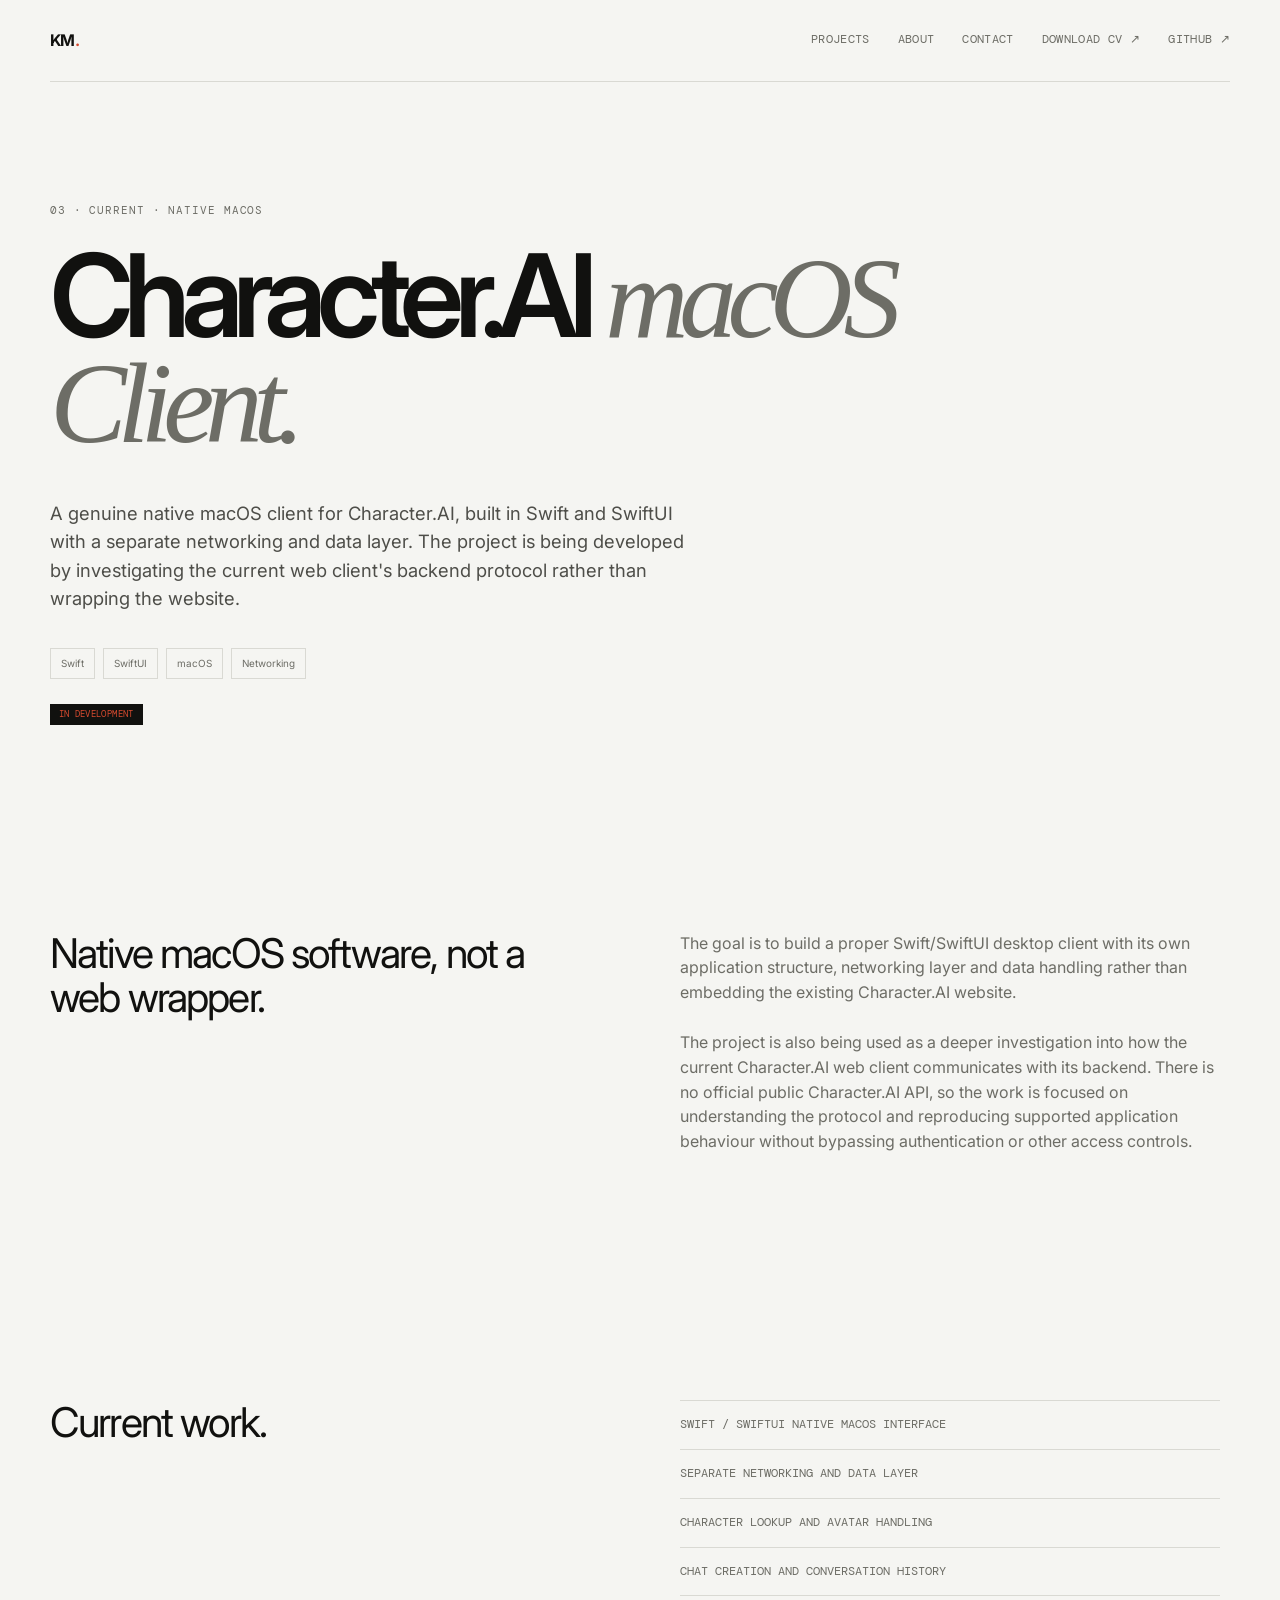
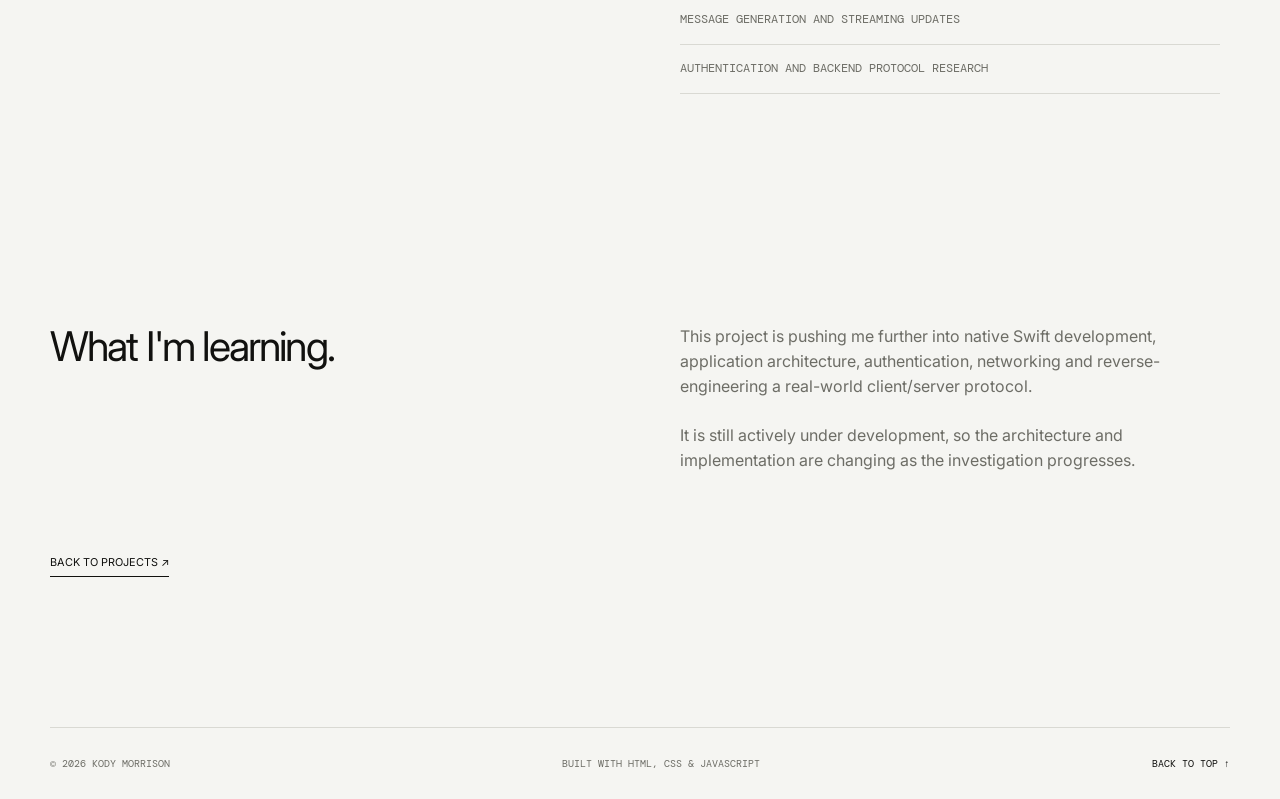
==== projects/character-ai-macos-client.html @ a2e0d62d "Add Character.AI macOS client case study" ====
<!doctype html>
<html lang="en">
<head>
  <meta charset="UTF-8">
  <meta name="viewport" content="width=device-width, initial-scale=1.0">
  <meta name="description" content="Character.AI macOS client built natively with Swift and SwiftUI.">
  <meta name="theme-color" content="#f5f5f2">
  <meta name="robots" content="index, follow">
  <title>Character.AI macOS Client | Kody Morrison</title>
  <link rel="icon" href="../favicon.svg" type="image/svg+xml">
  <link rel="preconnect" href="https://fonts.googleapis.com">
  <link rel="preconnect" href="https://fonts.gstatic.com" crossorigin>
  <link href="https://fonts.googleapis.com/css2?family=DM+Mono:wght@400;500;600&family=Inter:wght@400;500;600;700&display=swap" rel="stylesheet">
  <link rel="stylesheet" href="../styles.css">
  <script src="../script.js" defer></script>
</head>
<body>
  <header class="site-header">
    <a class="wordmark" href="../index.html#top" aria-label="Kody Morrison home">KM<span>.</span></a>
    <nav aria-label="Primary navigation">
      <a href="../index.html#projects">Projects</a>
      <a href="../index.html#about">About</a>
      <a href="../index.html#contact">Contact</a>
      <a href="../CV.pdf" download>Download CV ↗</a>
      <a href="https://github.com/KodyMorrison3" target="_blank" rel="noopener noreferrer">GitHub ↗</a>
    </nav>
  </header>

  <main class="case-study">
    <section class="case-hero">
      <p class="eyebrow reveal reveal-delay-1">03 · Current · Native macOS</p>
      <h1 class="reveal reveal-delay-1">Character.AI <em>macOS Client.</em></h1>
      <p class="case-intro reveal reveal-delay-3">A genuine native macOS client for Character.AI, built in Swift and SwiftUI with a separate networking and data layer. The project is being developed by investigating the current web client's backend protocol rather than wrapping the website.</p>
      <div class="case-meta reveal reveal-delay-3"><span>Swift</span><span>SwiftUI</span><span>macOS</span><span>Networking</span></div>
      <span class="case-status case-status-active reveal reveal-delay-3">In development</span>
    </section>

    <section class="case-section">
      <div class="case-grid">
        <p class="case-lead reveal">Native macOS software, not a web wrapper.</p>
        <div class="reveal reveal-delay-1">
          <p>The goal is to build a proper Swift/SwiftUI desktop client with its own application structure, networking layer and data handling rather than embedding the existing Character.AI website.</p>
          <p>The project is also being used as a deeper investigation into how the current Character.AI web client communicates with its backend. There is no official public Character.AI API, so the work is focused on understanding the protocol and reproducing supported application behaviour without bypassing authentication or other access controls.</p>
        </div>
      </div>
    </section>

    <section class="case-section">
      <div class="case-grid">
        <p class="case-lead reveal">Current work.</p>
        <div class="reveal reveal-delay-1">
          <ul class="case-list">
            <li>Swift / SwiftUI native macOS interface</li>
            <li>Separate networking and data layer</li>
            <li>Character lookup and avatar handling</li>
            <li>Chat creation and conversation history</li>
            <li>Message generation and streaming updates</li>
            <li>Authentication and backend protocol research</li>
          </ul>
        </div>
      </div>
    </section>

    <section class="case-section case-end">
      <div class="case-grid">
        <p class="case-lead reveal">What I'm learning.</p>
        <div class="reveal reveal-delay-1">
          <p>This project is pushing me further into native Swift development, application architecture, authentication, networking and reverse-engineering a real-world client/server protocol.</p>
          <p>It is still actively under development, so the architecture and implementation are changing as the investigation progresses.</p>
        </div>
      </div>
      <div class="case-actions reveal">
        <a href="../index.html#projects">Back to projects <span aria-hidden="true">↗</span></a>
      </div>
    </section>
  </main>

  <footer><span>© 2026 Kody Morrison</span><span>Built with HTML, CSS &amp; JavaScript</span><a href="../index.html#top">Back to top ↑</a></footer>
</body>
</html>
---- styles.css ----
:root {
  --bg: #f5f5f2;
  --surface: #fff;
  --text: #11110f;
  --muted: #6d6d66;
  --line: #d9d9d3;
  --accent: #d64a2f;
  --max: 1180px;
  --ease: cubic-bezier(.22, 1, .36, 1);
}

* { box-sizing: border-box; }
html { scroll-behavior: smooth; }
body { margin: 0; overflow-x: hidden; background: var(--bg); color: var(--text); font-family: Inter, system-ui, sans-serif; line-height: 1.55; }
a { color: inherit; text-decoration: none; }
a:focus-visible { outline: 2px solid var(--accent); outline-offset: 5px; }
img { max-width: 100%; }
.site-header { position: relative; z-index: 10; width: min(var(--max), calc(100% - 48px)); margin: 0 auto; padding: 28px 0; display: flex; justify-content: space-between; align-items: center; border-bottom: 1px solid var(--line); }
.wordmark { font-size: 1rem; font-weight: 700; letter-spacing: -.04em; transition: opacity .3s ease; }.wordmark:hover { opacity: .55; }.wordmark span,.text-link span,.project-type,.project-links span,.section-number,.contact-links span { color: var(--accent); }
nav { display: flex; gap: 28px; font-family: "DM Mono", monospace; font-size: .72rem; text-transform: uppercase; letter-spacing: .03em; } nav a { position: relative; color: var(--muted); transition: color .3s ease; } nav a::after { content: ""; position: absolute; right: 0; bottom: -7px; left: 0; height: 1px; background: var(--accent); transform: scaleX(0); transform-origin: right; transition: transform .4s var(--ease); } nav a:hover { color: var(--text); } nav a:hover::after { transform: scaleX(1); transform-origin: left; }
main { width: min(var(--max), calc(100% - 48px)); margin: 0 auto; }.hero { min-height: 86vh; padding: 110px 0 90px; display: flex; flex-direction: column; justify-content: space-between; }.eyebrow,.section-number,.project-meta,.tags,.stack-list,.text-link,.project-links,.contact-links { font-family: "DM Mono", monospace; }.eyebrow { margin: 0 0 26px; color: var(--muted); font-size: .7rem; text-transform: uppercase; letter-spacing: .08em; }.hero-title { max-width: 1000px; margin: 0 0 80px; font-size: clamp(4rem, 10vw, 9.5rem); line-height: .86; letter-spacing: -.085em; font-weight: 600; }.hero-title em,.contact h2 em { color: var(--muted); font-family: Georgia, serif; font-weight: 400; }.line-reveal { display: block; overflow: hidden; }.line-reveal > span,.line-reveal > em { display: inline-block; transform: translateY(60%); animation: title-in .65s .25s var(--ease) forwards; }.line-reveal:nth-child(2) > em { animation-delay: .35s; }.hero-bottom { display: grid; grid-template-columns: minmax(280px, 480px) auto; gap: 40px; align-items: end; }.intro { max-width: 470px; margin: 0; color: #4e4e49; font-size: 1.05rem; }.text-link { justify-self: end; border-bottom: 1px solid var(--text); padding-bottom: 6px; font-size: .75rem; text-transform: uppercase; transition: opacity .3s ease; }.text-link:hover { opacity: .55; }.text-link span { display: inline-block; margin-left: 10px; transition: transform .3s var(--ease); }.text-link:hover span { transform: translateY(2px); }
.projects,.about,.stack { padding: 115px 0; }.section-heading { display: grid; grid-template-columns: 60px 1fr 1fr; gap: 25px; align-items: baseline; margin-bottom: 70px; }.section-number { font-size: .68rem; }.section-heading h2 { margin: 0; font-size: clamp(2rem, 4vw, 3.4rem); line-height: 1; letter-spacing: -.055em; }.section-heading > p { max-width: 310px; margin: 0; color: var(--muted); }
.stack .section-heading { grid-template-columns: 1fr; gap: 12px; text-align: center; }
.stack .section-heading .section-number { display: inline-block; }
.project { position: relative; padding: 48px 0 58px; display: grid; grid-template-columns: 180px 1fr; gap: 40px; border-top: 1px solid var(--line); transition: padding-left .65s var(--ease); }.project::before { content: ""; position: absolute; top: -1px; left: 0; width: 0; height: 1px; background: var(--accent); transition: width .65s var(--ease); }.project:hover { padding-left: 14px; }.project:hover::before { width: 100%; }.project:last-child { border-bottom: 1px solid var(--line); }.project-meta { display: flex; flex-direction: column; gap: 8px; color: var(--muted); font-size: .62rem; text-transform: uppercase; letter-spacing: .04em; transition: transform .65s var(--ease); }.project:hover .project-meta { transform: translateX(3px); }.project-meta span:first-child { color: var(--text); }.project-content { display: grid; grid-template-columns: 1.3fr 1fr; gap: 25px 70px; }.project-heading { grid-column: 1 / -1; }.project h3 { margin: 0 0 7px; font-size: clamp(2rem, 4vw, 3.5rem); line-height: .98; letter-spacing: -.065em; font-weight: 600; transition: transform .65s var(--ease); }.project:hover h3 { transform: translateX(4px); }.project-type { margin: 0; font-size: .72rem; text-transform: uppercase; }.project-description { max-width: 500px; margin: 0; color: #55554f; }.tags { display: flex; flex-wrap: wrap; gap: 7px; align-content: start; }.tags span { padding: 6px 9px; border: 1px solid var(--line); color: var(--muted); font-size: .62rem; transition: color .45s ease, background-color .45s ease, border-color .45s ease, transform .55s var(--ease); cursor: default; }.tags span:hover { color: var(--bg); background-color: var(--text); border-color: var(--text); transform: translateY(-2px); }.project-links { align-self: end; }.project-links a { display: inline-flex; gap: 9px; border-bottom: 1px solid var(--text); padding-bottom: 4px; font-size: .68rem; text-transform: uppercase; transition: opacity .35s ease; }.project-links a:hover { opacity: .55; }.project-links span { display: inline-block; transition: transform .5s var(--ease); }.project-links a:hover span { transform: translate(3px, -3px); }
.about-grid { display: grid; grid-template-columns: 1fr 1fr; gap: 80px; }.about-lead { max-width: 520px; margin: 0; font-size: clamp(1.8rem, 3.2vw, 3rem); line-height: 1.08; letter-spacing: -.045em; }.about-copy { max-width: 500px; color: var(--muted); }.about-copy p + p { margin-top: 25px; }.stack-list { display: flex; flex-wrap: wrap; gap: 10px 14px; justify-content: center; padding-top: 0; border-top: none; }.stack-list span { position: relative; margin: 0; padding: 10px 14px; color: #55554f; font-size: .72rem; transition: color .3s ease, transform .3s ease; cursor: default; border: 1px solid var(--line); background: rgba(255,255,255,0.2); }.stack-list span::after { content: none; }.stack-list span:hover { color: var(--text); transform: translateY(-2px); }
.contact { padding: 160px 0 130px; text-align: center; }.contact h2 { margin: 0 auto 55px; font-size: clamp(3.8rem, 9vw, 8.5rem); line-height: .86; letter-spacing: -.085em; font-weight: 600; }.contact-links { display: flex; justify-content: center; gap: 35px; font-size: .72rem; text-transform: uppercase; }.contact-links a { display: inline-flex; gap: 9px; border-bottom: 1px solid var(--text); padding-bottom: 5px; transition: opacity .3s ease; }.contact-links a:hover { opacity: .55; }.contact-links span { display: inline-block; transition: transform .25s var(--ease); }.contact-links a:hover span { transform: translate(1px, -1px); }footer { width: min(var(--max), calc(100% - 48px)); margin: 0 auto; padding: 28px 0; display: flex; justify-content: space-between; border-top: 1px solid var(--line); color: var(--muted); font-family: "DM Mono", monospace; font-size: .62rem; text-transform: uppercase; }footer a { color: var(--text); transition: opacity .35s ease; }footer a:hover { opacity: .55; }
.reveal { opacity: 0; transform: translateY(12px); transition: opacity .45s var(--ease), transform .45s var(--ease); }.reveal.is-visible { opacity: 1; transform: translateY(0); }.reveal-delay-1 { animation: fade-up .45s .12s var(--ease) forwards; }.reveal-delay-3 { animation: fade-up .45s .28s var(--ease) forwards; }@keyframes title-in { to { transform: translateY(0); } }@keyframes fade-up { to { opacity: 1; transform: translateY(0); } }
.current-project { display:flex; align-items:center; gap:16px; margin-bottom:28px; padding:18px 0; font-size:.68rem; text-transform:uppercase; }.current-dot{width:7px;height:7px;border-radius:50%;background:var(--accent);flex:none}.current-project div{display:flex;align-items:baseline;gap:18px;flex:1}.current-label{color:var(--accent)}.current-project strong{font-family:Inter,sans-serif;font-size:.9rem;font-weight:600;text-transform:none}.current-arrow{font-size:.9rem}.project-preview{grid-column:2;grid-row:2/4;overflow:hidden;background:var(--surface)}.project-preview img{display:block;width:100%;height:100%;min-height:220px;max-height:360px;object-fit:cover;object-position:center;border:1px solid var(--line);transition:transform .45s var(--ease)}.project:hover .project-preview img{transform:scale(1.01)}.screenshot-placeholder{min-height:360px;border:1px dashed #bdbdb5;background:var(--surface);display:flex;flex-direction:column;align-items:center;justify-content:center;text-align:center;color:var(--muted);font-family:"DM Mono",monospace;font-size:.7rem;letter-spacing:.05em}.screenshot-placeholder.small{min-height:220px}.screenshot-placeholder small{margin-top:8px;font-size:.58rem;color:#999991}.project-links{display:flex;gap:24px}
.case-study{width:min(var(--max),calc(100% - 48px));margin:0 auto}.case-hero{padding:120px 0 90px}.case-hero h1{max-width:1000px;margin:0 0 45px;font-size:clamp(4rem,9vw,8.5rem);line-height:.88;letter-spacing:-.08em;font-weight:600}.case-hero h1 em{color:var(--muted);font-family:Georgia,serif;font-weight:400}.case-intro{max-width:650px;margin:0 0 35px;font-size:1.15rem;color:#4e4e49}.case-meta{display:flex;flex-wrap:wrap;gap:8px}.case-meta span{padding:7px 10px;border:1px solid var(--line);color:var(--muted);font-size:.62rem}.case-screenshot{padding:0 0 110px}.case-screenshot .case-image{display:block;width:100%;height:auto;max-height:680px;object-fit:cover;border:1px solid var(--line);background:var(--surface)}.case-section{padding:115px 0}.case-grid{display:grid;grid-template-columns:1fr 1fr;gap:80px}.case-lead{max-width:520px;margin:0;font-size:clamp(1.8rem,3.2vw,3rem);line-height:1.08;letter-spacing:-.045em}.case-grid>div{max-width:540px;color:var(--muted)}.case-grid p{margin-top:0}.case-grid p+p{margin-top:25px}.case-list{margin:0;padding:0;list-style:none;border-top:1px solid var(--line)}.case-list li{padding:15px 0;border-bottom:1px solid var(--line);font-family:"DM Mono",monospace;font-size:.72rem;text-transform:uppercase}.case-actions{display:flex;gap:30px;margin-top:65px}.case-actions a{border-bottom:1px solid var(--text);padding-bottom:5px;font-size:.68rem;text-transform:uppercase}.case-end{padding-bottom:150px}
.case-status,.project-status{display:inline-flex;align-items:center;width:max-content;border:1px solid var(--line);padding:5px 8px;color:var(--accent);font-family:"DM Mono",monospace;font-size:.58rem;line-height:1;text-transform:uppercase;letter-spacing:.04em}.case-status{margin-top:25px}.case-status-active{background:var(--text);border-color:var(--text)}
@media (prefers-reduced-motion:reduce){html{scroll-behavior:auto}*,*::before,*::after{animation-duration:.01ms!important;animation-iteration-count:1!important;transition-duration:.01ms!important}.reveal{opacity:1;transform:none}}
@media (hover:none){.project:hover{padding-left:0}.project:hover::before{width:0}.project:hover h3,.project:hover .project-meta{transform:none}.project:hover .project-preview img{transform:none}.tags span:hover,.stack-list span:hover{transform:none}.tags span:hover{color:var(--muted);background:transparent;border-color:var(--line)} }
@media (max-width:760px){.site-header,main,footer,.case-study{width:min(100% - 32px,var(--max))}.site-header{align-items:flex-start}.site-header nav{gap:10px;flex-wrap:wrap;justify-content:flex-end;max-width:78%;font-size:.62rem}.hero{min-height:84vh;padding:75px 0 60px}.hero-title{margin-bottom:55px;font-size:clamp(3.5rem,17vw,6.3rem)}.hero-bottom,.about-grid,.case-grid{grid-template-columns:1fr;gap:30px}.text-link{justify-self:start}.projects,.about,.stack,.case-section{padding:75px 0}.section-heading{grid-template-columns:42px 1fr;gap:12px;margin-bottom:45px}.section-heading>p{grid-column:2}.current-project{align-items:flex-start}.current-project div{display:block}.current-project strong{display:block;margin-top:4px}.project{grid-template-columns:1fr;gap:20px;padding:35px 0 45px}.project-content{grid-template-columns:1fr;gap:22px}.project-heading{grid-column:auto}.project h3{font-size:2.45rem}.project-preview{grid-column:auto;grid-row:auto}.project-preview img{width:100%;height:auto;min-height:0;max-height:none;object-fit:contain}.project-status{margin-top:2px}.project-links{align-self:start}.contact{padding:100px 0 80px}.contact h2{font-size:clamp(3.5rem,15vw,6rem)}.contact-links{flex-wrap:wrap;gap:22px}.contact-links a,.case-actions a{min-height:36px;align-items:center}.footer{flex-wrap:wrap}.case-hero{padding:75px 0 60px}.case-hero h1{font-size:clamp(3.5rem,15vw,6rem);margin-bottom:35px}.case-screenshot{padding-bottom:75px}.case-screenshot .case-image{max-height:none}.case-actions{flex-wrap:wrap;margin-top:45px}.case-end{padding-bottom:95px}footer{flex-wrap:wrap;gap:14px}}
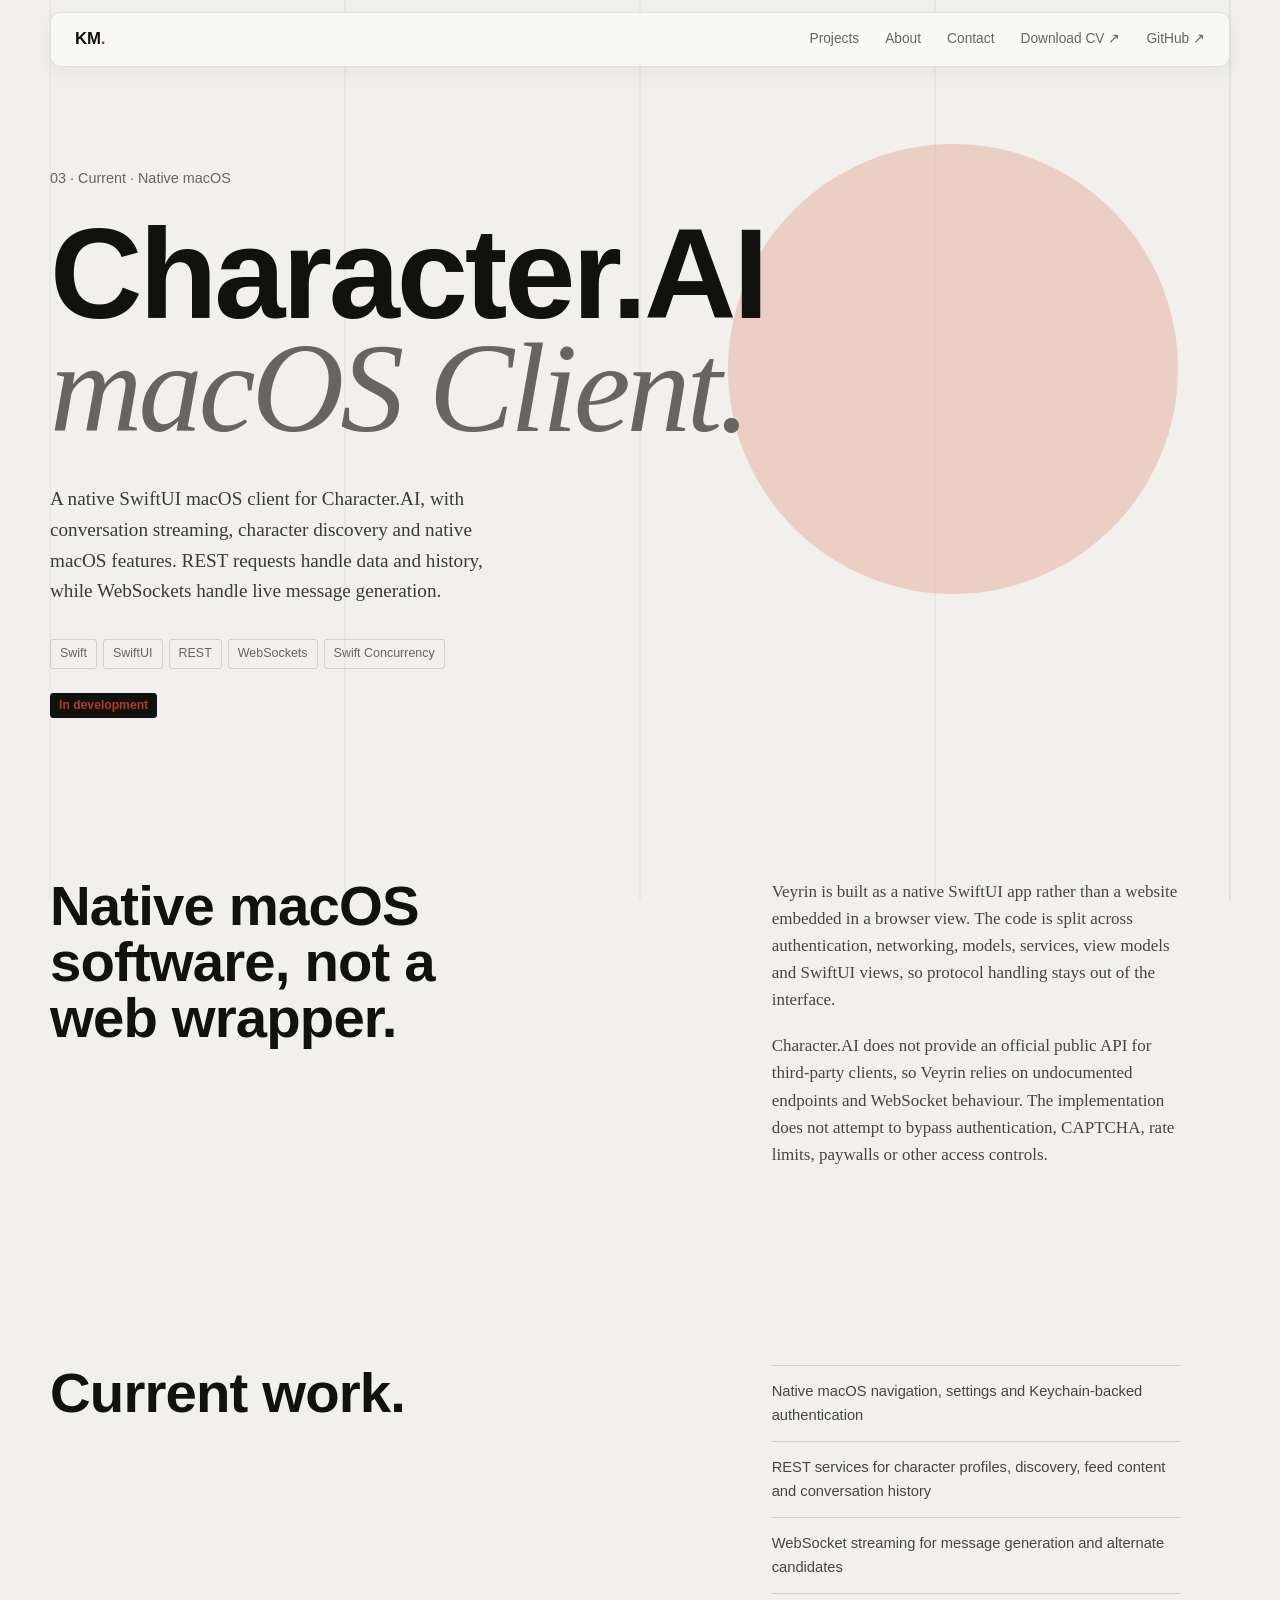
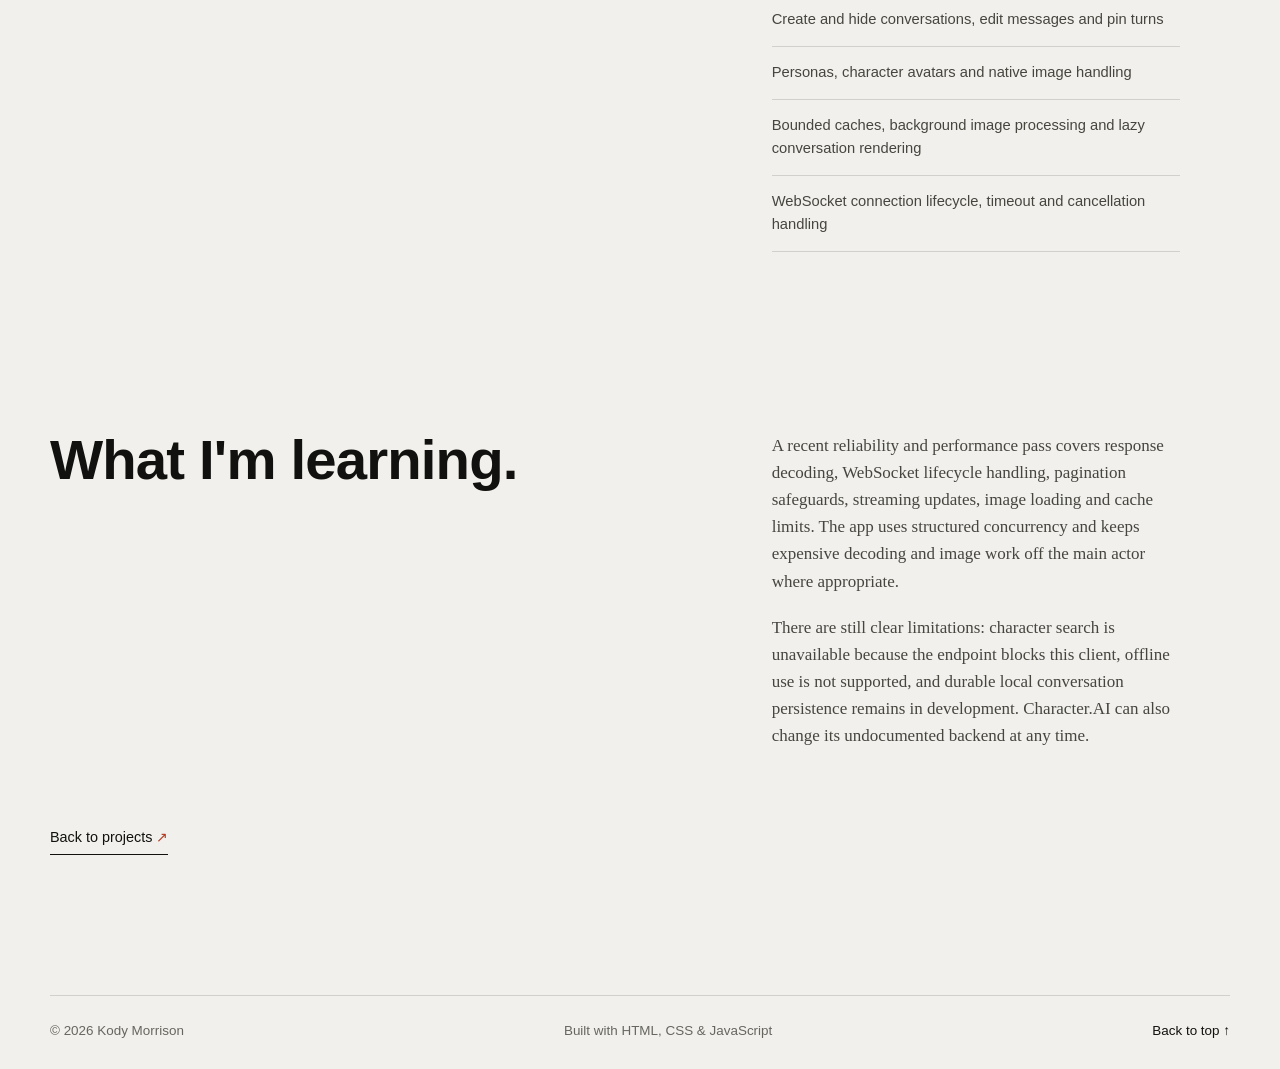
==== commit aafcea1b: "Refresh Character.AI client case study" ====
--- a/projects/character-ai-macos-client.html
+++ b/projects/character-ai-macos-client.html
@@ -30,8 +30,8 @@
     <section class="case-hero">
       <p class="eyebrow reveal reveal-delay-1">03 · Current · Native macOS</p>
       <h1 class="reveal reveal-delay-1">Character.AI <em>macOS Client.</em></h1>
-      <p class="case-intro reveal reveal-delay-3">A genuine native macOS client for Character.AI, built in Swift and SwiftUI with a separate networking and data layer. The project is being developed by investigating the current web client's backend protocol rather than wrapping the website.</p>
-      <div class="case-meta reveal reveal-delay-3"><span>Swift</span><span>SwiftUI</span><span>macOS</span><span>Networking</span></div>
+      <p class="case-intro reveal reveal-delay-3">A native SwiftUI macOS client for Character.AI, with conversation streaming, character discovery and native macOS features. REST requests handle data and history, while WebSockets handle live message generation.</p>
+      <div class="case-meta reveal reveal-delay-3"><span>Swift</span><span>SwiftUI</span><span>REST</span><span>WebSockets</span><span>Swift Concurrency</span></div>
       <span class="case-status case-status-active reveal reveal-delay-3">In development</span>
     </section>
 
@@ -39,8 +39,8 @@
       <div class="case-grid">
         <p class="case-lead reveal">Native macOS software, not a web wrapper.</p>
         <div class="reveal reveal-delay-1">
-          <p>The goal is to build a proper Swift/SwiftUI desktop client with its own application structure, networking layer and data handling rather than embedding the existing Character.AI website.</p>
-          <p>The project is also being used as a deeper investigation into how the current Character.AI web client communicates with its backend. There is no official public Character.AI API, so the work is focused on understanding the protocol and reproducing supported application behaviour without bypassing authentication or other access controls.</p>
+          <p>Veyrin is built as a native SwiftUI app rather than a website embedded in a browser view. The code is split across authentication, networking, models, services, view models and SwiftUI views, so protocol handling stays out of the interface.</p>
+          <p>Character.AI does not provide an official public API for third-party clients, so Veyrin relies on undocumented endpoints and WebSocket behaviour. The implementation does not attempt to bypass authentication, CAPTCHA, rate limits, paywalls or other access controls.</p>
         </div>
       </div>
     </section>
@@ -50,12 +50,13 @@
         <p class="case-lead reveal">Current work.</p>
         <div class="reveal reveal-delay-1">
           <ul class="case-list">
-            <li>Swift / SwiftUI native macOS interface</li>
-            <li>Separate networking and data layer</li>
-            <li>Character lookup and avatar handling</li>
-            <li>Chat creation and conversation history</li>
-            <li>Message generation and streaming updates</li>
-            <li>Authentication and backend protocol research</li>
+            <li>Native macOS navigation, settings and Keychain-backed authentication</li>
+            <li>REST services for character profiles, discovery, feed content and conversation history</li>
+            <li>WebSocket streaming for message generation and alternate candidates</li>
+            <li>Create and hide conversations, edit messages and pin turns</li>
+            <li>Personas, character avatars and native image handling</li>
+            <li>Bounded caches, background image processing and lazy conversation rendering</li>
+            <li>WebSocket connection lifecycle, timeout and cancellation handling</li>
           </ul>
         </div>
       </div>
@@ -65,8 +66,8 @@
       <div class="case-grid">
         <p class="case-lead reveal">What I'm learning.</p>
         <div class="reveal reveal-delay-1">
-          <p>This project is pushing me further into native Swift development, application architecture, authentication, networking and reverse-engineering a real-world client/server protocol.</p>
-          <p>It is still actively under development, so the architecture and implementation are changing as the investigation progresses.</p>
+          <p>A recent reliability and performance pass covers response decoding, WebSocket lifecycle handling, pagination safeguards, streaming updates, image loading and cache limits. The app uses structured concurrency and keeps expensive decoding and image work off the main actor where appropriate.</p>
+          <p>There are still clear limitations: character search is unavailable because the endpoint blocks this client, offline use is not supported, and durable local conversation persistence remains in development. Character.AI can also change its undocumented backend at any time.</p>
         </div>
       </div>
       <div class="case-actions reveal">
--- a/styles.css
+++ b/styles.css
@@ -1,34 +1,347 @@
+/* ==========================================================================
+   Kody Morrison — portfolio
+   Direction: restrained glass as a material, used in two places only
+   (the header and the project cards). Everything else is flat type on a
+   ruled page.
+
+   Type:    Archivo (condensed, bold) for headings and interface text,
+            Source Serif 4 for reading text.
+   Backdrop: a fixed ruled grid plus one flat tinted disc. The grid is what
+            makes the glass legible: lines stay crisp outside a panel and
+            dissolve inside it.
+   ========================================================================== */
+
 :root {
-  --bg: #f5f5f2;
+  --bg: #f1f0ec;
   --surface: #fff;
   --text: #11110f;
-  --muted: #6d6d66;
-  --line: #d9d9d3;
-  --accent: #d64a2f;
+  --muted: #66665f;
+  --line: rgba(17, 17, 15, .14);
+  --grid: rgba(17, 17, 15, .07);
+  --accent: #d64a2f;       /* fills, dot, underlines */
+  --accent-ink: #b53a22;   /* accent for small text (AA on the page background) */
+  --accent-tint: rgba(214, 74, 47, .2);
   --max: 1180px;
   --ease: cubic-bezier(.22, 1, .36, 1);
+
+  --display: "Archivo", "Helvetica Neue", Arial, sans-serif;
+  --body: "Source Serif 4", Georgia, "Times New Roman", serif;
+
+  /* glass: low contrast, thin edge, barely-there shadow */
+  --glass-bg: rgba(255, 255, 255, .55);
+  --glass-edge: rgba(17, 17, 15, .1);
+  --glass-blur: blur(14px) saturate(120%);
+  --glass-shadow: inset 0 1px 0 rgba(255, 255, 255, .5), 0 6px 20px rgba(17, 17, 15, .05);
+
+  --r-panel: 14px;
+  --r-media: 8px;
+  --r-chip: 3px;
 }
 
 * { box-sizing: border-box; }
-html { scroll-behavior: smooth; }
-body { margin: 0; overflow-x: hidden; background: var(--bg); color: var(--text); font-family: Inter, system-ui, sans-serif; line-height: 1.55; }
+html { scroll-behavior: smooth; scroll-padding-top: 90px; }
+body {
+  margin: 0;
+  overflow-x: hidden;
+  background: var(--bg);
+  color: var(--text);
+  font-family: var(--body);
+  font-size: 1.0625rem;
+  line-height: 1.6;
+}
 a { color: inherit; text-decoration: none; }
 a:focus-visible { outline: 2px solid var(--accent); outline-offset: 5px; }
 img { max-width: 100%; }
-.site-header { position: relative; z-index: 10; width: min(var(--max), calc(100% - 48px)); margin: 0 auto; padding: 28px 0; display: flex; justify-content: space-between; align-items: center; border-bottom: 1px solid var(--line); }
-.wordmark { font-size: 1rem; font-weight: 700; letter-spacing: -.04em; transition: opacity .3s ease; }.wordmark:hover { opacity: .55; }.wordmark span,.text-link span,.project-type,.project-links span,.section-number,.contact-links span { color: var(--accent); }
-nav { display: flex; gap: 28px; font-family: "DM Mono", monospace; font-size: .72rem; text-transform: uppercase; letter-spacing: .03em; } nav a { position: relative; color: var(--muted); transition: color .3s ease; } nav a::after { content: ""; position: absolute; right: 0; bottom: -7px; left: 0; height: 1px; background: var(--accent); transform: scaleX(0); transform-origin: right; transition: transform .4s var(--ease); } nav a:hover { color: var(--text); } nav a:hover::after { transform: scaleX(1); transform-origin: left; }
-main { width: min(var(--max), calc(100% - 48px)); margin: 0 auto; }.hero { min-height: 86vh; padding: 110px 0 90px; display: flex; flex-direction: column; justify-content: space-between; }.eyebrow,.section-number,.project-meta,.tags,.stack-list,.text-link,.project-links,.contact-links { font-family: "DM Mono", monospace; }.eyebrow { margin: 0 0 26px; color: var(--muted); font-size: .7rem; text-transform: uppercase; letter-spacing: .08em; }.hero-title { max-width: 1000px; margin: 0 0 80px; font-size: clamp(4rem, 10vw, 9.5rem); line-height: .86; letter-spacing: -.085em; font-weight: 600; }.hero-title em,.contact h2 em { color: var(--muted); font-family: Georgia, serif; font-weight: 400; }.line-reveal { display: block; overflow: hidden; }.line-reveal > span,.line-reveal > em { display: inline-block; transform: translateY(60%); animation: title-in .65s .25s var(--ease) forwards; }.line-reveal:nth-child(2) > em { animation-delay: .35s; }.hero-bottom { display: grid; grid-template-columns: minmax(280px, 480px) auto; gap: 40px; align-items: end; }.intro { max-width: 470px; margin: 0; color: #4e4e49; font-size: 1.05rem; }.text-link { justify-self: end; border-bottom: 1px solid var(--text); padding-bottom: 6px; font-size: .75rem; text-transform: uppercase; transition: opacity .3s ease; }.text-link:hover { opacity: .55; }.text-link span { display: inline-block; margin-left: 10px; transition: transform .3s var(--ease); }.text-link:hover span { transform: translateY(2px); }
-.projects,.about,.stack { padding: 115px 0; }.section-heading { display: grid; grid-template-columns: 60px 1fr 1fr; gap: 25px; align-items: baseline; margin-bottom: 70px; }.section-number { font-size: .68rem; }.section-heading h2 { margin: 0; font-size: clamp(2rem, 4vw, 3.4rem); line-height: 1; letter-spacing: -.055em; }.section-heading > p { max-width: 310px; margin: 0; color: var(--muted); }
-.stack .section-heading { grid-template-columns: 1fr; gap: 12px; text-align: center; }
-.stack .section-heading .section-number { display: inline-block; }
-.project { position: relative; padding: 48px 0 58px; display: grid; grid-template-columns: 180px 1fr; gap: 40px; border-top: 1px solid var(--line); transition: padding-left .65s var(--ease); }.project::before { content: ""; position: absolute; top: -1px; left: 0; width: 0; height: 1px; background: var(--accent); transition: width .65s var(--ease); }.project:hover { padding-left: 14px; }.project:hover::before { width: 100%; }.project:last-child { border-bottom: 1px solid var(--line); }.project-meta { display: flex; flex-direction: column; gap: 8px; color: var(--muted); font-size: .62rem; text-transform: uppercase; letter-spacing: .04em; transition: transform .65s var(--ease); }.project:hover .project-meta { transform: translateX(3px); }.project-meta span:first-child { color: var(--text); }.project-content { display: grid; grid-template-columns: 1.3fr 1fr; gap: 25px 70px; }.project-heading { grid-column: 1 / -1; }.project h3 { margin: 0 0 7px; font-size: clamp(2rem, 4vw, 3.5rem); line-height: .98; letter-spacing: -.065em; font-weight: 600; transition: transform .65s var(--ease); }.project:hover h3 { transform: translateX(4px); }.project-type { margin: 0; font-size: .72rem; text-transform: uppercase; }.project-description { max-width: 500px; margin: 0; color: #55554f; }.tags { display: flex; flex-wrap: wrap; gap: 7px; align-content: start; }.tags span { padding: 6px 9px; border: 1px solid var(--line); color: var(--muted); font-size: .62rem; transition: color .45s ease, background-color .45s ease, border-color .45s ease, transform .55s var(--ease); cursor: default; }.tags span:hover { color: var(--bg); background-color: var(--text); border-color: var(--text); transform: translateY(-2px); }.project-links { align-self: end; }.project-links a { display: inline-flex; gap: 9px; border-bottom: 1px solid var(--text); padding-bottom: 4px; font-size: .68rem; text-transform: uppercase; transition: opacity .35s ease; }.project-links a:hover { opacity: .55; }.project-links span { display: inline-block; transition: transform .5s var(--ease); }.project-links a:hover span { transform: translate(3px, -3px); }
-.about-grid { display: grid; grid-template-columns: 1fr 1fr; gap: 80px; }.about-lead { max-width: 520px; margin: 0; font-size: clamp(1.8rem, 3.2vw, 3rem); line-height: 1.08; letter-spacing: -.045em; }.about-copy { max-width: 500px; color: var(--muted); }.about-copy p + p { margin-top: 25px; }.stack-list { display: flex; flex-wrap: wrap; gap: 10px 14px; justify-content: center; padding-top: 0; border-top: none; }.stack-list span { position: relative; margin: 0; padding: 10px 14px; color: #55554f; font-size: .72rem; transition: color .3s ease, transform .3s ease; cursor: default; border: 1px solid var(--line); background: rgba(255,255,255,0.2); }.stack-list span::after { content: none; }.stack-list span:hover { color: var(--text); transform: translateY(-2px); }
-.contact { padding: 160px 0 130px; text-align: center; }.contact h2 { margin: 0 auto 55px; font-size: clamp(3.8rem, 9vw, 8.5rem); line-height: .86; letter-spacing: -.085em; font-weight: 600; }.contact-links { display: flex; justify-content: center; gap: 35px; font-size: .72rem; text-transform: uppercase; }.contact-links a { display: inline-flex; gap: 9px; border-bottom: 1px solid var(--text); padding-bottom: 5px; transition: opacity .3s ease; }.contact-links a:hover { opacity: .55; }.contact-links span { display: inline-block; transition: transform .25s var(--ease); }.contact-links a:hover span { transform: translate(1px, -1px); }footer { width: min(var(--max), calc(100% - 48px)); margin: 0 auto; padding: 28px 0; display: flex; justify-content: space-between; border-top: 1px solid var(--line); color: var(--muted); font-family: "DM Mono", monospace; font-size: .62rem; text-transform: uppercase; }footer a { color: var(--text); transition: opacity .35s ease; }footer a:hover { opacity: .55; }
-.reveal { opacity: 0; transform: translateY(12px); transition: opacity .45s var(--ease), transform .45s var(--ease); }.reveal.is-visible { opacity: 1; transform: translateY(0); }.reveal-delay-1 { animation: fade-up .45s .12s var(--ease) forwards; }.reveal-delay-3 { animation: fade-up .45s .28s var(--ease) forwards; }@keyframes title-in { to { transform: translateY(0); } }@keyframes fade-up { to { opacity: 1; transform: translateY(0); } }
-.current-project { display:flex; align-items:center; gap:16px; margin-bottom:28px; padding:18px 0; font-size:.68rem; text-transform:uppercase; }.current-dot{width:7px;height:7px;border-radius:50%;background:var(--accent);flex:none}.current-project div{display:flex;align-items:baseline;gap:18px;flex:1}.current-label{color:var(--accent)}.current-project strong{font-family:Inter,sans-serif;font-size:.9rem;font-weight:600;text-transform:none}.current-arrow{font-size:.9rem}.project-preview{grid-column:2;grid-row:2/4;overflow:hidden;background:var(--surface)}.project-preview img{display:block;width:100%;height:100%;min-height:220px;max-height:360px;object-fit:cover;object-position:center;border:1px solid var(--line);transition:transform .45s var(--ease)}.project:hover .project-preview img{transform:scale(1.01)}.screenshot-placeholder{min-height:360px;border:1px dashed #bdbdb5;background:var(--surface);display:flex;flex-direction:column;align-items:center;justify-content:center;text-align:center;color:var(--muted);font-family:"DM Mono",monospace;font-size:.7rem;letter-spacing:.05em}.screenshot-placeholder.small{min-height:220px}.screenshot-placeholder small{margin-top:8px;font-size:.58rem;color:#999991}.project-links{display:flex;gap:24px}
-.case-study{width:min(var(--max),calc(100% - 48px));margin:0 auto}.case-hero{padding:120px 0 90px}.case-hero h1{max-width:1000px;margin:0 0 45px;font-size:clamp(4rem,9vw,8.5rem);line-height:.88;letter-spacing:-.08em;font-weight:600}.case-hero h1 em{color:var(--muted);font-family:Georgia,serif;font-weight:400}.case-intro{max-width:650px;margin:0 0 35px;font-size:1.15rem;color:#4e4e49}.case-meta{display:flex;flex-wrap:wrap;gap:8px}.case-meta span{padding:7px 10px;border:1px solid var(--line);color:var(--muted);font-size:.62rem}.case-screenshot{padding:0 0 110px}.case-screenshot .case-image{display:block;width:100%;height:auto;max-height:680px;object-fit:cover;border:1px solid var(--line);background:var(--surface)}.case-section{padding:115px 0}.case-grid{display:grid;grid-template-columns:1fr 1fr;gap:80px}.case-lead{max-width:520px;margin:0;font-size:clamp(1.8rem,3.2vw,3rem);line-height:1.08;letter-spacing:-.045em}.case-grid>div{max-width:540px;color:var(--muted)}.case-grid p{margin-top:0}.case-grid p+p{margin-top:25px}.case-list{margin:0;padding:0;list-style:none;border-top:1px solid var(--line)}.case-list li{padding:15px 0;border-bottom:1px solid var(--line);font-family:"DM Mono",monospace;font-size:.72rem;text-transform:uppercase}.case-actions{display:flex;gap:30px;margin-top:65px}.case-actions a{border-bottom:1px solid var(--text);padding-bottom:5px;font-size:.68rem;text-transform:uppercase}.case-end{padding-bottom:150px}
-.case-status,.project-status{display:inline-flex;align-items:center;width:max-content;border:1px solid var(--line);padding:5px 8px;color:var(--accent);font-family:"DM Mono",monospace;font-size:.58rem;line-height:1;text-transform:uppercase;letter-spacing:.04em}.case-status{margin-top:25px}.case-status-active{background:var(--text);border-color:var(--text)}
-@media (prefers-reduced-motion:reduce){html{scroll-behavior:auto}*,*::before,*::after{animation-duration:.01ms!important;animation-iteration-count:1!important;transition-duration:.01ms!important}.reveal{opacity:1;transform:none}}
-@media (hover:none){.project:hover{padding-left:0}.project:hover::before{width:0}.project:hover h3,.project:hover .project-meta{transform:none}.project:hover .project-preview img{transform:none}.tags span:hover,.stack-list span:hover{transform:none}.tags span:hover{color:var(--muted);background:transparent;border-color:var(--line)} }
-@media (max-width:760px){.site-header,main,footer,.case-study{width:min(100% - 32px,var(--max))}.site-header{align-items:flex-start}.site-header nav{gap:10px;flex-wrap:wrap;justify-content:flex-end;max-width:78%;font-size:.62rem}.hero{min-height:84vh;padding:75px 0 60px}.hero-title{margin-bottom:55px;font-size:clamp(3.5rem,17vw,6.3rem)}.hero-bottom,.about-grid,.case-grid{grid-template-columns:1fr;gap:30px}.text-link{justify-self:start}.projects,.about,.stack,.case-section{padding:75px 0}.section-heading{grid-template-columns:42px 1fr;gap:12px;margin-bottom:45px}.section-heading>p{grid-column:2}.current-project{align-items:flex-start}.current-project div{display:block}.current-project strong{display:block;margin-top:4px}.project{grid-template-columns:1fr;gap:20px;padding:35px 0 45px}.project-content{grid-template-columns:1fr;gap:22px}.project-heading{grid-column:auto}.project h3{font-size:2.45rem}.project-preview{grid-column:auto;grid-row:auto}.project-preview img{width:100%;height:auto;min-height:0;max-height:none;object-fit:contain}.project-status{margin-top:2px}.project-links{align-self:start}.contact{padding:100px 0 80px}.contact h2{font-size:clamp(3.5rem,15vw,6rem)}.contact-links{flex-wrap:wrap;gap:22px}.contact-links a,.case-actions a{min-height:36px;align-items:center}.footer{flex-wrap:wrap}.case-hero{padding:75px 0 60px}.case-hero h1{font-size:clamp(3.5rem,15vw,6rem);margin-bottom:35px}.case-screenshot{padding-bottom:75px}.case-screenshot .case-image{max-height:none}.case-actions{flex-wrap:wrap;margin-top:45px}.case-end{padding-bottom:95px}footer{flex-wrap:wrap;gap:14px}}
+::selection { background: var(--accent); color: #fff; }
+
+/* interface text: Archivo, sentence case, no monospace */
+.wordmark, nav, .eyebrow, .text-link, .current-project, .project-meta, .project-status,
+.tags, .project-links, .contact-links, footer, .case-meta, .case-list, .case-actions, .case-status {
+  font-family: var(--display);
+  font-stretch: 100%;
+}
+
+/* --------------------------------------------------------------------------
+   Backdrop: column rules + one flat tinted disc
+   -------------------------------------------------------------------------- */
+body::before,
+body::after { content: ""; position: fixed; z-index: -1; pointer-events: none; }
+
+/* Column rules that match the content column (four equal columns), so the
+   structure behind the glass is the page's own layout. */
+body::before {
+  top: 0;
+  bottom: 0;
+  left: 50%;
+  width: min(var(--max), calc(100% - 48px));
+  transform: translateX(-50%);
+  background-image: linear-gradient(90deg, var(--grid) 1px, transparent 1px);
+  background-size: 25% 100%;
+  border-right: 1px solid var(--grid);
+}
+body::after {
+  width: min(50vmin, 520px);
+  aspect-ratio: 1;
+  top: 16vh;
+  right: 8vw;
+  border-radius: 50%;
+  background: var(--accent-tint);
+}
+
+/* --------------------------------------------------------------------------
+   Glass (header + project cards only)
+   -------------------------------------------------------------------------- */
+.site-header,
+.project {
+  background: var(--glass-bg);
+  border: 1px solid var(--glass-edge);
+  -webkit-backdrop-filter: var(--glass-blur);
+  backdrop-filter: var(--glass-blur);
+  box-shadow: var(--glass-shadow);
+}
+@supports not ((backdrop-filter: blur(1px)) or (-webkit-backdrop-filter: blur(1px))) {
+  .site-header, .project { background: rgba(249, 249, 246, .94); }
+}
+
+/* --------------------------------------------------------------------------
+   Header
+   -------------------------------------------------------------------------- */
+.site-header {
+  position: sticky;
+  top: 12px;
+  z-index: 50;
+  width: min(var(--max), calc(100% - 48px));
+  margin: 12px auto 0;
+  padding: 13px 24px;
+  display: flex;
+  justify-content: space-between;
+  align-items: center;
+  border-radius: 10px;
+}
+.wordmark { font-size: 1.05rem; font-weight: 800; font-stretch: 75%; letter-spacing: -.01em; transition: opacity .3s ease; }
+.wordmark:hover { opacity: .55; }
+.wordmark span, .text-link span, .project-type, .project-links span, .contact-links span, .case-actions span { color: var(--accent-ink); }
+
+nav { display: flex; gap: 26px; font-size: .86rem; font-weight: 500; }
+nav a { position: relative; color: var(--muted); transition: color .3s ease; }
+nav a::after { content: ""; position: absolute; right: 0; bottom: -6px; left: 0; height: 1px; background: var(--accent); transform: scaleX(0); transform-origin: right; transition: transform .4s var(--ease); }
+nav a:hover { color: var(--text); }
+nav a:hover::after { transform: scaleX(1); transform-origin: left; }
+
+main { width: min(var(--max), calc(100% - 48px)); margin: 0 auto; }
+
+/* --------------------------------------------------------------------------
+   Headings
+   -------------------------------------------------------------------------- */
+h1, h2, h3, .about-lead, .case-lead { font-family: var(--display); font-stretch: 75%; font-weight: 700; }
+
+/* --------------------------------------------------------------------------
+   Hero: title left, link bottom-left, intro bottom-right
+   -------------------------------------------------------------------------- */
+.hero { min-height: 84vh; padding: 90px 0 80px; display: flex; flex-direction: column; justify-content: space-between; }
+.eyebrow { margin: 0 0 28px; color: var(--muted); font-size: .9rem; font-weight: 500; }
+.hero-title { max-width: 1000px; margin: 0 0 80px; font-size: clamp(4.4rem, 12vw, 10.5rem); line-height: .88; letter-spacing: -.025em; font-weight: 800; }
+.hero-title em,
+.contact h2 em { color: var(--muted); font-family: var(--body); font-stretch: 100%; font-weight: 400; letter-spacing: -.03em; }
+.line-reveal { display: block; overflow: hidden; padding-bottom: .06em; }
+.line-reveal > span,
+.line-reveal > em { display: inline-block; transform: translateY(60%); animation: title-in .65s .25s var(--ease) forwards; }
+.line-reveal:nth-child(2) > em { animation-delay: .35s; }
+
+.hero-bottom { display: grid; grid-template-columns: minmax(0, 1fr) minmax(260px, 420px); gap: 40px; align-items: end; }
+.intro { max-width: 40ch; margin: 0; color: #3b3b36; font-size: 1.12rem; line-height: 1.55; }
+.text-link { order: -1; justify-self: start; border-bottom: 1px solid var(--text); padding-bottom: 5px; font-size: .95rem; font-weight: 500; transition: opacity .3s ease; }
+.text-link:hover { opacity: .55; }
+.text-link span { display: inline-block; margin-left: 8px; }
+
+/* --------------------------------------------------------------------------
+   Section scaffolding
+   -------------------------------------------------------------------------- */
+.projects, .about { padding: 100px 0; }
+
+.section-heading { display: grid; grid-template-columns: minmax(0, 1.2fr) minmax(0, 1fr); gap: 25px; align-items: end; margin-bottom: 56px; }
+.section-heading h2 { margin: 0; font-size: clamp(2.6rem, 5.4vw, 4.8rem); line-height: .95; letter-spacing: -.02em; }
+.section-heading > p { max-width: 34ch; margin: 0; color: var(--muted); }
+
+/* --------------------------------------------------------------------------
+   Projects
+   -------------------------------------------------------------------------- */
+.current-project { display: flex; align-items: center; gap: 14px; margin-bottom: 32px; padding: 0 0 18px; border-bottom: 1px solid var(--line); font-size: .9rem; transition: opacity .3s ease; }
+.current-project:hover { opacity: .65; }
+.current-dot { width: 7px; height: 7px; border-radius: 50%; background: var(--accent); flex: none; }
+.current-project div { display: flex; align-items: baseline; gap: 14px; flex: 1; }
+.current-label { color: var(--accent-ink); font-weight: 500; }
+.current-project strong { font-weight: 700; }
+.current-arrow { color: var(--accent-ink); }
+
+.project-list { display: flex; flex-direction: column; gap: 20px; }
+
+.project {
+  display: grid;
+  grid-template-columns: 150px 1fr;
+  gap: 36px;
+  padding: 36px;
+  border-radius: var(--r-panel);
+}
+.project-meta { display: flex; flex-direction: column; align-items: flex-start; gap: 10px; color: var(--muted); font-size: .84rem; font-weight: 500; }
+
+.project-content { display: grid; grid-template-columns: 1.3fr 1fr; gap: 24px 48px; }
+.project-featured .project-content { grid-template-columns: 1fr 1.25fr; }
+.project-heading { grid-column: 1 / -1; }
+.project h3 { margin: 0 0 8px; font-size: clamp(2.2rem, 4.4vw, 3.6rem); line-height: .98; letter-spacing: -.015em; }
+.project-type { margin: 0; font-family: var(--display); font-size: .9rem; font-weight: 500; }
+.project-description { max-width: 46ch; margin: 0; color: #46463f; }
+
+/* chips: flat, hairline, not interactive so no hover */
+.tags { display: flex; flex-wrap: wrap; gap: 6px; align-content: start; }
+.tags span { padding: 4px 9px; border: 1px solid var(--line); border-radius: var(--r-chip); color: var(--muted); font-size: .78rem; font-weight: 500; }
+
+.project-links { display: flex; flex-wrap: wrap; gap: 24px; align-self: end; }
+.project-links a { display: inline-flex; gap: 8px; border-bottom: 1px solid var(--text); padding-bottom: 3px; font-size: .88rem; font-weight: 500; transition: opacity .3s ease; }
+.project-links a:hover { opacity: .55; }
+
+.project-preview { grid-column: 2; grid-row: 2 / 4; overflow: hidden; border-radius: var(--r-media); background: var(--surface); }
+.project-preview img { display: block; width: 100%; height: 100%; min-height: 220px; max-height: 360px; object-fit: cover; object-position: center; border: 1px solid var(--line); border-radius: var(--r-media); }
+
+.project-status { display: inline-flex; align-items: center; width: max-content; border: 1px solid var(--line); border-radius: var(--r-chip); padding: 4px 8px; color: var(--accent-ink); font-size: .76rem; font-weight: 600; line-height: 1.2; }
+
+.screenshot-placeholder { min-height: 360px; border: 1px dashed rgba(17, 17, 15, .28); border-radius: var(--r-media); background: rgba(255, 255, 255, .5); display: flex; flex-direction: column; align-items: center; justify-content: center; text-align: center; color: var(--muted); font-family: var(--display); font-size: .9rem; font-weight: 500; }
+.screenshot-placeholder.small { min-height: 220px; }
+.screenshot-placeholder small { margin-top: 6px; font-size: .78rem; color: #8d8d85; }
+
+/* --------------------------------------------------------------------------
+   About: lead takes the wide column, copy sits low in the narrow one
+   -------------------------------------------------------------------------- */
+.about-grid { display: grid; grid-template-columns: minmax(0, 7fr) minmax(0, 5fr); gap: 80px; align-items: end; padding-top: 48px; border-top: 1px solid var(--line); }
+.about-lead { max-width: 15ch; margin: 0; font-size: clamp(2.4rem, 5vw, 4.4rem); line-height: .98; letter-spacing: -.015em; font-weight: 700; }
+.about-copy { max-width: 48ch; color: #46463f; }
+.about-copy p { margin-top: 0; }
+.about-copy p + p { margin-top: 1.1em; }
+
+/* --------------------------------------------------------------------------
+   Stack: set as type, not as boxes. Heading left, list right.
+   -------------------------------------------------------------------------- */
+.stack { display: grid; grid-template-columns: minmax(0, 1fr) minmax(0, 2fr); gap: 25px 80px; align-items: baseline; padding: 40px 0 100px; border-top: 1px solid var(--line); margin-top: 0; }
+.stack .section-heading { display: block; margin: 0; }
+.stack .section-heading h2 { font-size: clamp(1.8rem, 3vw, 2.6rem); }
+.stack-list { display: flex; flex-wrap: wrap; gap: 8px 26px; font-family: var(--display); font-stretch: 75%; font-size: clamp(1.35rem, 2.2vw, 1.8rem); font-weight: 600; line-height: 1.2; letter-spacing: 0; color: var(--text); }
+
+/* --------------------------------------------------------------------------
+   Contact + footer: left-aligned, no panel
+   -------------------------------------------------------------------------- */
+.contact { padding: 140px 0 120px; }
+.contact h2 { margin: 0 0 48px; font-size: clamp(3.6rem, 9vw, 8rem); line-height: .88; letter-spacing: -.025em; font-weight: 800; }
+.contact-links { display: flex; flex-wrap: wrap; gap: 14px 32px; font-size: .95rem; font-weight: 500; }
+.contact-links a { display: inline-flex; gap: 8px; border-bottom: 1px solid var(--text); padding-bottom: 4px; transition: opacity .3s ease; }
+.contact-links a:hover { opacity: .55; }
+
+footer { width: min(var(--max), calc(100% - 48px)); margin: 0 auto; padding: 24px 0 28px; display: flex; justify-content: space-between; gap: 14px; border-top: 1px solid var(--line); color: var(--muted); font-size: .84rem; font-weight: 500; }
+footer a { color: var(--text); transition: opacity .3s ease; }
+footer a:hover { opacity: .55; }
+
+/* --------------------------------------------------------------------------
+   Reveal (class names used by script.js)
+   -------------------------------------------------------------------------- */
+.reveal { opacity: 0; transform: translateY(12px); transition: opacity .45s var(--ease), transform .45s var(--ease); }
+.reveal.is-visible { opacity: 1; transform: translateY(0); }
+.reveal-delay-1 { animation: fade-up .45s .12s var(--ease) forwards; }
+.reveal-delay-3 { animation: fade-up .45s .28s var(--ease) forwards; }
+@keyframes title-in { to { transform: translateY(0); } }
+@keyframes fade-up { to { opacity: 1; transform: translateY(0); } }
+
+/* --------------------------------------------------------------------------
+   Case-study pages (flat; the header is the only glass)
+   -------------------------------------------------------------------------- */
+.case-study { width: min(var(--max), calc(100% - 48px)); margin: 0 auto; }
+.case-hero { padding: 100px 0 70px; }
+.case-hero h1 { max-width: 1000px; margin: 0 0 40px; font-size: clamp(4rem, 10vw, 9rem); line-height: .88; letter-spacing: -.025em; font-weight: 800; }
+.case-hero h1 em { color: var(--muted); font-family: var(--body); font-stretch: 100%; font-weight: 400; letter-spacing: -.03em; }
+.case-intro { max-width: 46ch; margin: 0 0 32px; font-size: 1.2rem; color: #3b3b36; }
+.case-meta { display: flex; flex-wrap: wrap; gap: 6px; }
+.case-meta span { padding: 4px 9px; border: 1px solid var(--line); border-radius: var(--r-chip); color: var(--muted); font-size: .78rem; font-weight: 500; }
+
+.case-screenshot { padding: 0 0 100px; }
+.case-screenshot .case-image { display: block; width: 100%; height: auto; max-height: 680px; object-fit: cover; border: 1px solid var(--line); border-radius: var(--r-media); background: var(--surface); }
+
+.case-section { padding: 90px 0; }
+.case-grid { display: grid; grid-template-columns: minmax(0, 7fr) minmax(0, 5fr); gap: 80px; }
+.case-lead { max-width: 16ch; margin: 0; font-size: clamp(2.2rem, 4.4vw, 3.8rem); line-height: 1; letter-spacing: -.015em; }
+.case-grid > div { max-width: 48ch; color: #46463f; }
+.case-grid p { margin-top: 0; }
+.case-grid p + p { margin-top: 1.1em; }
+
+.case-list { margin: 0; padding: 0; list-style: none; border-top: 1px solid var(--line); }
+.case-list li { padding: 14px 0; border-bottom: 1px solid var(--line); font-size: .92rem; font-weight: 500; }
+
+.case-actions { display: flex; gap: 28px; margin-top: 60px; }
+.case-actions a { border-bottom: 1px solid var(--text); padding-bottom: 4px; font-size: .9rem; font-weight: 500; }
+.case-end { padding-bottom: 140px; }
+
+.case-status { display: inline-flex; align-items: center; width: max-content; margin-top: 24px; border: 1px solid var(--line); border-radius: var(--r-chip); padding: 4px 8px; color: var(--accent-ink); font-size: .76rem; font-weight: 600; line-height: 1.2; }
+.case-status-active { background: var(--text); border-color: var(--text); }
+
+/* --------------------------------------------------------------------------
+   Preferences + fallbacks
+   -------------------------------------------------------------------------- */
+@media (prefers-reduced-motion: reduce) {
+  html { scroll-behavior: auto; }
+  *, *::before, *::after { animation-duration: .01ms !important; animation-iteration-count: 1 !important; transition-duration: .01ms !important; }
+  .reveal { opacity: 1; transform: none; }
+}
+@media (prefers-reduced-transparency: reduce) {
+  .site-header, .project { background: rgba(249, 249, 246, .96); -webkit-backdrop-filter: none; backdrop-filter: none; }
+}
+
+/* --------------------------------------------------------------------------
+   Responsive
+   -------------------------------------------------------------------------- */
+@media (max-width: 980px) {
+  .project { grid-template-columns: 1fr; gap: 20px; }
+  .project-meta { flex-direction: row; flex-wrap: wrap; align-items: center; gap: 12px; }
+  .about-grid, .case-grid { gap: 40px; }
+  .stack { grid-template-columns: 1fr; }
+}
+
+@media (max-width: 760px) {
+  body::after { top: 12vh; right: -14vw; width: 56vmin; }
+
+  .site-header, main, footer, .case-study { width: min(100% - 32px, var(--max)); }
+  .site-header { position: relative; top: 0; margin-top: 8px; padding: 13px 16px; align-items: flex-start; }
+  .site-header nav { gap: 8px 16px; flex-wrap: wrap; justify-content: flex-end; max-width: 78%; font-size: .8rem; }
+
+  .hero { min-height: 80vh; padding: 64px 0 50px; }
+  .hero-title { margin-bottom: 55px; font-size: clamp(3.8rem, 20vw, 7rem); }
+  .hero-bottom, .about-grid, .case-grid { grid-template-columns: 1fr; gap: 28px; }
+  .text-link { order: 0; }
+
+  .projects, .about { padding: 64px 0; }
+  .case-section { padding: 56px 0; }
+  .section-heading { grid-template-columns: 1fr; gap: 14px; margin-bottom: 36px; }
+
+  .current-project { align-items: flex-start; }
+  .current-dot { margin-top: 7px; }
+  .current-project div { display: block; }
+  .current-project strong { display: block; margin-top: 2px; }
+
+  .project { padding: 24px 20px 28px; }
+  .project-content, .project-featured .project-content { grid-template-columns: 1fr; gap: 22px; }
+  .project-heading { grid-column: auto; }
+  .project h3 { font-size: 2.6rem; }
+  .project-preview { grid-column: auto; grid-row: auto; }
+  .project-preview img { width: 100%; height: auto; min-height: 0; max-height: none; object-fit: contain; }
+  .project-links { align-self: start; }
+
+  .stack { padding-bottom: 64px; }
+  .contact { padding: 90px 0 80px; }
+  .contact h2 { font-size: clamp(3.8rem, 19vw, 6.5rem); }
+  .contact-links a, .case-actions a { min-height: 36px; align-items: center; }
+
+  footer { flex-wrap: wrap; }
+
+  .case-hero { padding: 64px 0 46px; }
+  .case-hero h1 { font-size: clamp(3.8rem, 19vw, 6.5rem); margin-bottom: 32px; }
+  .case-screenshot { padding-bottom: 60px; }
+  .case-screenshot .case-image { max-height: none; }
+  .case-actions { flex-wrap: wrap; margin-top: 40px; }
+  .case-end { padding-bottom: 90px; }
+}
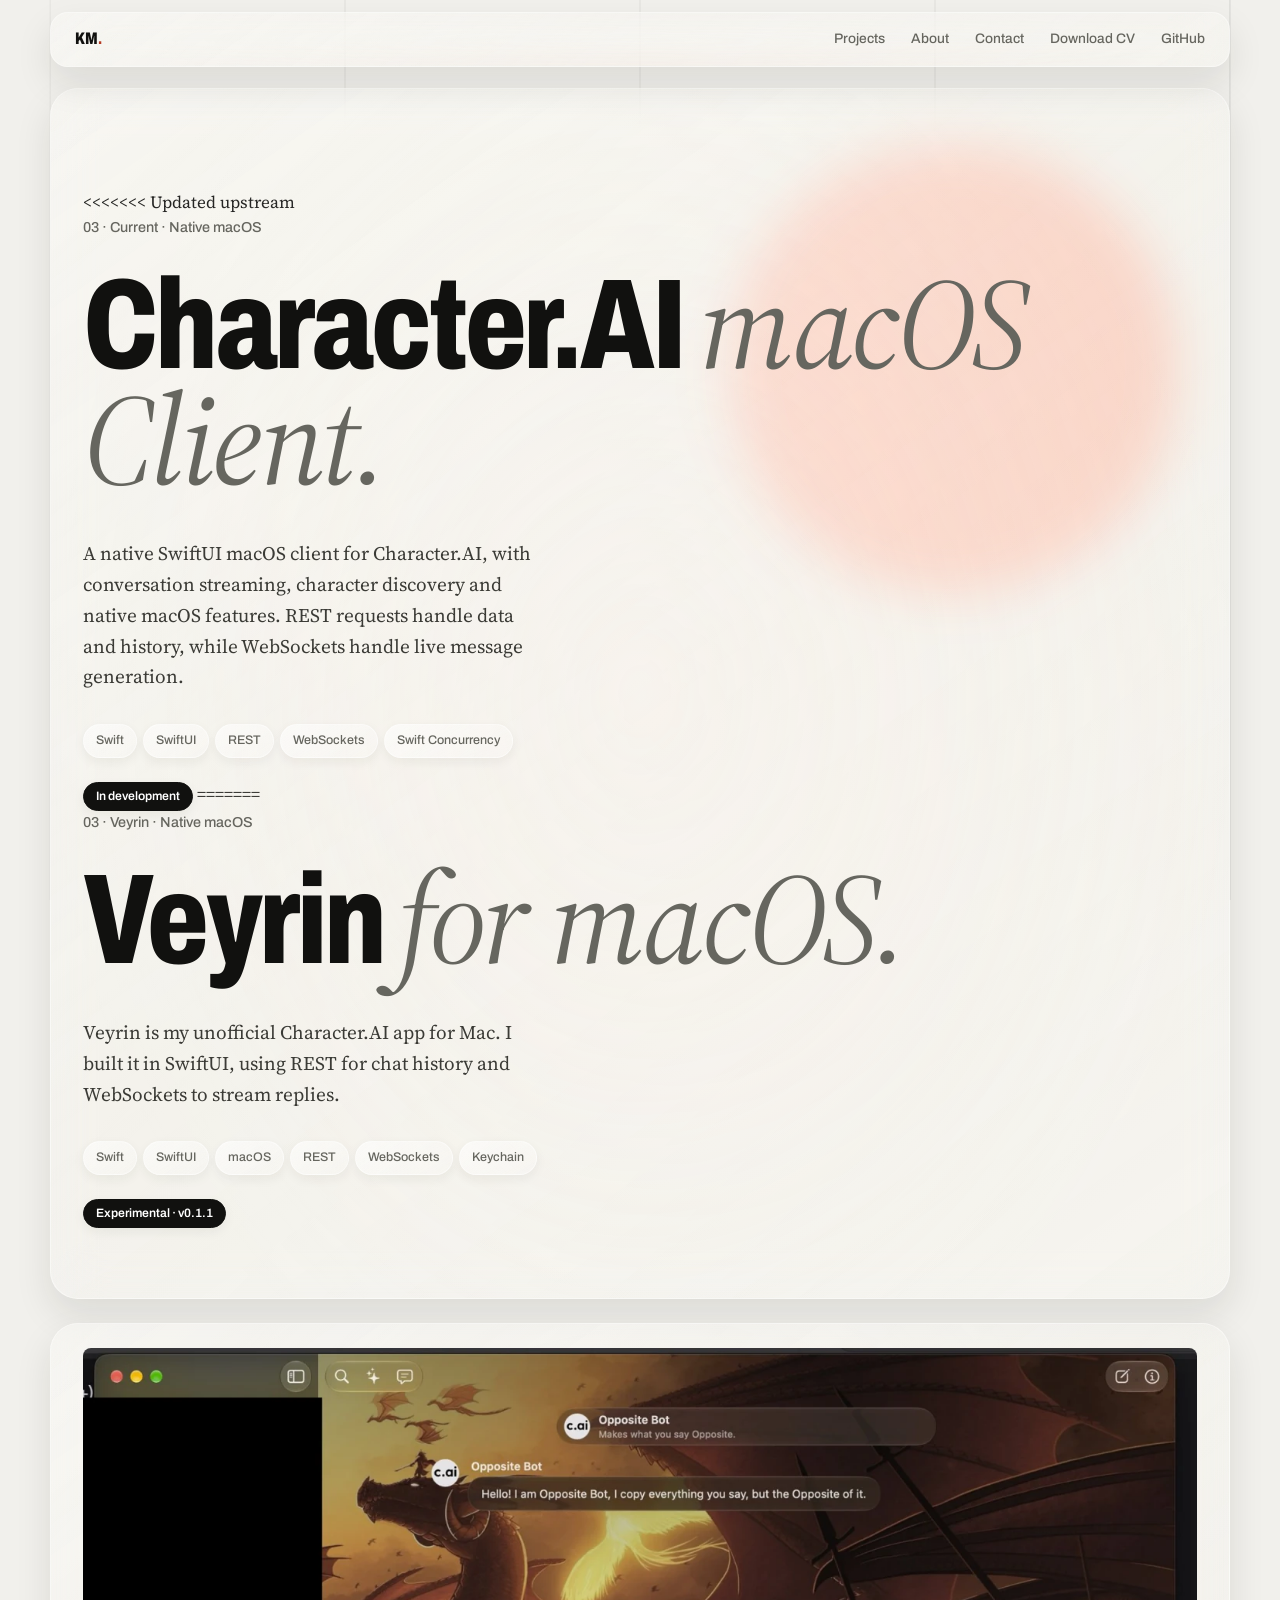
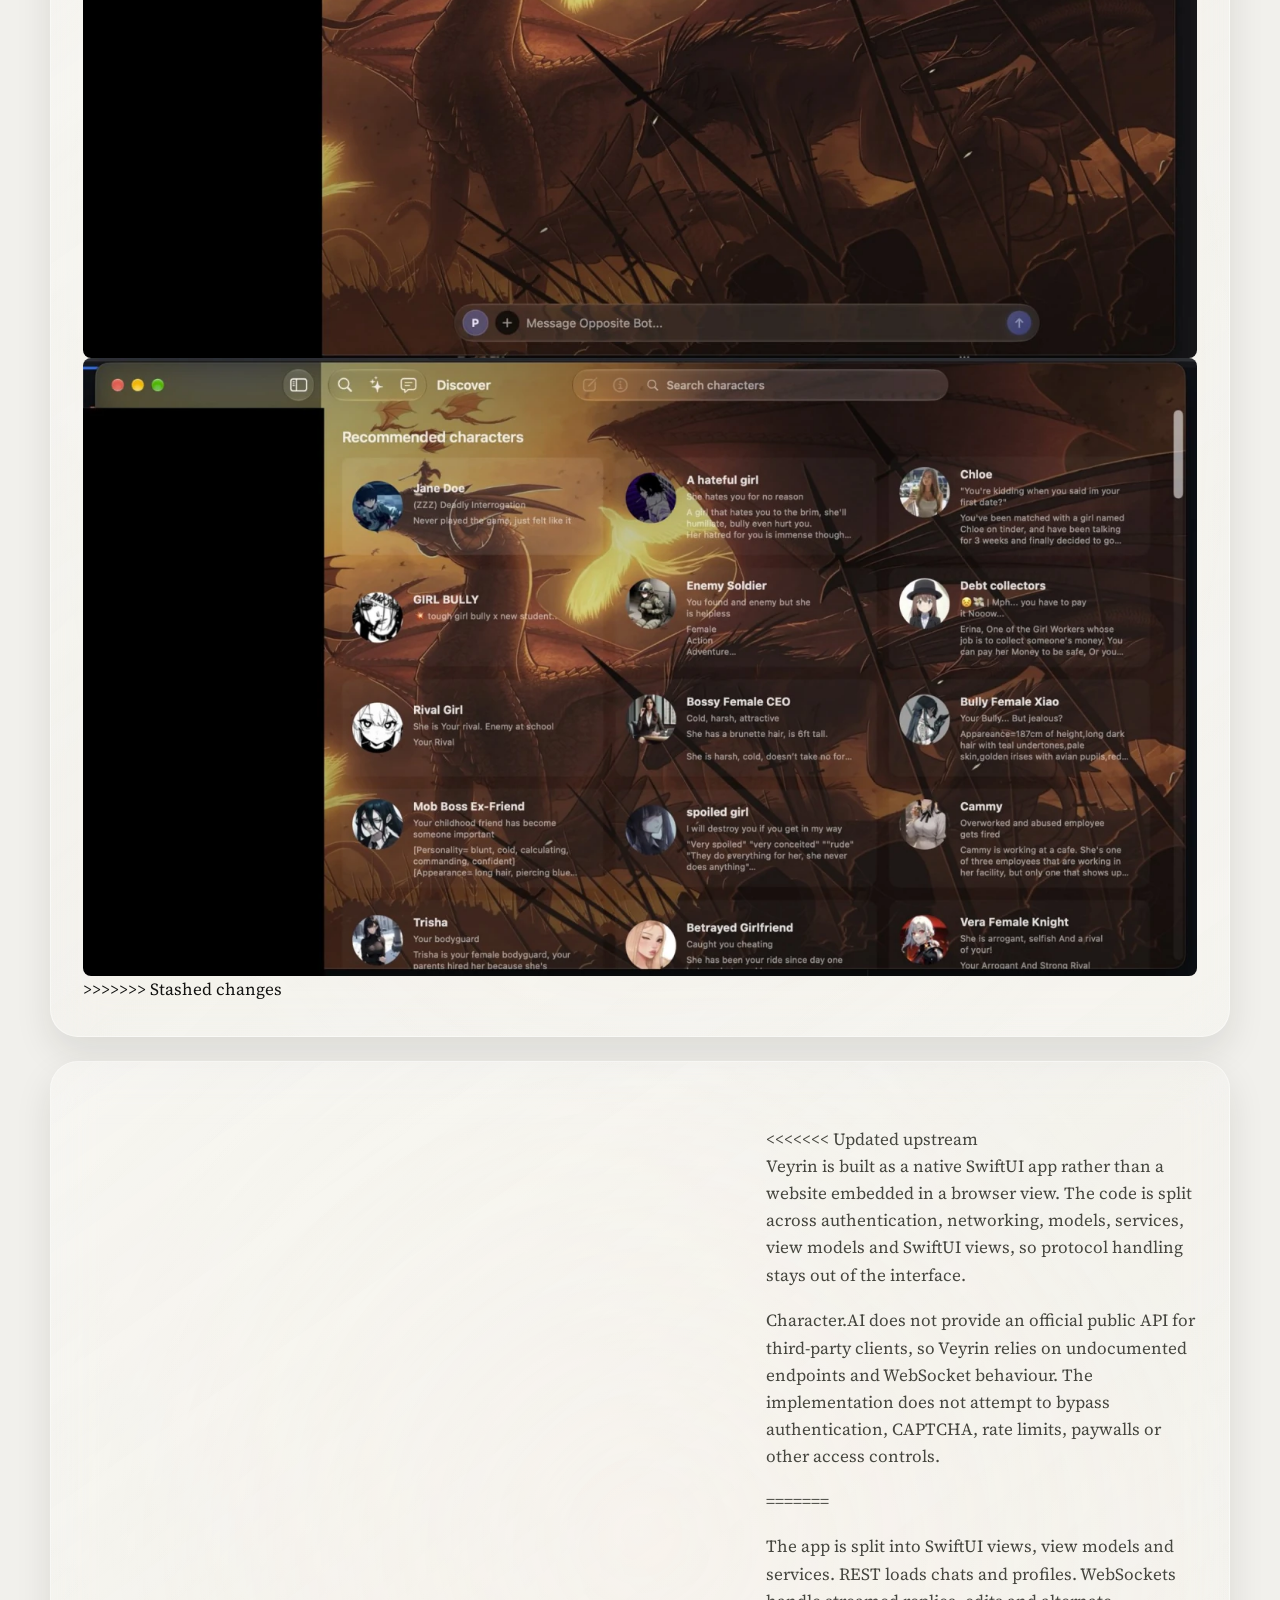
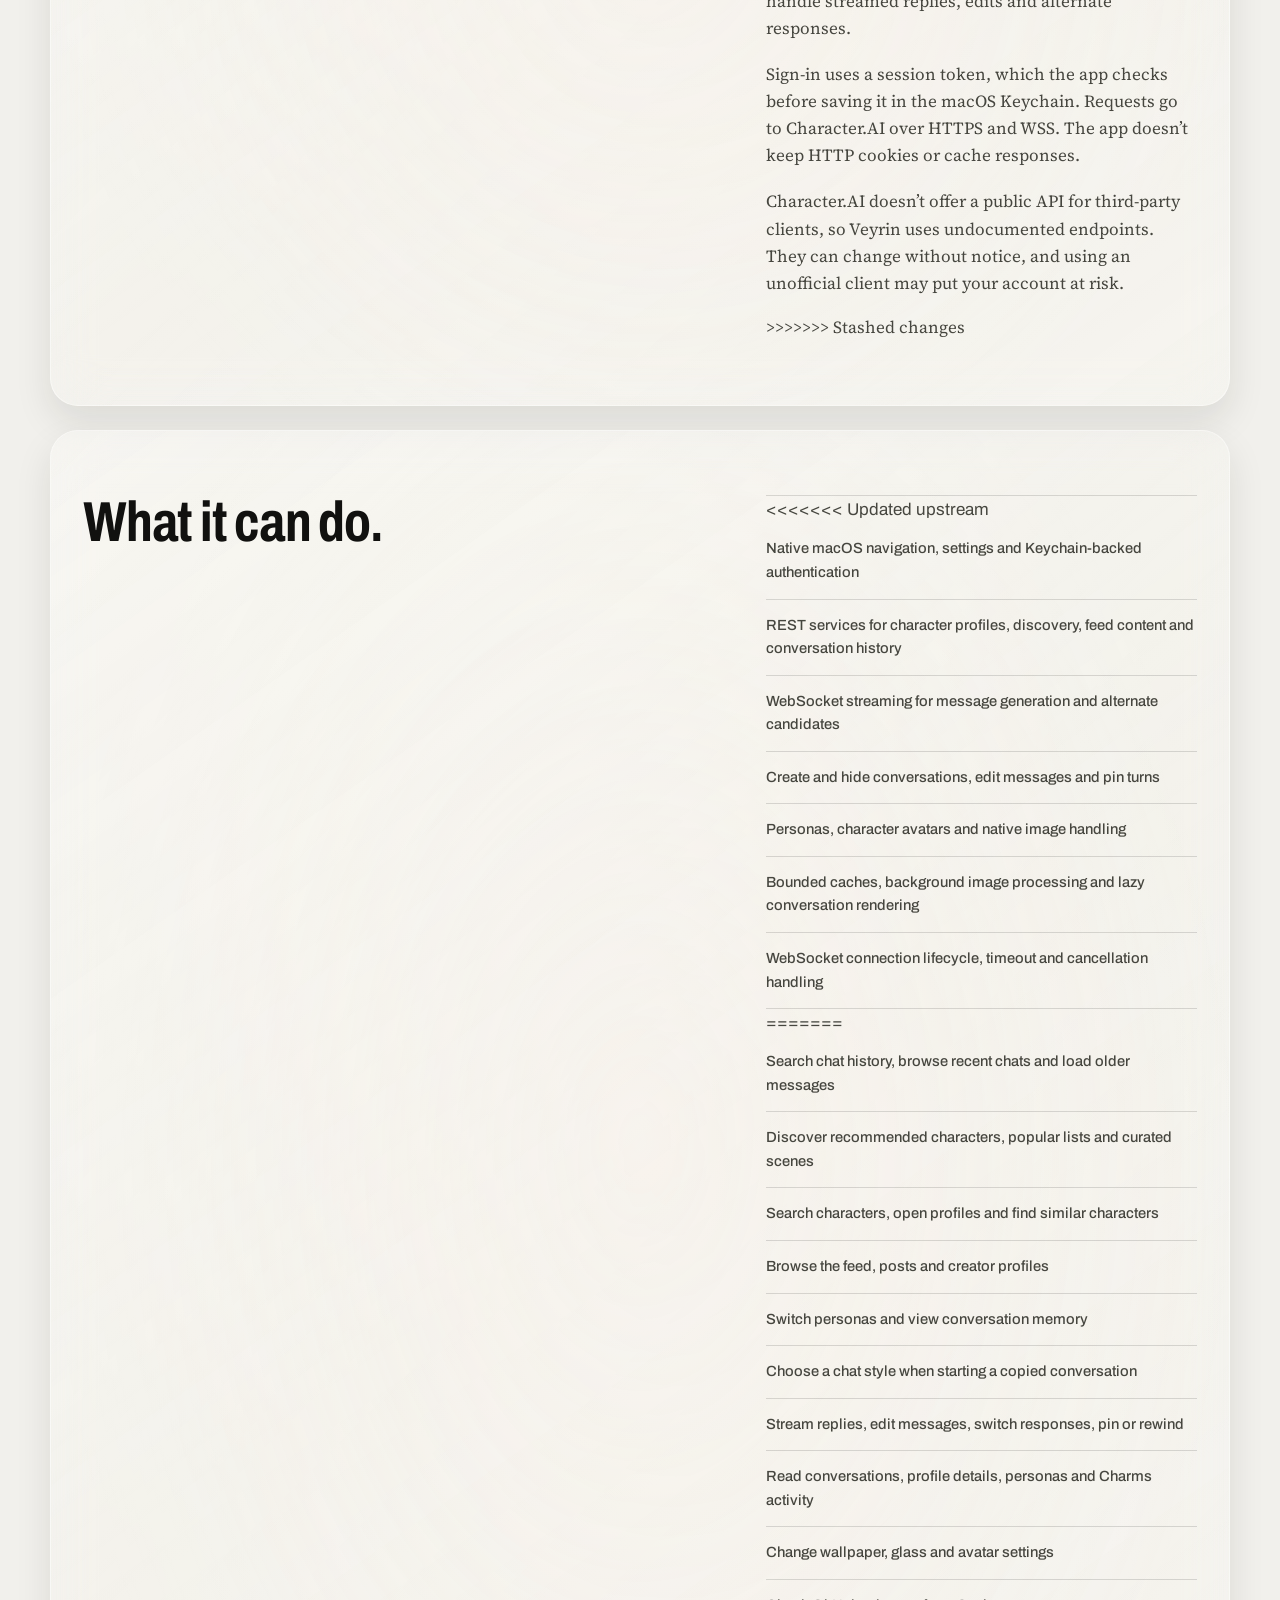
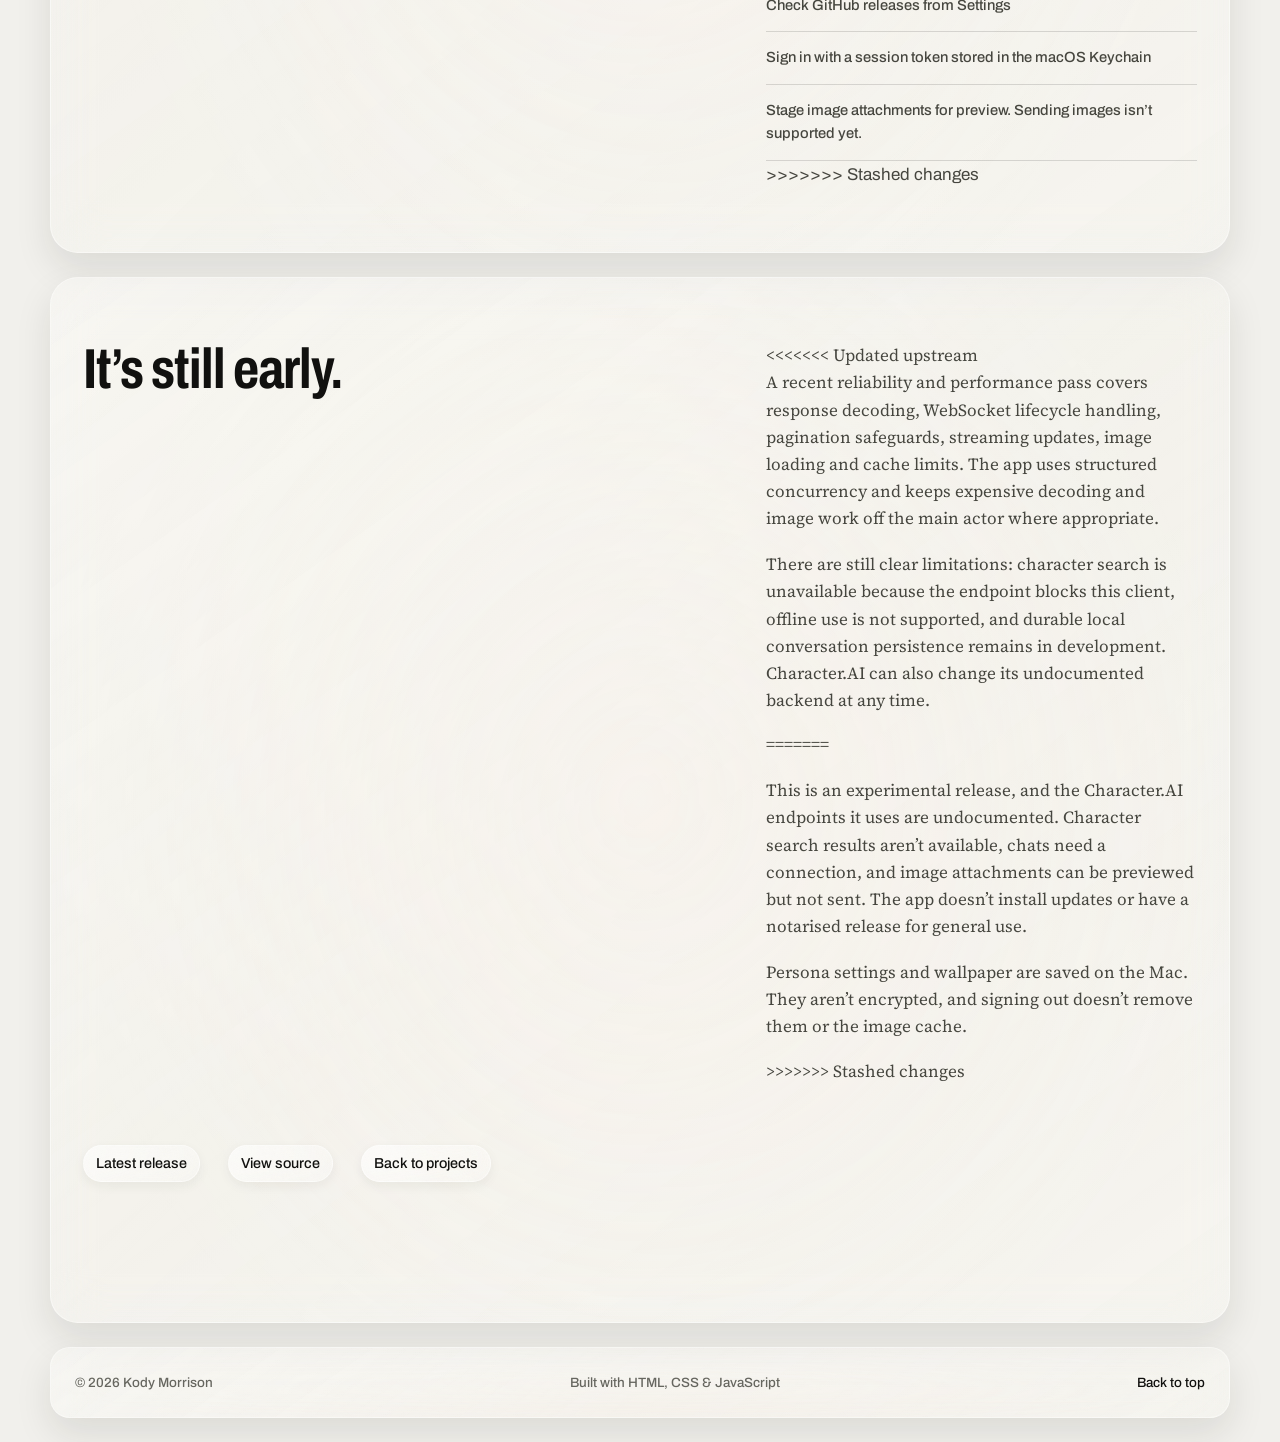
==== commit 27caf866: "Refresh portfolio visuals and project content Introduce liquid-glass styling and responsive project " ====
--- a/projects/character-ai-macos-client.html
+++ b/projects/character-ai-macos-client.html
@@ -3,15 +3,15 @@
 <head>
   <meta charset="UTF-8">
   <meta name="viewport" content="width=device-width, initial-scale=1.0">
-  <meta name="description" content="Character.AI macOS client built natively with Swift and SwiftUI.">
+  <meta name="description" content="Veyrin is an unofficial native macOS client for Character.AI, built with Swift and SwiftUI.">
   <meta name="theme-color" content="#f5f5f2">
   <meta name="robots" content="index, follow">
-  <title>Character.AI macOS Client | Kody Morrison</title>
+  <title>Veyrin | Character.AI macOS Client | Kody Morrison</title>
   <link rel="icon" href="../favicon.svg" type="image/svg+xml">
   <link rel="preconnect" href="https://fonts.googleapis.com">
   <link rel="preconnect" href="https://fonts.gstatic.com" crossorigin>
-  <link href="https://fonts.googleapis.com/css2?family=DM+Mono:wght@400;500;600&family=Inter:wght@400;500;600;700&display=swap" rel="stylesheet">
-  <link rel="stylesheet" href="../styles.css">
+  <link href="https://fonts.googleapis.com/css2?family=Archivo:wdth,wght@62..125,400..900&family=Source+Serif+4:opsz,wght@8..60,400&display=swap" rel="stylesheet">
+  <link rel="stylesheet" href="../styles.css?v=20261022-6">
   <script src="../script.js" defer></script>
 </head>
 <body>
@@ -21,35 +21,55 @@
       <a href="../index.html#projects">Projects</a>
       <a href="../index.html#about">About</a>
       <a href="../index.html#contact">Contact</a>
-      <a href="../CV.pdf" download>Download CV ↗</a>
-      <a href="https://github.com/KodyMorrison3" target="_blank" rel="noopener noreferrer">GitHub ↗</a>
+      <a href="../Kody_Morrison_CV.pdf" download>Download CV</a>
+      <a href="https://github.com/KodyMorrison3" target="_blank" rel="noopener noreferrer">GitHub</a>
     </nav>
   </header>
 
   <main class="case-study">
     <section class="case-hero">
+<<<<<<< Updated upstream
       <p class="eyebrow reveal reveal-delay-1">03 · Current · Native macOS</p>
       <h1 class="reveal reveal-delay-1">Character.AI <em>macOS Client.</em></h1>
       <p class="case-intro reveal reveal-delay-3">A native SwiftUI macOS client for Character.AI, with conversation streaming, character discovery and native macOS features. REST requests handle data and history, while WebSockets handle live message generation.</p>
       <div class="case-meta reveal reveal-delay-3"><span>Swift</span><span>SwiftUI</span><span>REST</span><span>WebSockets</span><span>Swift Concurrency</span></div>
       <span class="case-status case-status-active reveal reveal-delay-3">In development</span>
+=======
+      <p class="eyebrow reveal reveal-delay-1">03 · Veyrin · Native macOS</p>
+      <h1 class="reveal reveal-delay-1">Veyrin <em>for macOS.</em></h1>
+      <p class="case-intro reveal reveal-delay-3">Veyrin is my unofficial Character.AI app for Mac. I built it in SwiftUI, using REST for chat history and WebSockets to stream replies.</p>
+      <div class="case-meta reveal reveal-delay-3"><span>Swift</span><span>SwiftUI</span><span>macOS</span><span>REST</span><span>WebSockets</span><span>Keychain</span></div>
+      <span class="case-status case-status-active reveal reveal-delay-3">Experimental · v0.1.1</span>
+    </section>
+
+    <section class="case-screenshot" aria-label="Veyrin screenshots">
+      <img class="case-image" src="../screenshots/veyrin-conversations-960.webp" srcset="../screenshots/veyrin-conversations-480.webp 480w, ../screenshots/veyrin-conversations-960.webp 960w, ../screenshots/veyrin-conversations-1440.webp 1440w, ../screenshots/veyrin-conversations-1800.webp 1800w" sizes="calc(100vw - 112px)" width="1800" height="986" alt="Veyrin's native macOS conversation screen with a streamed chat and translucent interface" loading="lazy" decoding="async">
+      <img class="case-image" src="../screenshots/veyrin-browsing-960.webp" srcset="../screenshots/veyrin-browsing-480.webp 480w, ../screenshots/veyrin-browsing-960.webp 960w, ../screenshots/veyrin-browsing-1440.webp 1440w, ../screenshots/veyrin-browsing-1800.webp 1800w" sizes="calc(100vw - 112px)" width="1800" height="998" alt="Veyrin's Discover screen showing recommended Character.AI characters" loading="lazy" decoding="async">
+>>>>>>> Stashed changes
     </section>
 
     <section class="case-section">
       <div class="case-grid">
-        <p class="case-lead reveal">Native macOS software, not a web wrapper.</p>
+        <p class="case-lead reveal">A native Mac app, not a web wrapper.</p>
         <div class="reveal reveal-delay-1">
+<<<<<<< Updated upstream
           <p>Veyrin is built as a native SwiftUI app rather than a website embedded in a browser view. The code is split across authentication, networking, models, services, view models and SwiftUI views, so protocol handling stays out of the interface.</p>
           <p>Character.AI does not provide an official public API for third-party clients, so Veyrin relies on undocumented endpoints and WebSocket behaviour. The implementation does not attempt to bypass authentication, CAPTCHA, rate limits, paywalls or other access controls.</p>
+=======
+          <p>The app is split into SwiftUI views, view models and services. REST loads chats and profiles. WebSockets handle streamed replies, edits and alternate responses.</p>
+          <p>Sign-in uses a session token, which the app checks before saving it in the macOS Keychain. Requests go to Character.AI over HTTPS and WSS. The app doesn’t keep HTTP cookies or cache responses.</p>
+          <p>Character.AI doesn’t offer a public API for third-party clients, so Veyrin uses undocumented endpoints. They can change without notice, and using an unofficial client may put your account at risk.</p>
+>>>>>>> Stashed changes
         </div>
       </div>
     </section>
 
     <section class="case-section">
       <div class="case-grid">
-        <p class="case-lead reveal">Current work.</p>
+        <p class="case-lead reveal">What it can do.</p>
         <div class="reveal reveal-delay-1">
           <ul class="case-list">
+<<<<<<< Updated upstream
             <li>Native macOS navigation, settings and Keychain-backed authentication</li>
             <li>REST services for character profiles, discovery, feed content and conversation history</li>
             <li>WebSocket streaming for message generation and alternate candidates</li>
@@ -57,6 +77,20 @@
             <li>Personas, character avatars and native image handling</li>
             <li>Bounded caches, background image processing and lazy conversation rendering</li>
             <li>WebSocket connection lifecycle, timeout and cancellation handling</li>
+=======
+            <li>Search chat history, browse recent chats and load older messages</li>
+            <li>Discover recommended characters, popular lists and curated scenes</li>
+            <li>Search characters, open profiles and find similar characters</li>
+            <li>Browse the feed, posts and creator profiles</li>
+            <li>Switch personas and view conversation memory</li>
+            <li>Choose a chat style when starting a copied conversation</li>
+            <li>Stream replies, edit messages, switch responses, pin or rewind</li>
+            <li>Read conversations, profile details, personas and Charms activity</li>
+            <li>Change wallpaper, glass and avatar settings</li>
+            <li>Check GitHub releases from Settings</li>
+            <li>Sign in with a session token stored in the macOS Keychain</li>
+            <li>Stage image attachments for preview. Sending images isn’t supported yet.</li>
+>>>>>>> Stashed changes
           </ul>
         </div>
       </div>
@@ -64,18 +98,25 @@
 
     <section class="case-section case-end">
       <div class="case-grid">
-        <p class="case-lead reveal">What I'm learning.</p>
+        <p class="case-lead reveal">It’s still early.</p>
         <div class="reveal reveal-delay-1">
+<<<<<<< Updated upstream
           <p>A recent reliability and performance pass covers response decoding, WebSocket lifecycle handling, pagination safeguards, streaming updates, image loading and cache limits. The app uses structured concurrency and keeps expensive decoding and image work off the main actor where appropriate.</p>
           <p>There are still clear limitations: character search is unavailable because the endpoint blocks this client, offline use is not supported, and durable local conversation persistence remains in development. Character.AI can also change its undocumented backend at any time.</p>
+=======
+          <p>This is an experimental release, and the Character.AI endpoints it uses are undocumented. Character search results aren’t available, chats need a connection, and image attachments can be previewed but not sent. The app doesn’t install updates or have a notarised release for general use.</p>
+          <p>Persona settings and wallpaper are saved on the Mac. They aren’t encrypted, and signing out doesn’t remove them or the image cache.</p>
+>>>>>>> Stashed changes
         </div>
       </div>
       <div class="case-actions reveal">
-        <a href="../index.html#projects">Back to projects <span aria-hidden="true">↗</span></a>
+        <a href="https://github.com/KodyMorrison3/Veyrin/releases/latest" target="_blank" rel="noopener noreferrer">Latest release</a>
+        <a href="https://github.com/KodyMorrison3/Veyrin" target="_blank" rel="noopener noreferrer">View source</a>
+        <a href="../index.html#projects">Back to projects</a>
       </div>
     </section>
   </main>
 
-  <footer><span>© 2026 Kody Morrison</span><span>Built with HTML, CSS &amp; JavaScript</span><a href="../index.html#top">Back to top ↑</a></footer>
+  <footer><span>© 2026 Kody Morrison</span><span>Built with HTML, CSS &amp; JavaScript</span><a href="../index.html#top">Back to top</a></footer>
 </body>
 </html>
--- a/styles.css
+++ b/styles.css
@@ -27,15 +27,25 @@
   --display: "Archivo", "Helvetica Neue", Arial, sans-serif;
   --body: "Source Serif 4", Georgia, "Times New Roman", serif;
 
-  /* glass: low contrast, thin edge, barely-there shadow */
-  --glass-bg: rgba(255, 255, 255, .55);
-  --glass-edge: rgba(17, 17, 15, .1);
-  --glass-blur: blur(14px) saturate(120%);
-  --glass-shadow: inset 0 1px 0 rgba(255, 255, 255, .5), 0 6px 20px rgba(17, 17, 15, .05);
-
-  --r-panel: 14px;
+  --glass-bg: rgba(249, 248, 244, .2);
+  --glass-edge: rgba(255, 255, 255, .42);
+  --glass-blur: blur(26px) saturate(165%);
+  --glass-shadow: 0 16px 36px rgba(32, 28, 23, .1);
+
+  --r-panel: 18px;
   --r-media: 8px;
   --r-chip: 3px;
+}
+
+@property --glass-x {
+  syntax: "<length>";
+  inherits: true;
+  initial-value: 0px;
+}
+@property --glass-y {
+  syntax: "<length>";
+  inherits: true;
+  initial-value: 0px;
 }
 
 * { box-sizing: border-box; }
@@ -89,40 +99,104 @@
 }
 
 /* --------------------------------------------------------------------------
-   Glass (header + project cards only)
-   -------------------------------------------------------------------------- */
-.site-header,
-.project {
-  background: var(--glass-bg);
+   Liquid glass surfaces
+   -------------------------------------------------------------------------- */
+.site-header, .hero, .projects, .about, .stack, .contact, footer,
+.current-project, .project, .case-hero, .case-screenshot, .case-section {
+  position: relative;
+  isolation: isolate;
+  background: linear-gradient(145deg, rgba(255, 255, 255, .18), rgba(255, 255, 255, .04) 52%, rgba(255, 255, 255, .12)), var(--glass-bg);
   border: 1px solid var(--glass-edge);
   -webkit-backdrop-filter: var(--glass-blur);
   backdrop-filter: var(--glass-blur);
   box-shadow: var(--glass-shadow);
 }
+.site-header::before, .hero::before, .projects::before, .about::before,
+.stack::before, .contact::before, footer::before, .current-project::before,
+.project::before, .case-hero::before, .case-screenshot::before, .case-section::before {
+  content: "";
+  position: absolute;
+  inset: 0;
+  z-index: 0;
+  pointer-events: none;
+  border-radius: inherit;
+  background:
+    radial-gradient(ellipse 70% 90% at calc(50% + var(--glass-x, 0px)) calc(50% + var(--glass-y, 0px)), rgba(255, 255, 255, .3), transparent 72%),
+    radial-gradient(ellipse 65% 75% at calc(50% + var(--glass-x, 0px) + 36px) calc(50% + var(--glass-y, 0px) + 24px), rgba(255, 190, 160, .1), transparent 74%),
+    linear-gradient(135deg, rgba(255, 255, 255, .14), transparent 48%, rgba(255, 255, 255, .05));
+  mix-blend-mode: screen;
+  opacity: .72;
+  transition: opacity .35s ease, --glass-x .18s ease-out, --glass-y .18s ease-out;
+}
+.site-header > *, .hero > *, .projects > *, .about > *, .stack > *,
+.contact > *, footer > *, .current-project > *, .project > *,
+.case-hero > *, .case-screenshot > *, .case-section > * {
+  position: relative;
+  z-index: 1;
+}
+@media (hover: hover) and (pointer: fine) {
+  .site-header:hover::before, .hero:hover::before, .projects:hover::before,
+  .about:hover::before, .stack:hover::before, .contact:hover::before,
+  footer:hover::before, .current-project:hover::before, .project:hover::before,
+  .case-hero:hover::before, .case-screenshot:hover::before, .case-section:hover::before { opacity: 1; }
+}
+.tags span, .project-status, .case-meta span, .case-status,
+.project-links a, .contact-links a, .case-actions a, .text-link {
+  border: 1px solid var(--glass-edge);
+  border-radius: 999px;
+  background: rgba(255, 255, 255, .3);
+  -webkit-backdrop-filter: blur(14px) saturate(150%);
+  backdrop-filter: blur(14px) saturate(150%);
+  box-shadow: inset 0 1px 0 rgba(255, 255, 255, .75), 0 4px 12px rgba(32, 28, 23, .06);
+}
 @supports not ((backdrop-filter: blur(1px)) or (-webkit-backdrop-filter: blur(1px))) {
-  .site-header, .project { background: rgba(249, 249, 246, .94); }
+  .site-header, .hero, .projects, .about, .stack, .contact, footer,
+  .current-project, .project, .case-hero, .case-screenshot, .case-section {
+    background: rgba(249, 249, 246, .96);
+  }
 }
 
 /* --------------------------------------------------------------------------
    Header
    -------------------------------------------------------------------------- */
 .site-header {
-  position: sticky;
+  position: fixed;
   top: 12px;
+  left: 50%;
+  transform: translateX(-50%);
   z-index: 50;
   width: min(var(--max), calc(100% - 48px));
-  margin: 12px auto 0;
+  margin: 0 auto;
   padding: 13px 24px;
   display: flex;
   justify-content: space-between;
   align-items: center;
-  border-radius: 10px;
+  border-radius: 18px;
+}
+.hero, .case-hero {
+  border-radius: 28px;
+  margin: 88px 0 24px;
+  padding-right: 32px;
+  padding-left: 32px;
+}
+.projects, .about, .stack, .contact {
+  margin: 24px 0;
+  padding-right: 32px;
+  padding-left: 32px;
+  border-radius: 28px;
+}
+.case-section, .case-screenshot {
+  margin: 24px 0;
+  padding-right: 32px;
+  padding-left: 32px;
+  border-radius: 28px;
 }
 .wordmark { font-size: 1.05rem; font-weight: 800; font-stretch: 75%; letter-spacing: -.01em; transition: opacity .3s ease; }
 .wordmark:hover { opacity: .55; }
 .wordmark span, .text-link span, .project-type, .project-links span, .contact-links span, .case-actions span { color: var(--accent-ink); }
 
 nav { display: flex; gap: 26px; font-size: .86rem; font-weight: 500; }
+nav, .hero, .case-study { scroll-margin-top: 128px; }
 nav a { position: relative; color: var(--muted); transition: color .3s ease; }
 nav a::after { content: ""; position: absolute; right: 0; bottom: -6px; left: 0; height: 1px; background: var(--accent); transform: scaleX(0); transform-origin: right; transition: transform .4s var(--ease); }
 nav a:hover { color: var(--text); }
@@ -138,7 +212,7 @@
 /* --------------------------------------------------------------------------
    Hero: title left, link bottom-left, intro bottom-right
    -------------------------------------------------------------------------- */
-.hero { min-height: 84vh; padding: 90px 0 80px; display: flex; flex-direction: column; justify-content: space-between; }
+.hero { min-height: 84vh; padding: 90px 32px 80px; display: flex; flex-direction: column; justify-content: space-between; }
 .eyebrow { margin: 0 0 28px; color: var(--muted); font-size: .9rem; font-weight: 500; }
 .hero-title { max-width: 1000px; margin: 0 0 80px; font-size: clamp(4.4rem, 12vw, 10.5rem); line-height: .88; letter-spacing: -.025em; font-weight: 800; }
 .hero-title em,
@@ -157,7 +231,7 @@
 /* --------------------------------------------------------------------------
    Section scaffolding
    -------------------------------------------------------------------------- */
-.projects, .about { padding: 100px 0; }
+.projects, .about { padding: 100px 32px; }
 
 .section-heading { display: grid; grid-template-columns: minmax(0, 1.2fr) minmax(0, 1fr); gap: 25px; align-items: end; margin-bottom: 56px; }
 .section-heading h2 { margin: 0; font-size: clamp(2.6rem, 5.4vw, 4.8rem); line-height: .95; letter-spacing: -.02em; }
@@ -166,7 +240,7 @@
 /* --------------------------------------------------------------------------
    Projects
    -------------------------------------------------------------------------- */
-.current-project { display: flex; align-items: center; gap: 14px; margin-bottom: 32px; padding: 0 0 18px; border-bottom: 1px solid var(--line); font-size: .9rem; transition: opacity .3s ease; }
+.current-project { display: flex; align-items: center; gap: 14px; margin-bottom: 32px; padding: 16px 20px; border-radius: 16px; font-size: .9rem; transition: opacity .3s ease; }
 .current-project:hover { opacity: .65; }
 .current-dot { width: 7px; height: 7px; border-radius: 50%; background: var(--accent); flex: none; }
 .current-project div { display: flex; align-items: baseline; gap: 14px; flex: 1; }
@@ -212,7 +286,7 @@
 /* --------------------------------------------------------------------------
    About: lead takes the wide column, copy sits low in the narrow one
    -------------------------------------------------------------------------- */
-.about-grid { display: grid; grid-template-columns: minmax(0, 7fr) minmax(0, 5fr); gap: 80px; align-items: end; padding-top: 48px; border-top: 1px solid var(--line); }
+.about-grid { display: grid; grid-template-columns: minmax(0, 7fr) minmax(0, 5fr); gap: 80px; align-items: end; padding-top: 48px; }
 .about-lead { max-width: 15ch; margin: 0; font-size: clamp(2.4rem, 5vw, 4.4rem); line-height: .98; letter-spacing: -.015em; font-weight: 700; }
 .about-copy { max-width: 48ch; color: #46463f; }
 .about-copy p { margin-top: 0; }
@@ -221,7 +295,7 @@
 /* --------------------------------------------------------------------------
    Stack: set as type, not as boxes. Heading left, list right.
    -------------------------------------------------------------------------- */
-.stack { display: grid; grid-template-columns: minmax(0, 1fr) minmax(0, 2fr); gap: 25px 80px; align-items: baseline; padding: 40px 0 100px; border-top: 1px solid var(--line); margin-top: 0; }
+.stack { display: grid; grid-template-columns: minmax(0, 1fr) minmax(0, 2fr); gap: 25px 80px; align-items: baseline; padding: 40px 32px 100px; }
 .stack .section-heading { display: block; margin: 0; }
 .stack .section-heading h2 { font-size: clamp(1.8rem, 3vw, 2.6rem); }
 .stack-list { display: flex; flex-wrap: wrap; gap: 8px 26px; font-family: var(--display); font-stretch: 75%; font-size: clamp(1.35rem, 2.2vw, 1.8rem); font-weight: 600; line-height: 1.2; letter-spacing: 0; color: var(--text); }
@@ -229,13 +303,13 @@
 /* --------------------------------------------------------------------------
    Contact + footer: left-aligned, no panel
    -------------------------------------------------------------------------- */
-.contact { padding: 140px 0 120px; }
+.contact { padding: 140px 32px 120px; }
 .contact h2 { margin: 0 0 48px; font-size: clamp(3.6rem, 9vw, 8rem); line-height: .88; letter-spacing: -.025em; font-weight: 800; }
 .contact-links { display: flex; flex-wrap: wrap; gap: 14px 32px; font-size: .95rem; font-weight: 500; }
 .contact-links a { display: inline-flex; gap: 8px; border-bottom: 1px solid var(--text); padding-bottom: 4px; transition: opacity .3s ease; }
 .contact-links a:hover { opacity: .55; }
 
-footer { width: min(var(--max), calc(100% - 48px)); margin: 0 auto; padding: 24px 0 28px; display: flex; justify-content: space-between; gap: 14px; border-top: 1px solid var(--line); color: var(--muted); font-size: .84rem; font-weight: 500; }
+footer { width: min(var(--max), calc(100% - 48px)); margin: 24px auto; padding: 24px; display: flex; justify-content: space-between; gap: 14px; border-radius: 20px; color: var(--muted); font-size: .84rem; font-weight: 500; }
 footer a { color: var(--text); transition: opacity .3s ease; }
 footer a:hover { opacity: .55; }
 
@@ -253,18 +327,19 @@
    Case-study pages (flat; the header is the only glass)
    -------------------------------------------------------------------------- */
 .case-study { width: min(var(--max), calc(100% - 48px)); margin: 0 auto; }
-.case-hero { padding: 100px 0 70px; }
+.case-hero { padding: 100px 32px 70px; }
 .case-hero h1 { max-width: 1000px; margin: 0 0 40px; font-size: clamp(4rem, 10vw, 9rem); line-height: .88; letter-spacing: -.025em; font-weight: 800; }
 .case-hero h1 em { color: var(--muted); font-family: var(--body); font-stretch: 100%; font-weight: 400; letter-spacing: -.03em; }
 .case-intro { max-width: 46ch; margin: 0 0 32px; font-size: 1.2rem; color: #3b3b36; }
 .case-meta { display: flex; flex-wrap: wrap; gap: 6px; }
 .case-meta span { padding: 4px 9px; border: 1px solid var(--line); border-radius: var(--r-chip); color: var(--muted); font-size: .78rem; font-weight: 500; }
 
-.case-screenshot { padding: 0 0 100px; }
-.case-screenshot .case-image { display: block; width: 100%; height: auto; max-height: 680px; object-fit: cover; border: 1px solid var(--line); border-radius: var(--r-media); background: var(--surface); }
-
-.case-section { padding: 90px 0; }
+.case-screenshot { padding: 24px 32px 32px; }
+.case-screenshot .case-image { display: block; width: 100%; height: auto; max-height: 680px; object-fit: cover; border-radius: var(--r-media); background: var(--surface); }
+
+.case-section { padding: 64px 32px; }
 .case-grid { display: grid; grid-template-columns: minmax(0, 7fr) minmax(0, 5fr); gap: 80px; }
+.project-preview img { border: 0; }
 .case-lead { max-width: 16ch; margin: 0; font-size: clamp(2.2rem, 4.4vw, 3.8rem); line-height: 1; letter-spacing: -.015em; }
 .case-grid > div { max-width: 48ch; color: #46463f; }
 .case-grid p { margin-top: 0; }
@@ -279,6 +354,24 @@
 
 .case-status { display: inline-flex; align-items: center; width: max-content; margin-top: 24px; border: 1px solid var(--line); border-radius: var(--r-chip); padding: 4px 8px; color: var(--accent-ink); font-size: .76rem; font-weight: 600; line-height: 1.2; }
 .case-status-active { background: var(--text); border-color: var(--text); }
+.tags span, .project-status, .case-meta span, .case-status,
+.project-links a, .contact-links a, .case-actions a, .text-link {
+  border: 1px solid var(--glass-edge);
+  border-radius: 999px;
+  padding: 6px 12px;
+  background: linear-gradient(145deg, rgba(255, 255, 255, .58), rgba(255, 255, 255, .18));
+  box-shadow: 0 4px 12px rgba(32, 28, 23, .06);
+}
+.tags span, .project-status, .case-meta span, .case-status,
+.project-links a, .contact-links a, .case-actions a, .text-link {
+  border-bottom: 1px solid var(--glass-edge);
+  padding-bottom: 6px;
+}
+.tags span, .project-status, .case-meta span, .case-status { border-color: var(--glass-edge); }
+.tags span, .project-links a, .contact-links a, .case-actions a, .text-link {
+  color: var(--text);
+}
+.case-status-active { background: var(--text); border-color: var(--text); color: #fff; }
 
 /* --------------------------------------------------------------------------
    Preferences + fallbacks
@@ -287,9 +380,19 @@
   html { scroll-behavior: auto; }
   *, *::before, *::after { animation-duration: .01ms !important; animation-iteration-count: 1 !important; transition-duration: .01ms !important; }
   .reveal { opacity: 1; transform: none; }
+  .site-header, .hero, .projects, .about, .stack, .contact, footer,
+  .current-project, .project, .case-hero, .case-screenshot, .case-section {
+    --glass-x: 0px !important;
+    --glass-y: 0px !important;
+  }
 }
 @media (prefers-reduced-transparency: reduce) {
-  .site-header, .project { background: rgba(249, 249, 246, .96); -webkit-backdrop-filter: none; backdrop-filter: none; }
+  .site-header, .hero, .projects, .about, .stack, .contact, footer,
+  .current-project, .project, .case-hero, .case-screenshot, .case-section {
+    background: rgba(249, 249, 246, .96);
+    -webkit-backdrop-filter: none;
+    backdrop-filter: none;
+  }
 }
 
 /* --------------------------------------------------------------------------
@@ -306,16 +409,20 @@
   body::after { top: 12vh; right: -14vw; width: 56vmin; }
 
   .site-header, main, footer, .case-study { width: min(100% - 32px, var(--max)); }
-  .site-header { position: relative; top: 0; margin-top: 8px; padding: 13px 16px; align-items: flex-start; }
+  .hero, .projects, .about, .stack, .contact, .case-hero, .case-screenshot, .case-section { padding-right: 20px; padding-left: 20px; }
+  .site-header { top: 8px; margin-top: 0; padding: 13px 16px; align-items: flex-start; border-radius: 16px; }
   .site-header nav { gap: 8px 16px; flex-wrap: wrap; justify-content: flex-end; max-width: 78%; font-size: .8rem; }
-
-  .hero { min-height: 80vh; padding: 64px 0 50px; }
+  .site-header nav a::after { bottom: -3px; }
+
+  .hero { min-height: 80vh; margin-top: 104px; padding: 64px 20px 50px; }
   .hero-title { margin-bottom: 55px; font-size: clamp(3.8rem, 20vw, 7rem); }
+  .hero { scroll-margin-top: 0; }
+  main, .case-study { scroll-margin-top: 128px; }
   .hero-bottom, .about-grid, .case-grid { grid-template-columns: 1fr; gap: 28px; }
   .text-link { order: 0; }
 
-  .projects, .about { padding: 64px 0; }
-  .case-section { padding: 56px 0; }
+  .projects, .about { padding-top: 64px; padding-bottom: 64px; }
+  .case-section { padding: 56px 20px; }
   .section-heading { grid-template-columns: 1fr; gap: 14px; margin-bottom: 36px; }
 
   .current-project { align-items: flex-start; }
@@ -331,15 +438,15 @@
   .project-preview img { width: 100%; height: auto; min-height: 0; max-height: none; object-fit: contain; }
   .project-links { align-self: start; }
 
-  .stack { padding-bottom: 64px; }
-  .contact { padding: 90px 0 80px; }
+  .stack { padding: 40px 20px 64px; }
+  .contact { padding: 90px 20px 80px; }
   .contact h2 { font-size: clamp(3.8rem, 19vw, 6.5rem); }
   .contact-links a, .case-actions a { min-height: 36px; align-items: center; }
 
   footer { flex-wrap: wrap; }
 
-  .case-hero { padding: 64px 0 46px; }
-  .case-hero h1 { font-size: clamp(3.8rem, 19vw, 6.5rem); margin-bottom: 32px; }
+  .case-hero { margin-top: 104px; padding: 64px 20px 46px; }
+  .case-hero h1 { font-size: clamp(3.4rem, 17.5vw, 6.5rem); margin-bottom: 32px; }
   .case-screenshot { padding-bottom: 60px; }
   .case-screenshot .case-image { max-height: none; }
   .case-actions { flex-wrap: wrap; margin-top: 40px; }
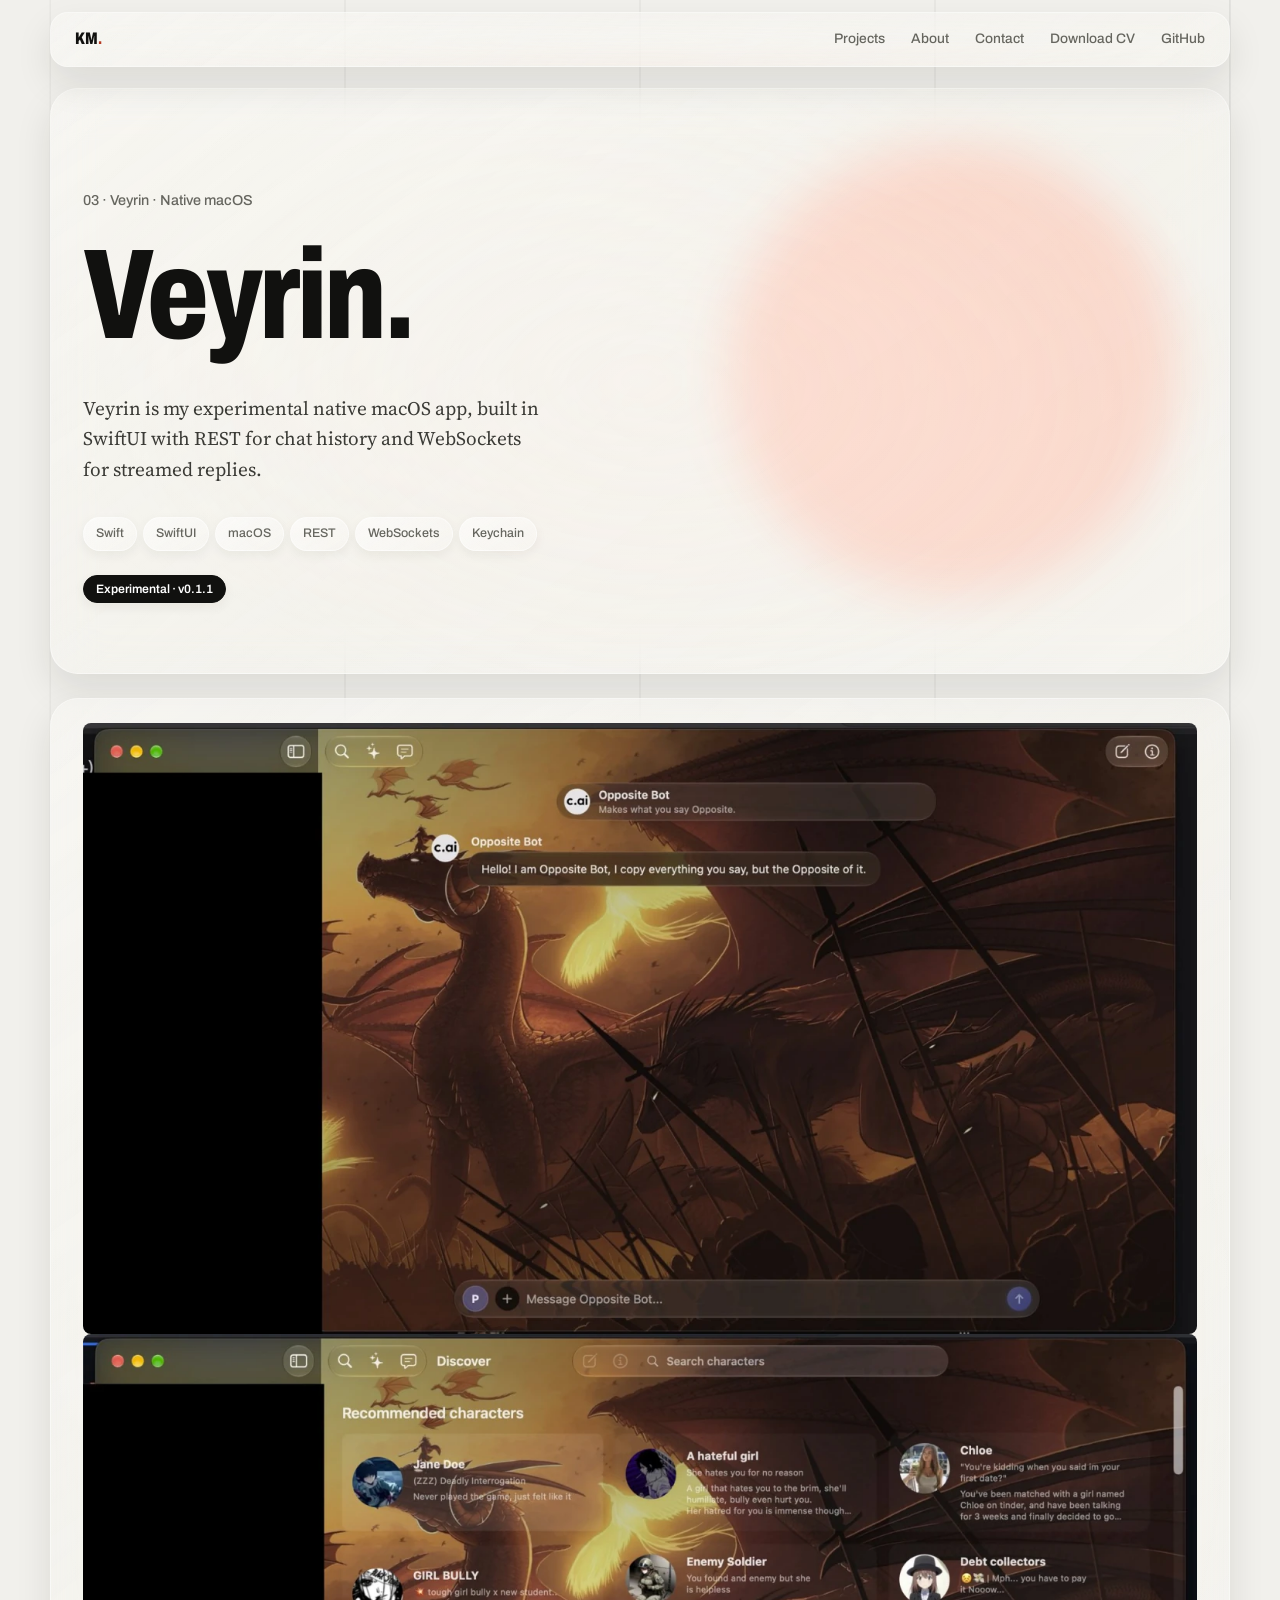
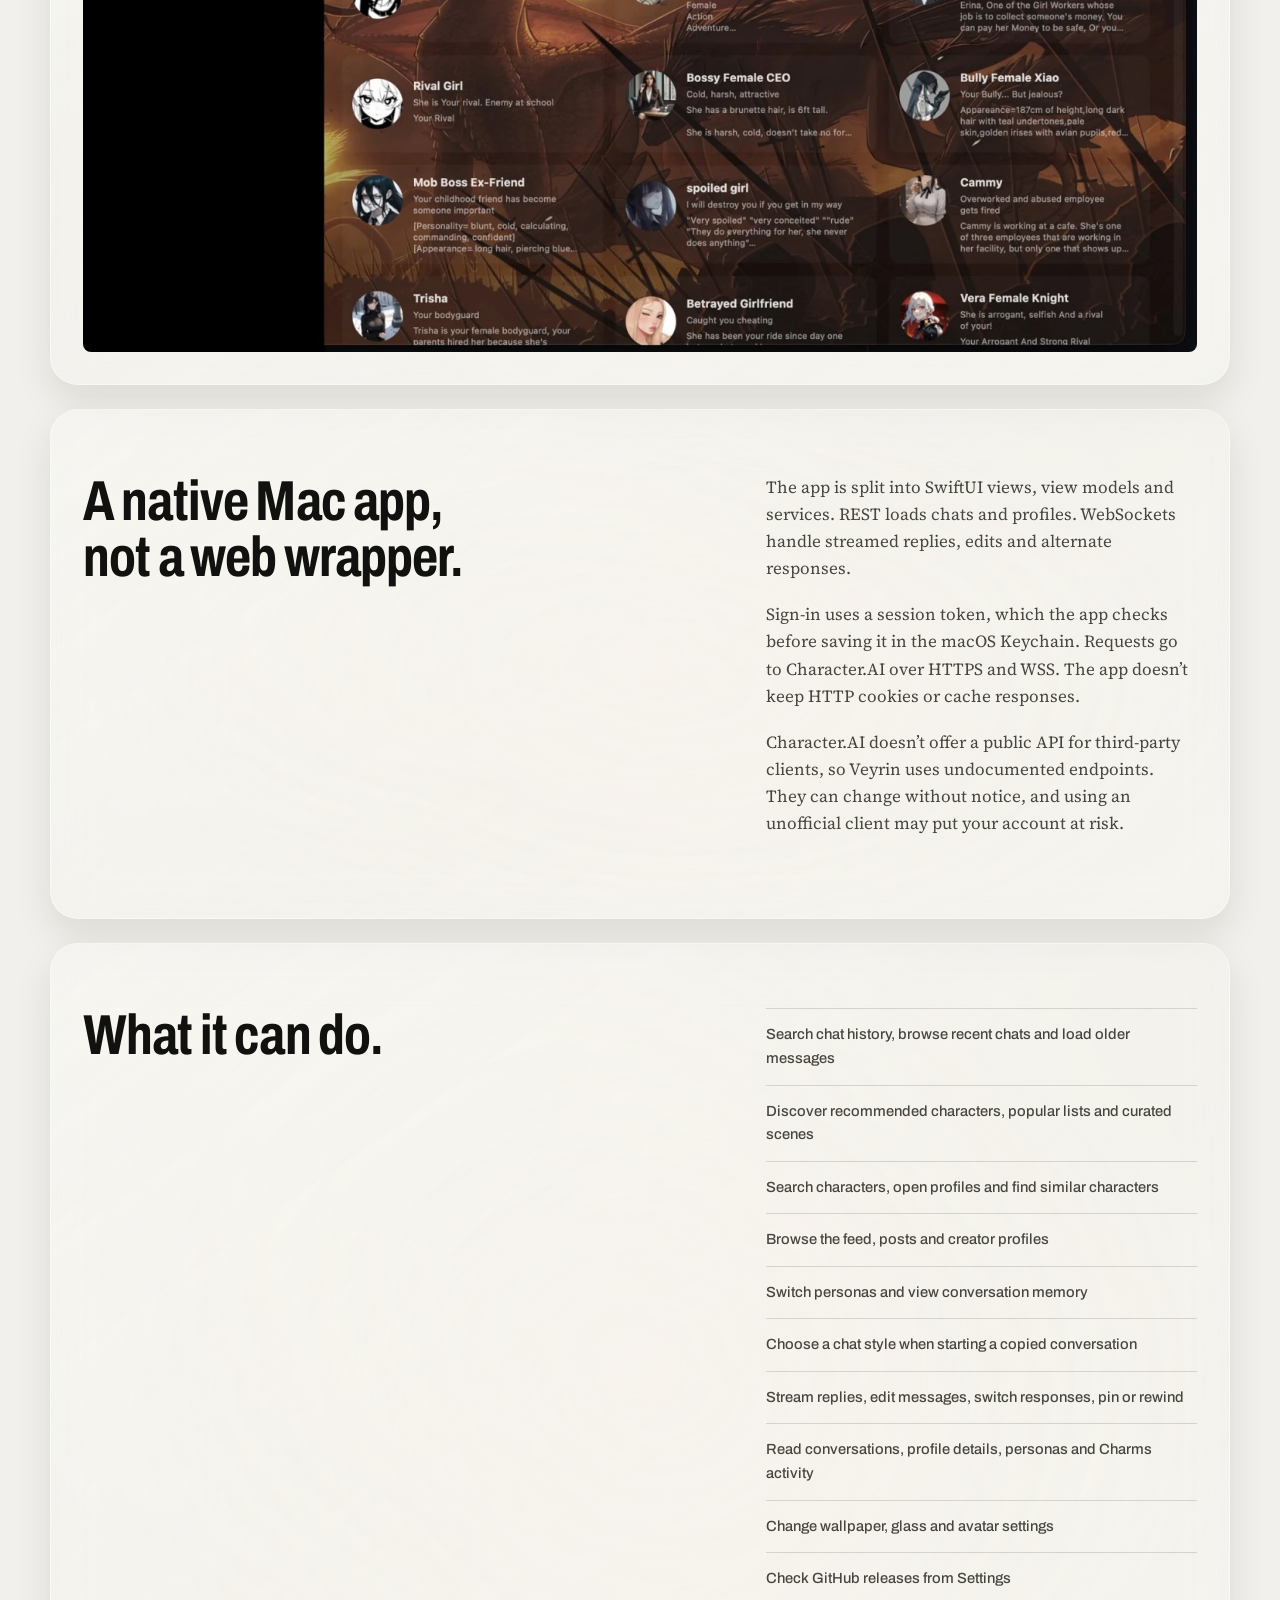
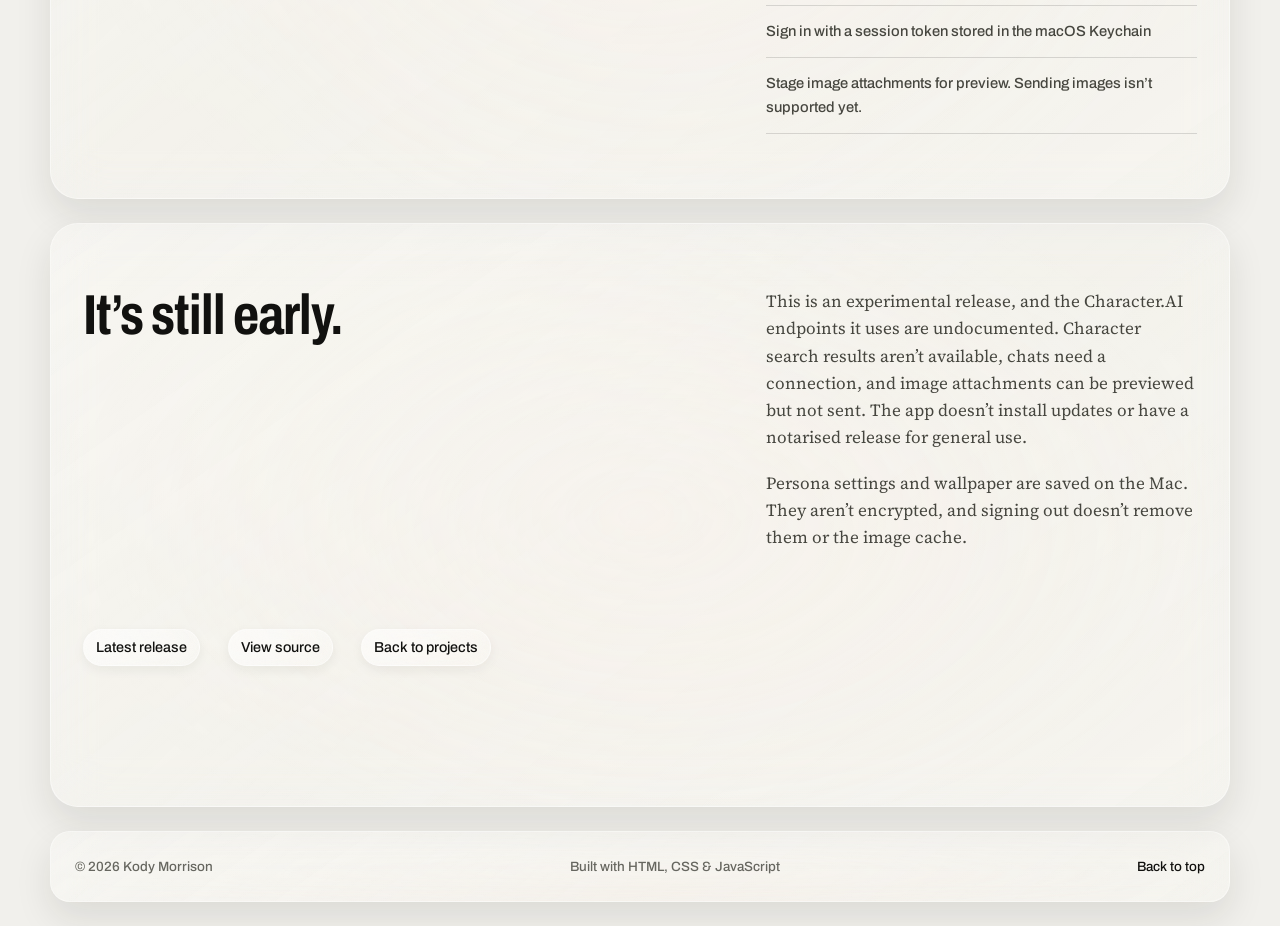
==== commit 17578577: "Update Veyrin project details Present Veyrin as an experimental native macOS app across the portfoli" ====
--- a/projects/character-ai-macos-client.html
+++ b/projects/character-ai-macos-client.html
@@ -3,10 +3,10 @@
 <head>
   <meta charset="UTF-8">
   <meta name="viewport" content="width=device-width, initial-scale=1.0">
-  <meta name="description" content="Veyrin is an unofficial native macOS client for Character.AI, built with Swift and SwiftUI.">
+  <meta name="description" content="Veyrin is an experimental native macOS app built with SwiftUI.">
   <meta name="theme-color" content="#f5f5f2">
   <meta name="robots" content="index, follow">
-  <title>Veyrin | Character.AI macOS Client | Kody Morrison</title>
+  <title>Veyrin | Kody Morrison</title>
   <link rel="icon" href="../favicon.svg" type="image/svg+xml">
   <link rel="preconnect" href="https://fonts.googleapis.com">
   <link rel="preconnect" href="https://fonts.gstatic.com" crossorigin>
@@ -28,38 +28,25 @@
 
   <main class="case-study">
     <section class="case-hero">
-<<<<<<< Updated upstream
-      <p class="eyebrow reveal reveal-delay-1">03 · Current · Native macOS</p>
-      <h1 class="reveal reveal-delay-1">Character.AI <em>macOS Client.</em></h1>
-      <p class="case-intro reveal reveal-delay-3">A native SwiftUI macOS client for Character.AI, with conversation streaming, character discovery and native macOS features. REST requests handle data and history, while WebSockets handle live message generation.</p>
-      <div class="case-meta reveal reveal-delay-3"><span>Swift</span><span>SwiftUI</span><span>REST</span><span>WebSockets</span><span>Swift Concurrency</span></div>
-      <span class="case-status case-status-active reveal reveal-delay-3">In development</span>
-=======
       <p class="eyebrow reveal reveal-delay-1">03 · Veyrin · Native macOS</p>
-      <h1 class="reveal reveal-delay-1">Veyrin <em>for macOS.</em></h1>
-      <p class="case-intro reveal reveal-delay-3">Veyrin is my unofficial Character.AI app for Mac. I built it in SwiftUI, using REST for chat history and WebSockets to stream replies.</p>
+      <h1 class="reveal reveal-delay-1">Veyrin.</h1>
+      <p class="case-intro reveal reveal-delay-3">Veyrin is my experimental native macOS app, built in SwiftUI with REST for chat history and WebSockets for streamed replies.</p>
       <div class="case-meta reveal reveal-delay-3"><span>Swift</span><span>SwiftUI</span><span>macOS</span><span>REST</span><span>WebSockets</span><span>Keychain</span></div>
       <span class="case-status case-status-active reveal reveal-delay-3">Experimental · v0.1.1</span>
     </section>
 
     <section class="case-screenshot" aria-label="Veyrin screenshots">
       <img class="case-image" src="../screenshots/veyrin-conversations-960.webp" srcset="../screenshots/veyrin-conversations-480.webp 480w, ../screenshots/veyrin-conversations-960.webp 960w, ../screenshots/veyrin-conversations-1440.webp 1440w, ../screenshots/veyrin-conversations-1800.webp 1800w" sizes="calc(100vw - 112px)" width="1800" height="986" alt="Veyrin's native macOS conversation screen with a streamed chat and translucent interface" loading="lazy" decoding="async">
-      <img class="case-image" src="../screenshots/veyrin-browsing-960.webp" srcset="../screenshots/veyrin-browsing-480.webp 480w, ../screenshots/veyrin-browsing-960.webp 960w, ../screenshots/veyrin-browsing-1440.webp 1440w, ../screenshots/veyrin-browsing-1800.webp 1800w" sizes="calc(100vw - 112px)" width="1800" height="998" alt="Veyrin's Discover screen showing recommended Character.AI characters" loading="lazy" decoding="async">
->>>>>>> Stashed changes
+      <img class="case-image" src="../screenshots/veyrin-browsing-960.webp" srcset="../screenshots/veyrin-browsing-480.webp 480w, ../screenshots/veyrin-browsing-960.webp 960w, ../screenshots/veyrin-browsing-1440.webp 1440w, ../screenshots/veyrin-browsing-1800.webp 1800w" sizes="calc(100vw - 112px)" width="1800" height="998" alt="Veyrin Discover screen" loading="lazy" decoding="async">
     </section>
 
     <section class="case-section">
       <div class="case-grid">
         <p class="case-lead reveal">A native Mac app, not a web wrapper.</p>
         <div class="reveal reveal-delay-1">
-<<<<<<< Updated upstream
-          <p>Veyrin is built as a native SwiftUI app rather than a website embedded in a browser view. The code is split across authentication, networking, models, services, view models and SwiftUI views, so protocol handling stays out of the interface.</p>
-          <p>Character.AI does not provide an official public API for third-party clients, so Veyrin relies on undocumented endpoints and WebSocket behaviour. The implementation does not attempt to bypass authentication, CAPTCHA, rate limits, paywalls or other access controls.</p>
-=======
           <p>The app is split into SwiftUI views, view models and services. REST loads chats and profiles. WebSockets handle streamed replies, edits and alternate responses.</p>
           <p>Sign-in uses a session token, which the app checks before saving it in the macOS Keychain. Requests go to Character.AI over HTTPS and WSS. The app doesn’t keep HTTP cookies or cache responses.</p>
           <p>Character.AI doesn’t offer a public API for third-party clients, so Veyrin uses undocumented endpoints. They can change without notice, and using an unofficial client may put your account at risk.</p>
->>>>>>> Stashed changes
         </div>
       </div>
     </section>
@@ -69,15 +56,6 @@
         <p class="case-lead reveal">What it can do.</p>
         <div class="reveal reveal-delay-1">
           <ul class="case-list">
-<<<<<<< Updated upstream
-            <li>Native macOS navigation, settings and Keychain-backed authentication</li>
-            <li>REST services for character profiles, discovery, feed content and conversation history</li>
-            <li>WebSocket streaming for message generation and alternate candidates</li>
-            <li>Create and hide conversations, edit messages and pin turns</li>
-            <li>Personas, character avatars and native image handling</li>
-            <li>Bounded caches, background image processing and lazy conversation rendering</li>
-            <li>WebSocket connection lifecycle, timeout and cancellation handling</li>
-=======
             <li>Search chat history, browse recent chats and load older messages</li>
             <li>Discover recommended characters, popular lists and curated scenes</li>
             <li>Search characters, open profiles and find similar characters</li>
@@ -90,7 +68,6 @@
             <li>Check GitHub releases from Settings</li>
             <li>Sign in with a session token stored in the macOS Keychain</li>
             <li>Stage image attachments for preview. Sending images isn’t supported yet.</li>
->>>>>>> Stashed changes
           </ul>
         </div>
       </div>
@@ -100,13 +77,8 @@
       <div class="case-grid">
         <p class="case-lead reveal">It’s still early.</p>
         <div class="reveal reveal-delay-1">
-<<<<<<< Updated upstream
-          <p>A recent reliability and performance pass covers response decoding, WebSocket lifecycle handling, pagination safeguards, streaming updates, image loading and cache limits. The app uses structured concurrency and keeps expensive decoding and image work off the main actor where appropriate.</p>
-          <p>There are still clear limitations: character search is unavailable because the endpoint blocks this client, offline use is not supported, and durable local conversation persistence remains in development. Character.AI can also change its undocumented backend at any time.</p>
-=======
           <p>This is an experimental release, and the Character.AI endpoints it uses are undocumented. Character search results aren’t available, chats need a connection, and image attachments can be previewed but not sent. The app doesn’t install updates or have a notarised release for general use.</p>
           <p>Persona settings and wallpaper are saved on the Mac. They aren’t encrypted, and signing out doesn’t remove them or the image cache.</p>
->>>>>>> Stashed changes
         </div>
       </div>
       <div class="case-actions reveal">
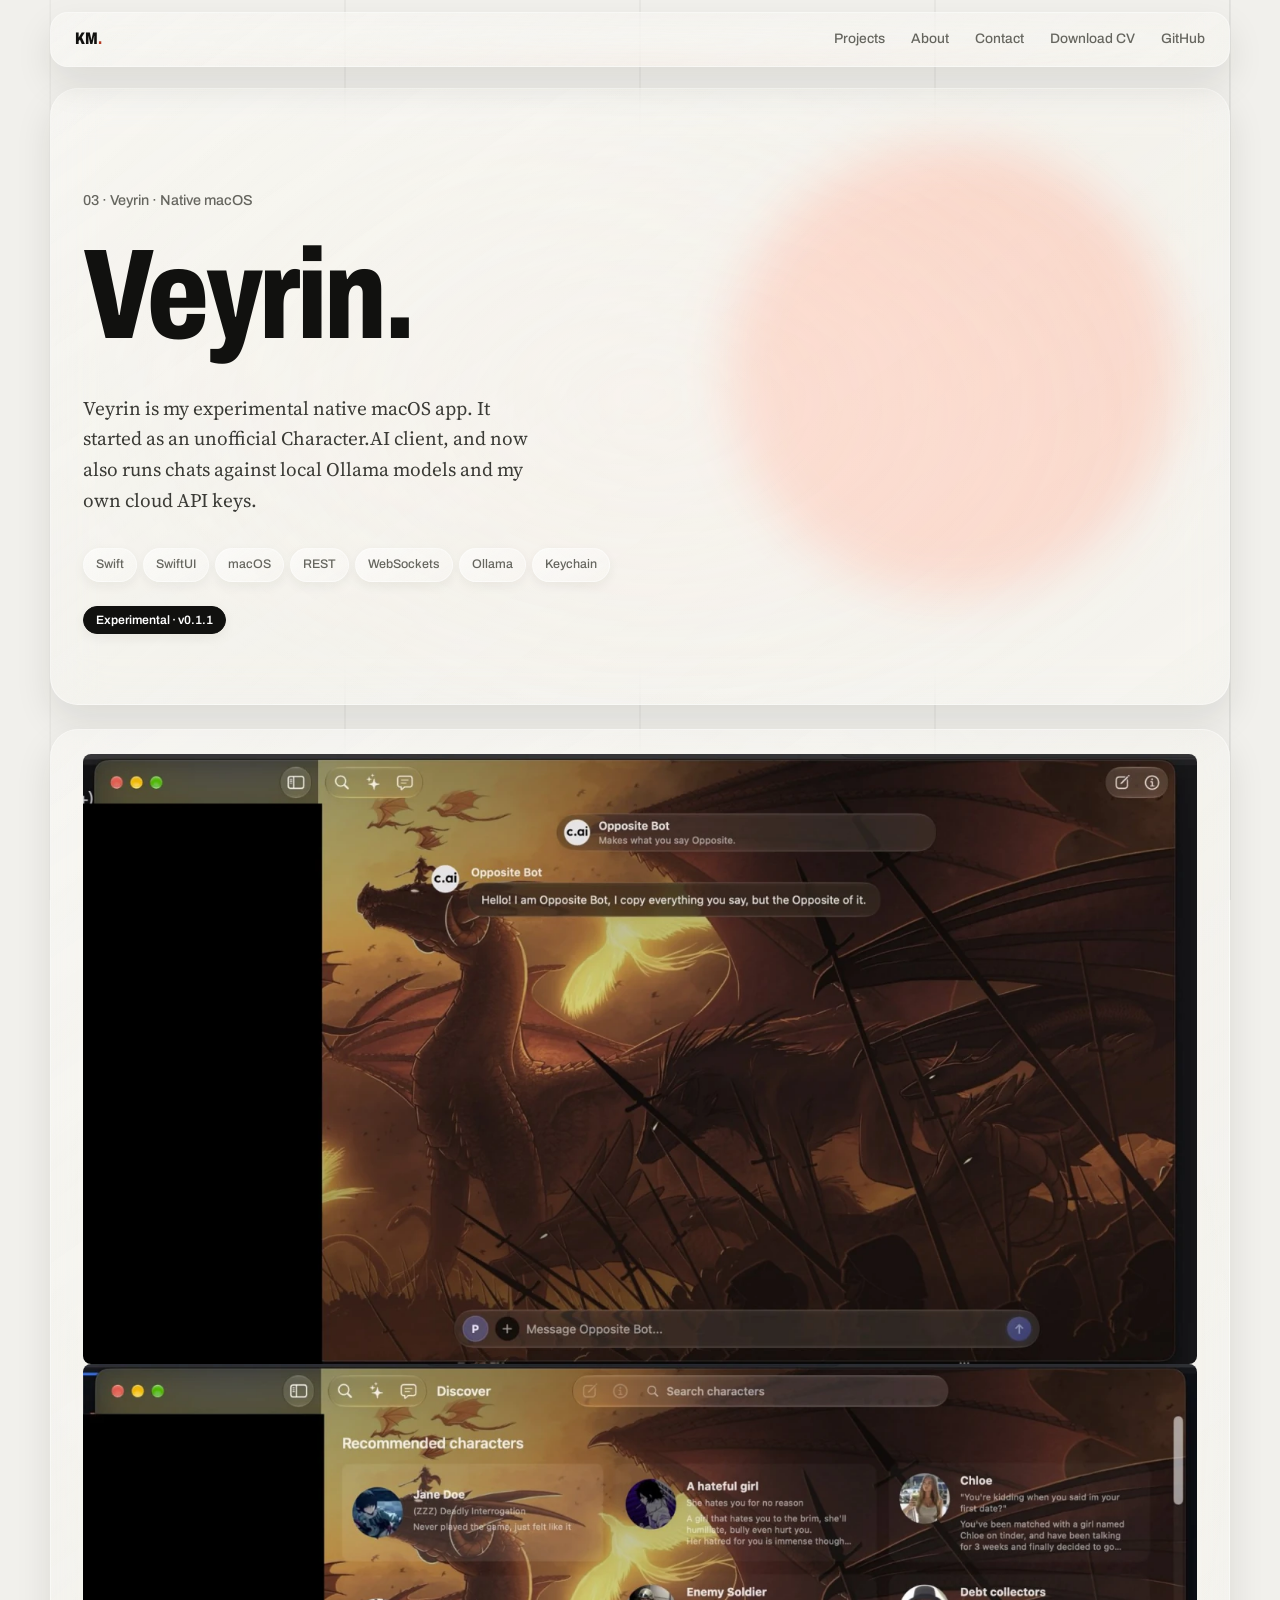
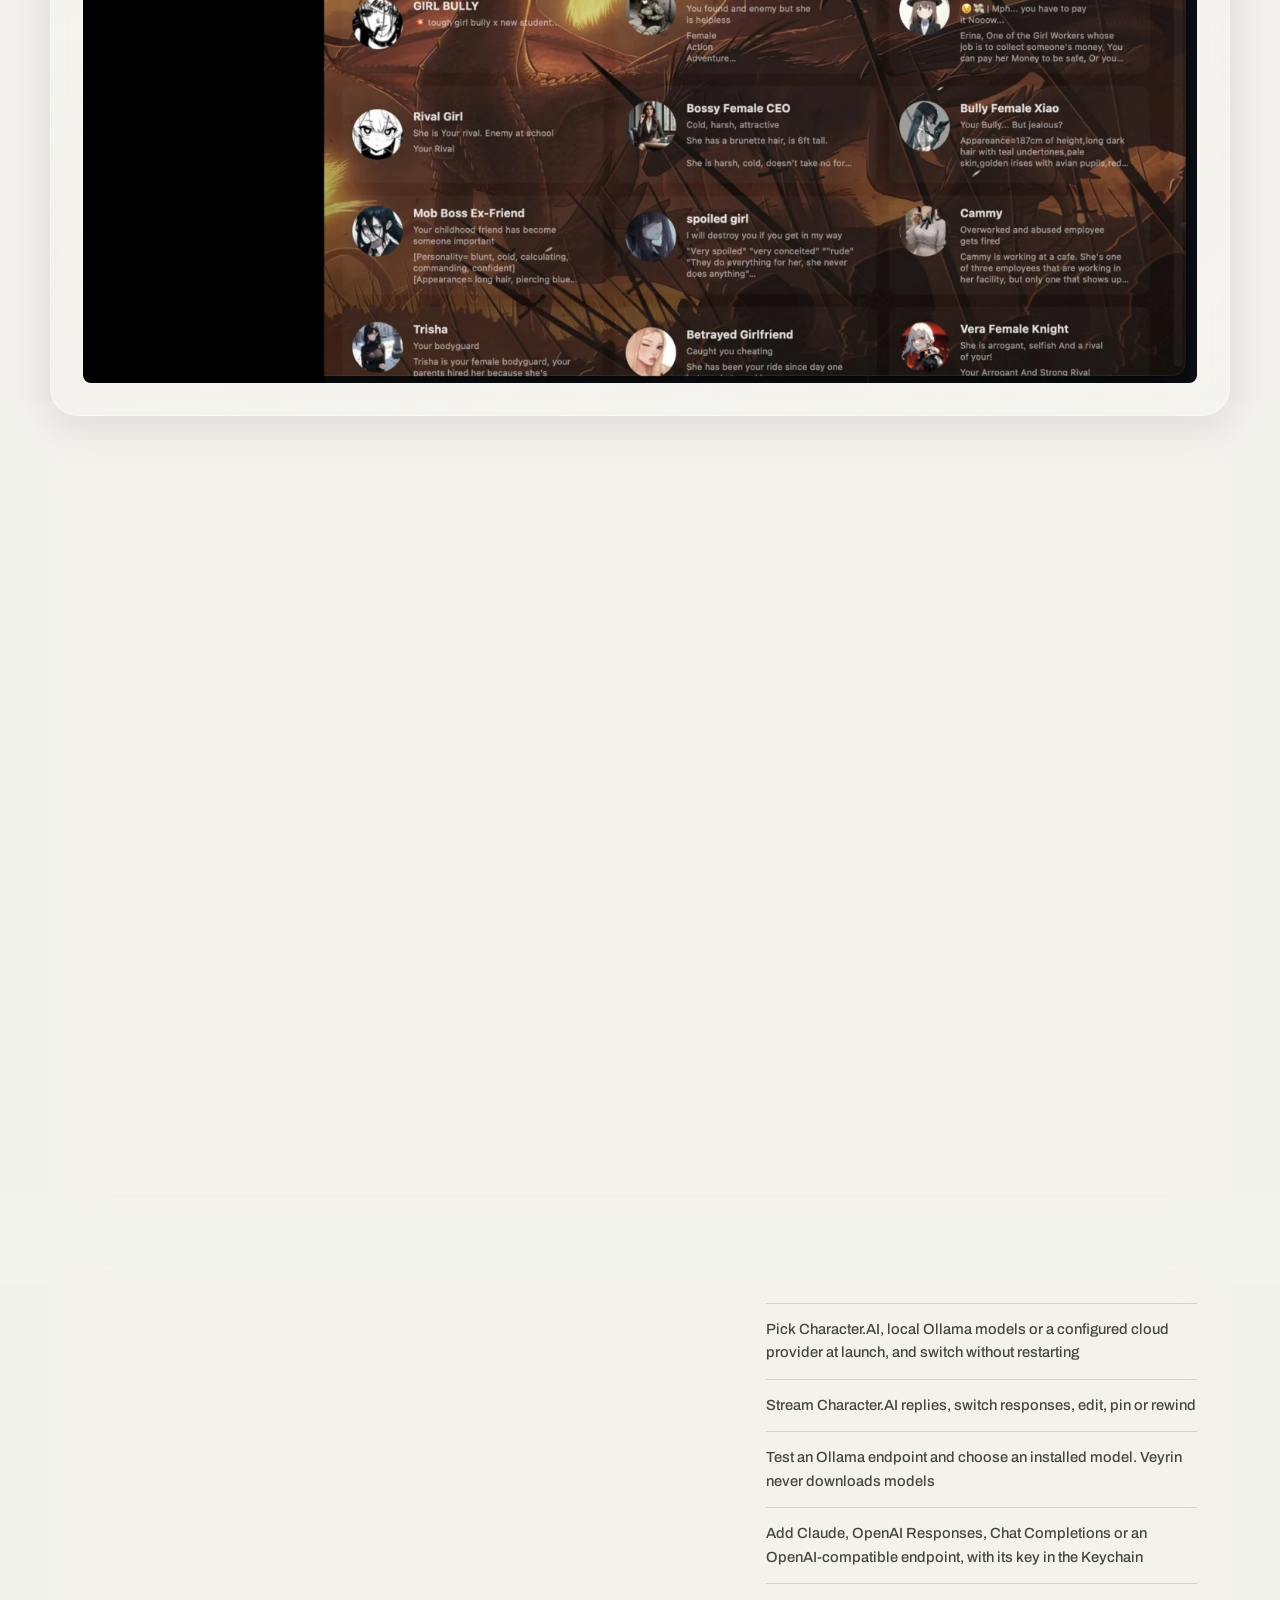
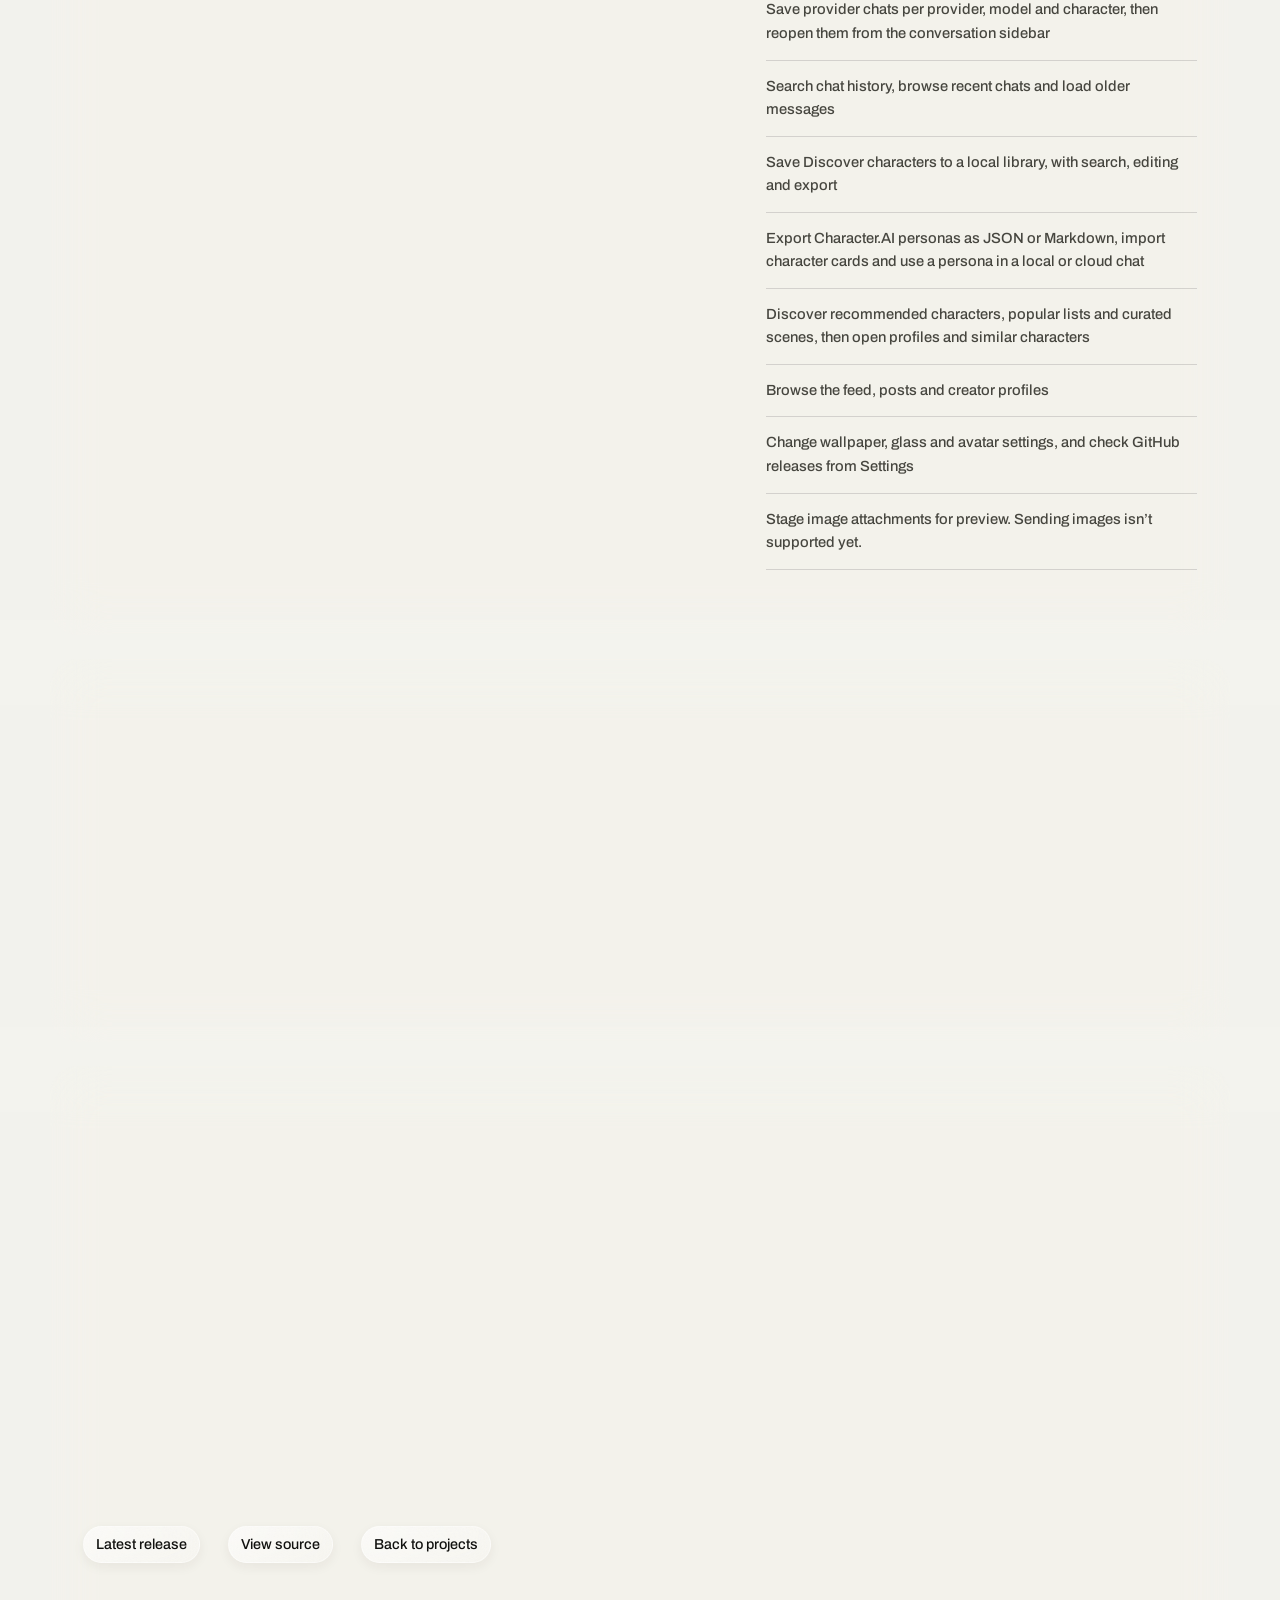
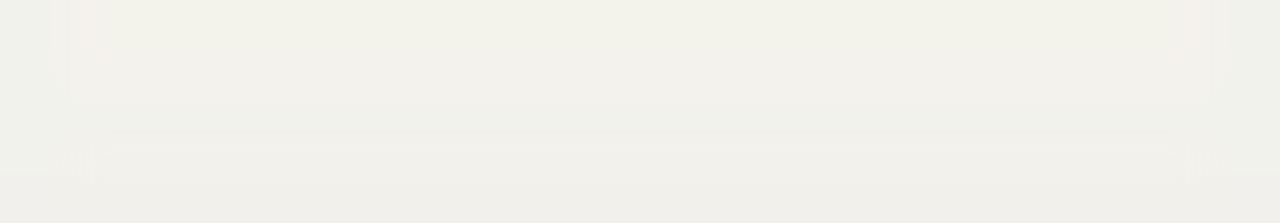
==== commit 64eacca9: "Document Veyrin's local and cloud AI support Update the portfolio and project page to describe Ollam" ====
--- a/projects/character-ai-macos-client.html
+++ b/projects/character-ai-macos-client.html
@@ -3,7 +3,7 @@
 <head>
   <meta charset="UTF-8">
   <meta name="viewport" content="width=device-width, initial-scale=1.0">
-  <meta name="description" content="Veyrin is an experimental native macOS app built with SwiftUI.">
+  <meta name="description" content="Veyrin is an experimental native macOS client for Character.AI, local Ollama models and cloud providers, built with SwiftUI.">
   <meta name="theme-color" content="#f5f5f2">
   <meta name="robots" content="index, follow">
   <title>Veyrin | Kody Morrison</title>
@@ -30,8 +30,8 @@
     <section class="case-hero">
       <p class="eyebrow reveal reveal-delay-1">03 · Veyrin · Native macOS</p>
       <h1 class="reveal reveal-delay-1">Veyrin.</h1>
-      <p class="case-intro reveal reveal-delay-3">Veyrin is my experimental native macOS app, built in SwiftUI with REST for chat history and WebSockets for streamed replies.</p>
-      <div class="case-meta reveal reveal-delay-3"><span>Swift</span><span>SwiftUI</span><span>macOS</span><span>REST</span><span>WebSockets</span><span>Keychain</span></div>
+      <p class="case-intro reveal reveal-delay-3">Veyrin is my experimental native macOS app. It started as an unofficial Character.AI client, and now also runs chats against local Ollama models and my own cloud API keys.</p>
+      <div class="case-meta reveal reveal-delay-3"><span>Swift</span><span>SwiftUI</span><span>macOS</span><span>REST</span><span>WebSockets</span><span>Ollama</span><span>Keychain</span></div>
       <span class="case-status case-status-active reveal reveal-delay-3">Experimental · v0.1.1</span>
     </section>
 
@@ -44,8 +44,9 @@
       <div class="case-grid">
         <p class="case-lead reveal">A native Mac app, not a web wrapper.</p>
         <div class="reveal reveal-delay-1">
-          <p>The app is split into SwiftUI views, view models and services. REST loads chats and profiles. WebSockets handle streamed replies, edits and alternate responses.</p>
-          <p>Sign-in uses a session token, which the app checks before saving it in the macOS Keychain. Requests go to Character.AI over HTTPS and WSS. The app doesn’t keep HTTP cookies or cache responses.</p>
+          <p>The app is split into SwiftUI views, view models and services. Character.AI runs through its own REST and WebSocket layer, because there’s no public API for third-party clients. Local and cloud chat use a separate provider layer that lists models and streams text over HTTP.</p>
+          <p>That split is deliberate. Character.AI keeps candidates, pins, edits and rewind, while Ollama and the cloud providers only have to stream a reply. Forcing both through one generic conversation API would have cost the Character.AI features.</p>
+          <p>Sign-in uses a session token, which the app checks before saving it in the macOS Keychain. Cloud API keys are separate Keychain items. Provider requests use an ephemeral session with no cookies, cache or redirects, and only the endpoint you picked receives the chat.</p>
           <p>Character.AI doesn’t offer a public API for third-party clients, so Veyrin uses undocumented endpoints. They can change without notice, and using an unofficial client may put your account at risk.</p>
         </div>
       </div>
@@ -56,19 +57,29 @@
         <p class="case-lead reveal">What it can do.</p>
         <div class="reveal reveal-delay-1">
           <ul class="case-list">
+            <li>Pick Character.AI, local Ollama models or a configured cloud provider at launch, and switch without restarting</li>
+            <li>Stream Character.AI replies, switch responses, edit, pin or rewind</li>
+            <li>Test an Ollama endpoint and choose an installed model. Veyrin never downloads models</li>
+            <li>Add Claude, OpenAI Responses, Chat Completions or an OpenAI-compatible endpoint, with its key in the Keychain</li>
+            <li>Save provider chats per provider, model and character, then reopen them from the conversation sidebar</li>
             <li>Search chat history, browse recent chats and load older messages</li>
-            <li>Discover recommended characters, popular lists and curated scenes</li>
-            <li>Search characters, open profiles and find similar characters</li>
+            <li>Save Discover characters to a local library, with search, editing and export</li>
+            <li>Export Character.AI personas as JSON or Markdown, import character cards and use a persona in a local or cloud chat</li>
+            <li>Discover recommended characters, popular lists and curated scenes, then open profiles and similar characters</li>
             <li>Browse the feed, posts and creator profiles</li>
-            <li>Switch personas and view conversation memory</li>
-            <li>Choose a chat style when starting a copied conversation</li>
-            <li>Stream replies, edit messages, switch responses, pin or rewind</li>
-            <li>Read conversations, profile details, personas and Charms activity</li>
-            <li>Change wallpaper, glass and avatar settings</li>
-            <li>Check GitHub releases from Settings</li>
-            <li>Sign in with a session token stored in the macOS Keychain</li>
+            <li>Change wallpaper, glass and avatar settings, and check GitHub releases from Settings</li>
             <li>Stage image attachments for preview. Sending images isn’t supported yet.</li>
           </ul>
+        </div>
+      </div>
+    </section>
+
+    <section class="case-section">
+      <div class="case-grid">
+        <p class="case-lead reveal">What it keeps on the Mac.</p>
+        <div class="reveal reveal-delay-1">
+          <p>Saved characters, library edits, imported personas, provider chats and the image cache are plain JSON and files in Application Support. They stay on disk after you sign out, and they aren’t encrypted.</p>
+          <p>Because those are plain local files, saving characters and chatting with Ollama keep working without a connection. Character.AI history is still fetched per request, so that side needs a network.</p>
         </div>
       </div>
     </section>
@@ -77,8 +88,8 @@
       <div class="case-grid">
         <p class="case-lead reveal">It’s still early.</p>
         <div class="reveal reveal-delay-1">
-          <p>This is an experimental release, and the Character.AI endpoints it uses are undocumented. Character search results aren’t available, chats need a connection, and image attachments can be previewed but not sent. The app doesn’t install updates or have a notarised release for general use.</p>
-          <p>Persona settings and wallpaper are saved on the Mac. They aren’t encrypted, and signing out doesn’t remove them or the image cache.</p>
+          <p>This is an experimental release, and the Character.AI endpoints it uses are undocumented. Character search needs the web-next-auth cookie from a signed-in browser; suggestions, Discover and similar characters work without it. Chat history still needs a connection, cloud chat is text only, and image attachments can be previewed but not sent.</p>
+          <p>Provider chats live only on this Mac and nothing migrates between providers. The build is ad-hoc signed rather than notarised, and it doesn’t install updates.</p>
         </div>
       </div>
       <div class="case-actions reveal">
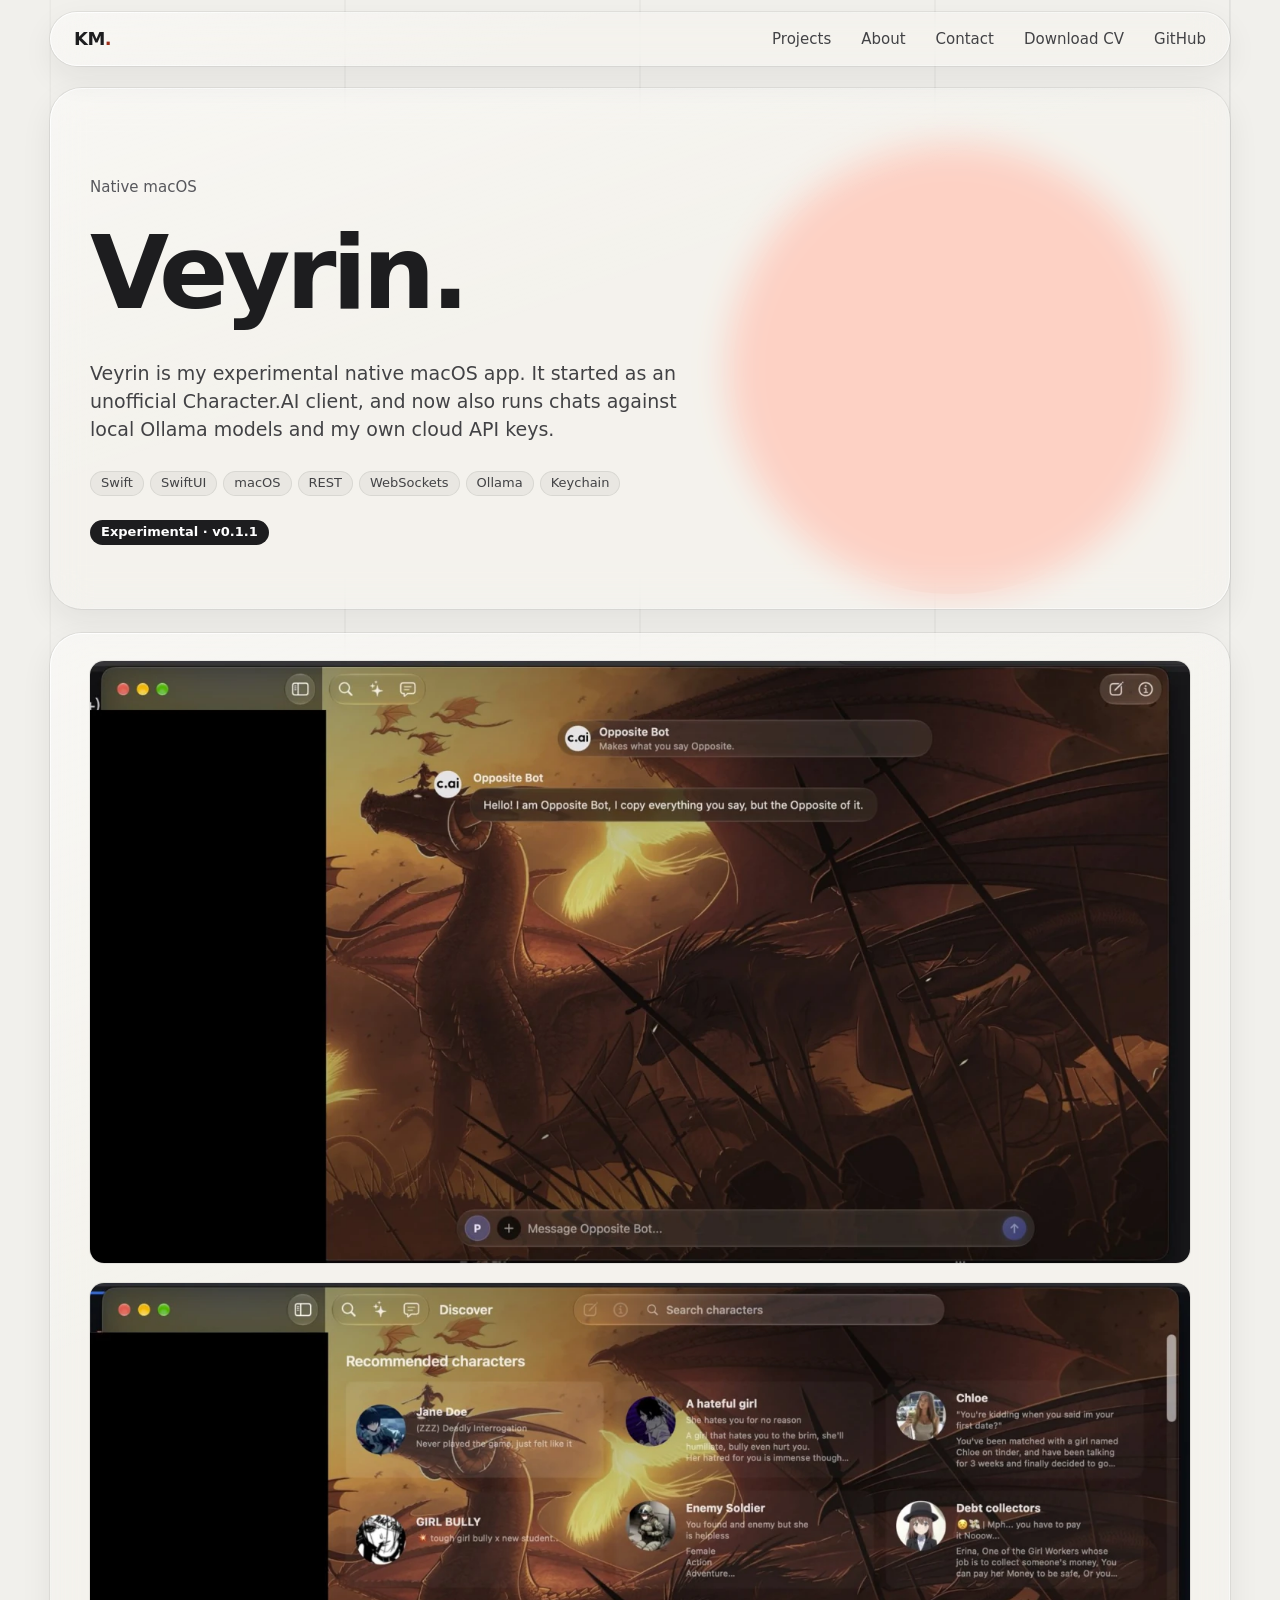
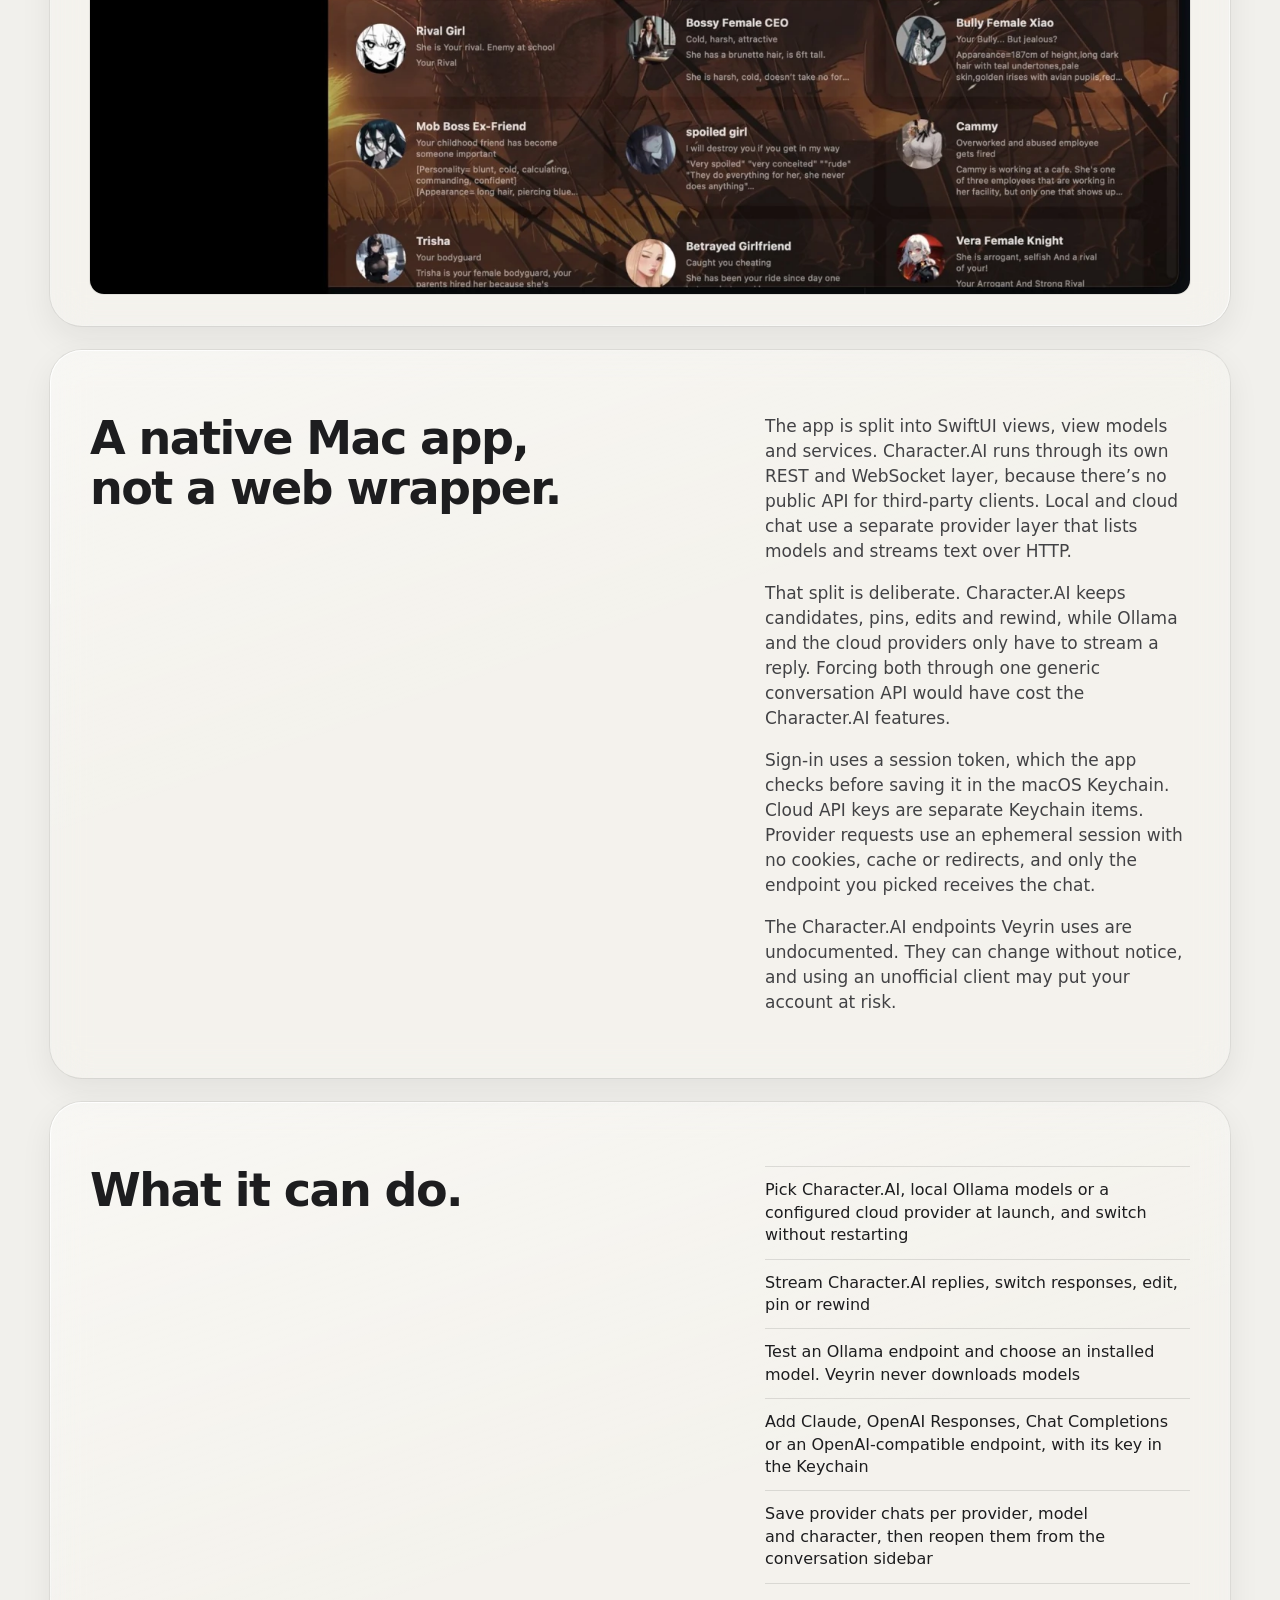
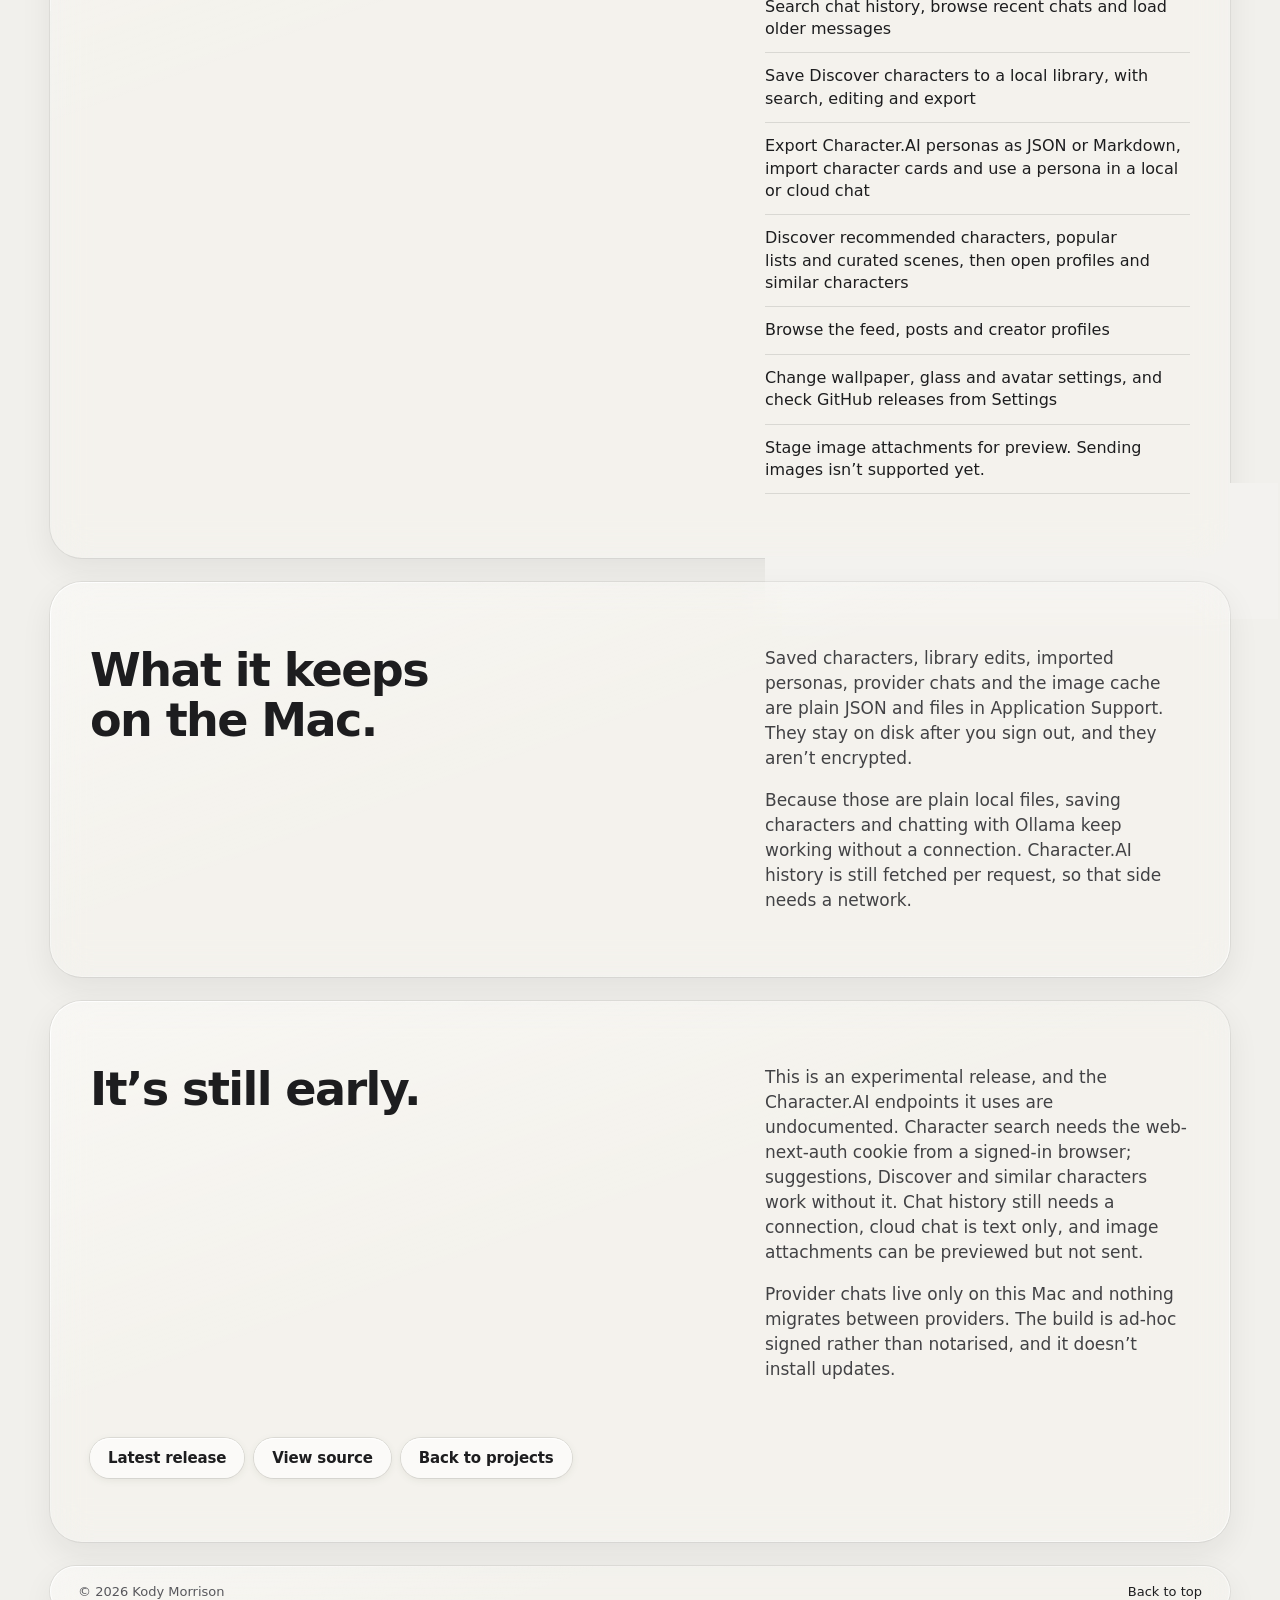
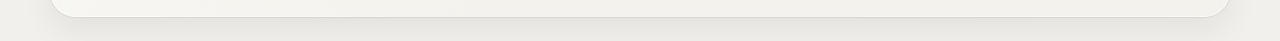
==== commit 9aa0663e: "Redesign portfolio with Liquid Glass styling Replace external fonts and the previous visual system w" ====
--- a/projects/character-ai-macos-client.html
+++ b/projects/character-ai-macos-client.html
@@ -4,14 +4,11 @@
   <meta charset="UTF-8">
   <meta name="viewport" content="width=device-width, initial-scale=1.0">
   <meta name="description" content="Veyrin is an experimental native macOS client for Character.AI, local Ollama models and cloud providers, built with SwiftUI.">
-  <meta name="theme-color" content="#f5f5f2">
+  <meta name="theme-color" content="#f1f0ec">
   <meta name="robots" content="index, follow">
   <title>Veyrin | Kody Morrison</title>
   <link rel="icon" href="../favicon.svg" type="image/svg+xml">
-  <link rel="preconnect" href="https://fonts.googleapis.com">
-  <link rel="preconnect" href="https://fonts.gstatic.com" crossorigin>
-  <link href="https://fonts.googleapis.com/css2?family=Archivo:wdth,wght@62..125,400..900&family=Source+Serif+4:opsz,wght@8..60,400&display=swap" rel="stylesheet">
-  <link rel="stylesheet" href="../styles.css?v=20261022-6">
+  <link rel="stylesheet" href="../styles.css?v=20261024-1">
   <script src="../script.js" defer></script>
 </head>
 <body>
@@ -28,7 +25,7 @@
 
   <main class="case-study">
     <section class="case-hero">
-      <p class="eyebrow reveal reveal-delay-1">03 · Veyrin · Native macOS</p>
+      <p class="eyebrow reveal reveal-delay-1">Native macOS</p>
       <h1 class="reveal reveal-delay-1">Veyrin.</h1>
       <p class="case-intro reveal reveal-delay-3">Veyrin is my experimental native macOS app. It started as an unofficial Character.AI client, and now also runs chats against local Ollama models and my own cloud API keys.</p>
       <div class="case-meta reveal reveal-delay-3"><span>Swift</span><span>SwiftUI</span><span>macOS</span><span>REST</span><span>WebSockets</span><span>Ollama</span><span>Keychain</span></div>
@@ -47,7 +44,7 @@
           <p>The app is split into SwiftUI views, view models and services. Character.AI runs through its own REST and WebSocket layer, because there’s no public API for third-party clients. Local and cloud chat use a separate provider layer that lists models and streams text over HTTP.</p>
           <p>That split is deliberate. Character.AI keeps candidates, pins, edits and rewind, while Ollama and the cloud providers only have to stream a reply. Forcing both through one generic conversation API would have cost the Character.AI features.</p>
           <p>Sign-in uses a session token, which the app checks before saving it in the macOS Keychain. Cloud API keys are separate Keychain items. Provider requests use an ephemeral session with no cookies, cache or redirects, and only the endpoint you picked receives the chat.</p>
-          <p>Character.AI doesn’t offer a public API for third-party clients, so Veyrin uses undocumented endpoints. They can change without notice, and using an unofficial client may put your account at risk.</p>
+          <p>The Character.AI endpoints Veyrin uses are undocumented. They can change without notice, and using an unofficial client may put your account at risk.</p>
         </div>
       </div>
     </section>
@@ -100,6 +97,6 @@
     </section>
   </main>
 
-  <footer><span>© 2026 Kody Morrison</span><span>Built with HTML, CSS &amp; JavaScript</span><a href="../index.html#top">Back to top</a></footer>
+  <footer><span>© 2026 Kody Morrison</span><a href="../index.html#top">Back to top</a></footer>
 </body>
 </html>
--- a/styles.css
+++ b/styles.css
@@ -1,84 +1,90 @@
 /* ==========================================================================
    Kody Morrison — portfolio
-   Direction: restrained glass as a material, used in two places only
-   (the header and the project cards). Everything else is flat type on a
-   ruled page.
-
-   Type:    Archivo (condensed, bold) for headings and interface text,
-            Source Serif 4 for reading text.
-   Backdrop: a fixed ruled grid plus one flat tinted disc. The grid is what
-            makes the glass legible: lines stay crisp outside a panel and
-            dissolve inside it.
+   Liquid Glass, light mode, with system (SF Pro) typography.
+
+   Material hierarchy (each level is visibly different from the one it sits on)
+     1. Panels   page sections, header, footer. The only layers that blur what
+                 is behind them (one blur per stack, never glass-on-glass).
+     2. Cards    project cards and the "current project" bar. Lighter tint,
+                 stronger rim and lift. They sit on a panel, so they don't blur.
+     3. Buttons  capsule controls (links). Brightest fill, press state.
+     4. Tags     non-interactive labels. Tonal fill, no glass at all.
+
+   Light: top-left. Every glass surface gets a specular rim that is bright at
+   the top-left and bottom-right and dim along the sides, plus a soft sheen.
+   The header, project cards and current-project bar also catch light under
+   the pointer (script.js sets --glass-x / --glass-y).
+
+   Backdrop: four column rules matching the content column, and one flat tinted
+   disc. Glass needs something behind it to bend; this is deliberately sparse.
    ========================================================================== */
 
 :root {
+  color-scheme: light;
+
   --bg: #f1f0ec;
-  --surface: #fff;
-  --text: #11110f;
-  --muted: #66665f;
-  --line: rgba(17, 17, 15, .14);
-  --grid: rgba(17, 17, 15, .07);
-  --accent: #d64a2f;       /* fills, dot, underlines */
-  --accent-ink: #b53a22;   /* accent for small text (AA on the page background) */
-  --accent-tint: rgba(214, 74, 47, .2);
+  --text: #1d1d1f;
+  --text-2: #424245;
+  --muted: #57575c;
+  --accent: #d64a2f;          /* fills, dot, focus ring */
+  --accent-ink: #9c2f1a;      /* accent used as small text; AA over the disc */
+  --accent-tint: rgba(214, 74, 47, .22);
+  --grid: rgba(29, 29, 31, .07);
+  --line: rgba(29, 29, 31, .12);
+
   --max: 1180px;
   --ease: cubic-bezier(.22, 1, .36, 1);
 
-  --display: "Archivo", "Helvetica Neue", Arial, sans-serif;
-  --body: "Source Serif 4", Georgia, "Times New Roman", serif;
-
-  --glass-bg: rgba(249, 248, 244, .2);
-  --glass-edge: rgba(255, 255, 255, .42);
-  --glass-blur: blur(26px) saturate(165%);
-  --glass-shadow: 0 16px 36px rgba(32, 28, 23, .1);
-
-  --r-panel: 18px;
-  --r-media: 8px;
-  --r-chip: 3px;
-}
-
-@property --glass-x {
-  syntax: "<length>";
-  inherits: true;
-  initial-value: 0px;
-}
-@property --glass-y {
-  syntax: "<length>";
-  inherits: true;
-  initial-value: 0px;
+  /* SF Pro on Apple devices, the platform UI font everywhere else */
+  --font: -apple-system, BlinkMacSystemFont, "SF Pro Text", "SF Pro Display", system-ui, "Segoe UI", Roboto, "Helvetica Neue", Arial, sans-serif;
+
+  /* Apple-style type scale */
+  --fs-body: 1.0625rem;       /* 17 */
+  --fs-sub: .9375rem;         /* 15 */
+  --fs-foot: .8125rem;        /* 13 */
+
+  /* glass */
+  --blur: blur(18px) saturate(170%);
+  --tint-panel: rgba(255, 255, 255, .18);
+  --tint-card: rgba(255, 255, 255, .28);
+  --sheen: linear-gradient(160deg, rgba(255, 255, 255, .34), rgba(255, 255, 255, 0) 42%);
+  --hairline: 0 0 0 1px rgba(29, 29, 31, .07);
+  --lift-panel: 0 12px 32px rgba(32, 28, 23, .07);
+  --lift-card: 0 6px 18px rgba(32, 28, 23, .08);
+  --rim: linear-gradient(135deg, rgba(255, 255, 255, .95), rgba(255, 255, 255, .16) 30%, rgba(255, 255, 255, .06) 62%, rgba(255, 255, 255, .7));
+
+  /* corners: concentric (card radius minus its padding is the media radius) */
+  --r-panel: 32px;
+  --r-card: 26px;
+  --r-media: 14px;
 }
 
 * { box-sizing: border-box; }
-html { scroll-behavior: smooth; scroll-padding-top: 90px; }
+html { scroll-behavior: smooth; scroll-padding-top: 92px; -webkit-text-size-adjust: 100%; }
 body {
   margin: 0;
   overflow-x: hidden;
   background: var(--bg);
   color: var(--text);
-  font-family: var(--body);
-  font-size: 1.0625rem;
-  line-height: 1.6;
+  font-family: var(--font);
+  font-size: var(--fs-body);
+  line-height: 1.47;
+  -webkit-font-smoothing: antialiased;
 }
 a { color: inherit; text-decoration: none; }
-a:focus-visible { outline: 2px solid var(--accent); outline-offset: 5px; }
+a:focus-visible { outline: 2px solid var(--accent); outline-offset: 3px; border-radius: 6px; }
 img { max-width: 100%; }
 ::selection { background: var(--accent); color: #fff; }
 
-/* interface text: Archivo, sentence case, no monospace */
-.wordmark, nav, .eyebrow, .text-link, .current-project, .project-meta, .project-status,
-.tags, .project-links, .contact-links, footer, .case-meta, .case-list, .case-actions, .case-status {
-  font-family: var(--display);
-  font-stretch: 100%;
-}
-
-/* --------------------------------------------------------------------------
-   Backdrop: column rules + one flat tinted disc
+h1, h2, h3, .about-lead, .case-lead { margin: 0; font-weight: 700; text-wrap: balance; }
+p, li { text-wrap: pretty; }
+
+/* --------------------------------------------------------------------------
+   Backdrop
    -------------------------------------------------------------------------- */
 body::before,
 body::after { content: ""; position: fixed; z-index: -1; pointer-events: none; }
 
-/* Column rules that match the content column (four equal columns), so the
-   structure behind the glass is the page's own layout. */
 body::before {
   top: 0;
   bottom: 0;
@@ -99,65 +105,72 @@
 }
 
 /* --------------------------------------------------------------------------
-   Liquid glass surfaces
+   1. Panels (the only blurred layer)
    -------------------------------------------------------------------------- */
 .site-header, .hero, .projects, .about, .stack, .contact, footer,
-.current-project, .project, .case-hero, .case-screenshot, .case-section {
-  position: relative;
-  isolation: isolate;
-  background: linear-gradient(145deg, rgba(255, 255, 255, .18), rgba(255, 255, 255, .04) 52%, rgba(255, 255, 255, .12)), var(--glass-bg);
-  border: 1px solid var(--glass-edge);
-  -webkit-backdrop-filter: var(--glass-blur);
-  backdrop-filter: var(--glass-blur);
-  box-shadow: var(--glass-shadow);
-}
-.site-header::before, .hero::before, .projects::before, .about::before,
-.stack::before, .contact::before, footer::before, .current-project::before,
-.project::before, .case-hero::before, .case-screenshot::before, .case-section::before {
+.case-hero, .case-screenshot, .case-section,
+.current-project, .project { position: relative; }
+
+.site-header, .hero, .projects, .about, .stack, .contact, footer,
+.case-hero, .case-screenshot, .case-section {
+  background: var(--sheen), var(--tint-panel);
+  -webkit-backdrop-filter: var(--blur);
+  backdrop-filter: var(--blur);
+  box-shadow: var(--hairline), var(--lift-panel);
+}
+
+/* 2. Cards: sit on a panel, so no second blur, just a stronger material */
+.current-project, .project {
+  background: var(--sheen), var(--tint-card);
+  box-shadow: var(--hairline), var(--lift-card);
+}
+
+/* specular rim (1px ring, masked out of a gradient) */
+.site-header::after, .hero::after, .projects::after, .about::after, .stack::after,
+.contact::after, footer::after, .case-hero::after, .case-screenshot::after,
+.case-section::after, .current-project::after, .project::after {
+  content: "";
+  position: absolute;
+  inset: 0;
+  z-index: 2;
+  padding: 1px;
+  border-radius: inherit;
+  pointer-events: none;
+  background: var(--rim);
+  -webkit-mask: linear-gradient(#000 0 0) content-box, linear-gradient(#000 0 0);
+  -webkit-mask-composite: xor;
+  mask: linear-gradient(#000 0 0) content-box, linear-gradient(#000 0 0);
+  mask-composite: exclude;
+}
+
+/* light that follows the pointer: header, project cards, current-project only */
+.site-header::before, .current-project::before, .project::before {
   content: "";
   position: absolute;
   inset: 0;
   z-index: 0;
+  border-radius: inherit;
   pointer-events: none;
-  border-radius: inherit;
-  background:
-    radial-gradient(ellipse 70% 90% at calc(50% + var(--glass-x, 0px)) calc(50% + var(--glass-y, 0px)), rgba(255, 255, 255, .3), transparent 72%),
-    radial-gradient(ellipse 65% 75% at calc(50% + var(--glass-x, 0px) + 36px) calc(50% + var(--glass-y, 0px) + 24px), rgba(255, 190, 160, .1), transparent 74%),
-    linear-gradient(135deg, rgba(255, 255, 255, .14), transparent 48%, rgba(255, 255, 255, .05));
-  mix-blend-mode: screen;
-  opacity: .72;
-  transition: opacity .35s ease, --glass-x .18s ease-out, --glass-y .18s ease-out;
-}
-.site-header > *, .hero > *, .projects > *, .about > *, .stack > *,
-.contact > *, footer > *, .current-project > *, .project > *,
-.case-hero > *, .case-screenshot > *, .case-section > * {
-  position: relative;
-  z-index: 1;
+  opacity: 0;
+  transition: opacity .3s ease;
+  background: radial-gradient(circle 280px at calc(50% + var(--glass-x, 0px)) calc(50% + var(--glass-y, 0px)), rgba(255, 255, 255, .95), rgba(255, 255, 255, 0) 70%);
 }
 @media (hover: hover) and (pointer: fine) {
-  .site-header:hover::before, .hero:hover::before, .projects:hover::before,
-  .about:hover::before, .stack:hover::before, .contact:hover::before,
-  footer:hover::before, .current-project:hover::before, .project:hover::before,
-  .case-hero:hover::before, .case-screenshot:hover::before, .case-section:hover::before { opacity: 1; }
-}
-.tags span, .project-status, .case-meta span, .case-status,
-.project-links a, .contact-links a, .case-actions a, .text-link {
-  border: 1px solid var(--glass-edge);
-  border-radius: 999px;
-  background: rgba(255, 255, 255, .3);
-  -webkit-backdrop-filter: blur(14px) saturate(150%);
-  backdrop-filter: blur(14px) saturate(150%);
-  box-shadow: inset 0 1px 0 rgba(255, 255, 255, .75), 0 4px 12px rgba(32, 28, 23, .06);
-}
+  .site-header:hover::before, .current-project:hover::before, .project:hover::before { opacity: 1; }
+}
+
+/* real content sits above the sheen and below the rim */
+.site-header > *, .hero > *, .projects > *, .about > *, .stack > *, .contact > *,
+footer > *, .case-hero > *, .case-screenshot > *, .case-section > *,
+.current-project > *, .project > * { position: relative; z-index: 1; }
+
 @supports not ((backdrop-filter: blur(1px)) or (-webkit-backdrop-filter: blur(1px))) {
   .site-header, .hero, .projects, .about, .stack, .contact, footer,
-  .current-project, .project, .case-hero, .case-screenshot, .case-section {
-    background: rgba(249, 249, 246, .96);
-  }
-}
-
-/* --------------------------------------------------------------------------
-   Header
+  .case-hero, .case-screenshot, .case-section { background: rgba(250, 249, 246, .94); }
+}
+
+/* --------------------------------------------------------------------------
+   Header: floating capsule
    -------------------------------------------------------------------------- */
 .site-header {
   position: fixed;
@@ -166,152 +179,184 @@
   transform: translateX(-50%);
   z-index: 50;
   width: min(var(--max), calc(100% - 48px));
-  margin: 0 auto;
-  padding: 13px 24px;
+  padding: 8px 10px 8px 24px;
   display: flex;
   justify-content: space-between;
   align-items: center;
-  border-radius: 18px;
-}
-.hero, .case-hero {
-  border-radius: 28px;
-  margin: 88px 0 24px;
-  padding-right: 32px;
-  padding-left: 32px;
-}
-.projects, .about, .stack, .contact {
-  margin: 24px 0;
-  padding-right: 32px;
-  padding-left: 32px;
-  border-radius: 28px;
-}
-.case-section, .case-screenshot {
-  margin: 24px 0;
-  padding-right: 32px;
-  padding-left: 32px;
-  border-radius: 28px;
-}
-.wordmark { font-size: 1.05rem; font-weight: 800; font-stretch: 75%; letter-spacing: -.01em; transition: opacity .3s ease; }
-.wordmark:hover { opacity: .55; }
-.wordmark span, .text-link span, .project-type, .project-links span, .contact-links span, .case-actions span { color: var(--accent-ink); }
-
-nav { display: flex; gap: 26px; font-size: .86rem; font-weight: 500; }
-nav, .hero, .case-study { scroll-margin-top: 128px; }
-nav a { position: relative; color: var(--muted); transition: color .3s ease; }
-nav a::after { content: ""; position: absolute; right: 0; bottom: -6px; left: 0; height: 1px; background: var(--accent); transform: scaleX(0); transform-origin: right; transition: transform .4s var(--ease); }
-nav a:hover { color: var(--text); }
-nav a:hover::after { transform: scaleX(1); transform-origin: left; }
+  border-radius: 999px;
+}
+.wordmark { font-size: 1.125rem; font-weight: 700; letter-spacing: -.03em; transition: opacity .25s ease; }
+.wordmark span { color: var(--accent-ink); }
+
+nav { display: flex; align-items: center; gap: 2px; font-size: var(--fs-sub); font-weight: 500; }
+nav a { padding: 8px 14px; border-radius: 999px; color: var(--text-2); transition: color .25s ease, background-color .25s ease; }
+nav a:focus-visible { border-radius: 999px; }
+
+@media (hover: hover) {
+  .wordmark:hover { opacity: .6; }
+  nav a:hover { color: var(--text); background: rgba(29, 29, 31, .07); }
+}
 
 main { width: min(var(--max), calc(100% - 48px)); margin: 0 auto; }
 
 /* --------------------------------------------------------------------------
-   Headings
-   -------------------------------------------------------------------------- */
-h1, h2, h3, .about-lead, .case-lead { font-family: var(--display); font-stretch: 75%; font-weight: 700; }
-
-/* --------------------------------------------------------------------------
-   Hero: title left, link bottom-left, intro bottom-right
-   -------------------------------------------------------------------------- */
-.hero { min-height: 84vh; padding: 90px 32px 80px; display: flex; flex-direction: column; justify-content: space-between; }
-.eyebrow { margin: 0 0 28px; color: var(--muted); font-size: .9rem; font-weight: 500; }
-.hero-title { max-width: 1000px; margin: 0 0 80px; font-size: clamp(4.4rem, 12vw, 10.5rem); line-height: .88; letter-spacing: -.025em; font-weight: 800; }
-.hero-title em,
-.contact h2 em { color: var(--muted); font-family: var(--body); font-stretch: 100%; font-weight: 400; letter-spacing: -.03em; }
-.line-reveal { display: block; overflow: hidden; padding-bottom: .06em; }
+   Hero
+   -------------------------------------------------------------------------- */
+.hero, .case-hero { margin: 88px 0 24px; border-radius: var(--r-panel); }
+.hero {
+  min-height: calc(100vh - 112px);
+  min-height: calc(100svh - 112px);
+  padding: 88px 40px 56px;
+  display: flex;
+  flex-direction: column;
+  justify-content: space-between;
+}
+.eyebrow { margin: 0 0 24px; color: var(--muted); font-size: var(--fs-sub); font-weight: 500; }
+.hero-title { max-width: 1000px; margin: 0 0 72px; font-size: clamp(3.4rem, 9.2vw, 7.75rem); line-height: .98; letter-spacing: -.045em; font-weight: 700; }
+.hero-title em, .contact h2 em, .case-hero h1 em { font-style: normal; color: var(--muted); }
+.line-reveal { display: block; overflow: hidden; padding-bottom: .08em; }
 .line-reveal > span,
 .line-reveal > em { display: inline-block; transform: translateY(60%); animation: title-in .65s .25s var(--ease) forwards; }
 .line-reveal:nth-child(2) > em { animation-delay: .35s; }
 
-.hero-bottom { display: grid; grid-template-columns: minmax(0, 1fr) minmax(260px, 420px); gap: 40px; align-items: end; }
-.intro { max-width: 40ch; margin: 0; color: #3b3b36; font-size: 1.12rem; line-height: 1.55; }
-.text-link { order: -1; justify-self: start; border-bottom: 1px solid var(--text); padding-bottom: 5px; font-size: .95rem; font-weight: 500; transition: opacity .3s ease; }
-.text-link:hover { opacity: .55; }
-.text-link span { display: inline-block; margin-left: 8px; }
-
-/* --------------------------------------------------------------------------
-   Section scaffolding
-   -------------------------------------------------------------------------- */
-.projects, .about { padding: 100px 32px; }
-
-.section-heading { display: grid; grid-template-columns: minmax(0, 1.2fr) minmax(0, 1fr); gap: 25px; align-items: end; margin-bottom: 56px; }
-.section-heading h2 { margin: 0; font-size: clamp(2.6rem, 5.4vw, 4.8rem); line-height: .95; letter-spacing: -.02em; }
+.hero-bottom { display: grid; grid-template-columns: minmax(0, 1fr) minmax(260px, 440px); gap: 40px; align-items: end; }
+.intro { max-width: 42ch; margin: 0; color: var(--text-2); font-size: 1.1875rem; line-height: 1.45; }
+.text-link { order: -1; justify-self: start; }
+
+/* --------------------------------------------------------------------------
+   3. Buttons: capsule controls
+   -------------------------------------------------------------------------- */
+.text-link, .project-links a, .contact-links a, .case-actions a {
+  display: inline-flex;
+  align-items: center;
+  justify-content: center;
+  min-height: 40px;
+  padding: 8px 18px;
+  border-radius: 999px;
+  color: var(--text);
+  font-size: var(--fs-sub);
+  font-weight: 600;
+  letter-spacing: -.01em;
+  background: rgba(255, 255, 255, .6);
+  box-shadow: inset 0 1px 0 rgba(255, 255, 255, .95), 0 0 0 1px rgba(29, 29, 31, .09), 0 2px 8px rgba(32, 28, 23, .08);
+  transition: background-color .25s ease, box-shadow .25s ease;
+}
+.text-link:focus-visible, .project-links a:focus-visible, .contact-links a:focus-visible, .case-actions a:focus-visible { border-radius: 999px; outline-offset: 3px; }
+@media (hover: hover) {
+  .text-link:hover, .project-links a:hover, .contact-links a:hover, .case-actions a:hover { background: rgba(255, 255, 255, .92); }
+}
+.text-link:active, .project-links a:active, .contact-links a:active, .case-actions a:active { background: rgba(255, 255, 255, .38); }
+
+/* --------------------------------------------------------------------------
+   4. Tags: tonal labels, not controls
+   -------------------------------------------------------------------------- */
+.tags span, .case-meta span, .project-status, .case-status {
+  display: inline-flex;
+  align-items: center;
+  width: max-content;
+  padding: 3px 11px;
+  border-radius: 999px;
+  color: var(--text-2);
+  font-size: var(--fs-foot);
+  font-weight: 500;
+  line-height: 1.45;
+  background: rgba(29, 29, 31, .05);
+  box-shadow: inset 0 0 0 1px rgba(29, 29, 31, .08);
+}
+.project-status, .case-status {
+  color: var(--accent-ink);
+  font-weight: 600;
+  background: rgba(214, 74, 47, .1);
+  box-shadow: inset 0 0 0 1px rgba(214, 74, 47, .26);
+}
+.case-status { margin-top: 24px; }
+.case-status-active { color: #fff; background: var(--text); box-shadow: none; }
+
+/* --------------------------------------------------------------------------
+   Sections
+   -------------------------------------------------------------------------- */
+.projects, .about { margin: 24px 0; padding: 88px 40px; border-radius: var(--r-panel); }
+
+.section-heading { display: grid; grid-template-columns: minmax(0, 1.2fr) minmax(0, 1fr); gap: 24px; align-items: end; margin-bottom: 48px; }
+.section-heading h2 { font-size: clamp(2.25rem, 4.8vw, 3.75rem); line-height: 1.04; letter-spacing: -.04em; }
 .section-heading > p { max-width: 34ch; margin: 0; color: var(--muted); }
 
 /* --------------------------------------------------------------------------
    Projects
    -------------------------------------------------------------------------- */
-.current-project { display: flex; align-items: center; gap: 14px; margin-bottom: 32px; padding: 16px 20px; border-radius: 16px; font-size: .9rem; transition: opacity .3s ease; }
-.current-project:hover { opacity: .65; }
-.current-dot { width: 7px; height: 7px; border-radius: 50%; background: var(--accent); flex: none; }
-.current-project div { display: flex; align-items: baseline; gap: 14px; flex: 1; }
+.current-project {
+  display: flex;
+  align-items: center;
+  gap: 12px;
+  margin-bottom: 24px;
+  padding: 14px 24px;
+  border-radius: 999px;
+  font-size: var(--fs-sub);
+}
+.current-dot { width: 8px; height: 8px; border-radius: 50%; background: var(--accent); flex: none; }
+.current-project div { display: flex; align-items: baseline; gap: 12px; flex: 1; }
 .current-label { color: var(--accent-ink); font-weight: 500; }
 .current-project strong { font-weight: 700; }
-.current-arrow { color: var(--accent-ink); }
 
 .project-list { display: flex; flex-direction: column; gap: 20px; }
 
 .project {
   display: grid;
-  grid-template-columns: 150px 1fr;
-  gap: 36px;
-  padding: 36px;
-  border-radius: var(--r-panel);
-}
-.project-meta { display: flex; flex-direction: column; align-items: flex-start; gap: 10px; color: var(--muted); font-size: .84rem; font-weight: 500; }
+  grid-template-columns: 172px 1fr;
+  gap: 32px;
+  padding: 32px;
+  border-radius: var(--r-card);
+}
+.project-meta { display: flex; flex-direction: column; align-items: flex-start; gap: 10px; color: var(--muted); font-size: var(--fs-sub); font-weight: 500; }
 
 .project-content { display: grid; grid-template-columns: 1.3fr 1fr; gap: 24px 48px; }
-.project-featured .project-content { grid-template-columns: 1fr 1.25fr; }
+.project-featured .project-content { grid-template-columns: 1.1fr 1fr; }
 .project-heading { grid-column: 1 / -1; }
-.project h3 { margin: 0 0 8px; font-size: clamp(2.2rem, 4.4vw, 3.6rem); line-height: .98; letter-spacing: -.015em; }
-.project-type { margin: 0; font-family: var(--display); font-size: .9rem; font-weight: 500; }
-.project-description { max-width: 46ch; margin: 0; color: #46463f; }
-
-/* chips: flat, hairline, not interactive so no hover */
+.project h3 { margin: 0 0 8px; font-size: clamp(1.9rem, 3.6vw, 3rem); line-height: 1.05; letter-spacing: -.035em; }
+.project-type { margin: 0; color: var(--accent-ink); font-size: var(--fs-sub); font-weight: 500; }
+.project-description { max-width: 48ch; margin: 0; color: var(--text-2); }
+
 .tags { display: flex; flex-wrap: wrap; gap: 6px; align-content: start; }
-.tags span { padding: 4px 9px; border: 1px solid var(--line); border-radius: var(--r-chip); color: var(--muted); font-size: .78rem; font-weight: 500; }
-
-.project-links { display: flex; flex-wrap: wrap; gap: 24px; align-self: end; }
-.project-links a { display: inline-flex; gap: 8px; border-bottom: 1px solid var(--text); padding-bottom: 3px; font-size: .88rem; font-weight: 500; transition: opacity .3s ease; }
-.project-links a:hover { opacity: .55; }
-
-.project-preview { grid-column: 2; grid-row: 2 / 4; overflow: hidden; border-radius: var(--r-media); background: var(--surface); }
-.project-preview img { display: block; width: 100%; height: 100%; min-height: 220px; max-height: 360px; object-fit: cover; object-position: center; border: 1px solid var(--line); border-radius: var(--r-media); }
-
-.project-status { display: inline-flex; align-items: center; width: max-content; border: 1px solid var(--line); border-radius: var(--r-chip); padding: 4px 8px; color: var(--accent-ink); font-size: .76rem; font-weight: 600; line-height: 1.2; }
-
-.screenshot-placeholder { min-height: 360px; border: 1px dashed rgba(17, 17, 15, .28); border-radius: var(--r-media); background: rgba(255, 255, 255, .5); display: flex; flex-direction: column; align-items: center; justify-content: center; text-align: center; color: var(--muted); font-family: var(--display); font-size: .9rem; font-weight: 500; }
-.screenshot-placeholder.small { min-height: 220px; }
-.screenshot-placeholder small { margin-top: 6px; font-size: .78rem; color: #8d8d85; }
-
-/* --------------------------------------------------------------------------
-   About: lead takes the wide column, copy sits low in the narrow one
-   -------------------------------------------------------------------------- */
-.about-grid { display: grid; grid-template-columns: minmax(0, 7fr) minmax(0, 5fr); gap: 80px; align-items: end; padding-top: 48px; }
-.about-lead { max-width: 15ch; margin: 0; font-size: clamp(2.4rem, 5vw, 4.4rem); line-height: .98; letter-spacing: -.015em; font-weight: 700; }
-.about-copy { max-width: 48ch; color: #46463f; }
-.about-copy p { margin-top: 0; }
-.about-copy p + p { margin-top: 1.1em; }
-
-/* --------------------------------------------------------------------------
-   Stack: set as type, not as boxes. Heading left, list right.
-   -------------------------------------------------------------------------- */
-.stack { display: grid; grid-template-columns: minmax(0, 1fr) minmax(0, 2fr); gap: 25px 80px; align-items: baseline; padding: 40px 32px 100px; }
+.project-links { display: flex; flex-wrap: wrap; gap: 10px; align-self: end; }
+
+.project-preview { grid-column: 2; grid-row: 2 / 4; overflow: hidden; border-radius: var(--r-media); background: rgba(29, 29, 31, .05); box-shadow: 0 0 0 1px rgba(29, 29, 31, .08); }
+.project-preview img { display: block; width: 100%; height: 100%; min-height: 220px; max-height: 360px; object-fit: cover; object-position: center; }
+
+/* --------------------------------------------------------------------------
+   About + stack
+   -------------------------------------------------------------------------- */
+.about-grid { display: grid; grid-template-columns: minmax(0, 7fr) minmax(0, 5fr); gap: 80px; align-items: end; }
+.about-lead { max-width: 18ch; font-size: clamp(2rem, 4vw, 3.25rem); line-height: 1.08; letter-spacing: -.035em; }
+.about-copy { max-width: 50ch; color: var(--text-2); }
+.about-copy p { margin: 0; }
+.about-copy p + p { margin-top: 1em; }
+
+.stack { margin: 24px 0; display: grid; grid-template-columns: minmax(0, 1fr) minmax(0, 2fr); gap: 24px 80px; align-items: baseline; padding: 56px 40px 64px; border-radius: var(--r-panel); }
 .stack .section-heading { display: block; margin: 0; }
-.stack .section-heading h2 { font-size: clamp(1.8rem, 3vw, 2.6rem); }
-.stack-list { display: flex; flex-wrap: wrap; gap: 8px 26px; font-family: var(--display); font-stretch: 75%; font-size: clamp(1.35rem, 2.2vw, 1.8rem); font-weight: 600; line-height: 1.2; letter-spacing: 0; color: var(--text); }
-
-/* --------------------------------------------------------------------------
-   Contact + footer: left-aligned, no panel
-   -------------------------------------------------------------------------- */
-.contact { padding: 140px 32px 120px; }
-.contact h2 { margin: 0 0 48px; font-size: clamp(3.6rem, 9vw, 8rem); line-height: .88; letter-spacing: -.025em; font-weight: 800; }
-.contact-links { display: flex; flex-wrap: wrap; gap: 14px 32px; font-size: .95rem; font-weight: 500; }
-.contact-links a { display: inline-flex; gap: 8px; border-bottom: 1px solid var(--text); padding-bottom: 4px; transition: opacity .3s ease; }
-.contact-links a:hover { opacity: .55; }
-
-footer { width: min(var(--max), calc(100% - 48px)); margin: 24px auto; padding: 24px; display: flex; justify-content: space-between; gap: 14px; border-radius: 20px; color: var(--muted); font-size: .84rem; font-weight: 500; }
-footer a { color: var(--text); transition: opacity .3s ease; }
-footer a:hover { opacity: .55; }
+.stack .section-heading h2 { font-size: clamp(1.6rem, 2.6vw, 2.25rem); }
+.stack-list { display: flex; flex-wrap: wrap; gap: 6px 24px; font-size: 1.25rem; font-weight: 600; line-height: 1.3; letter-spacing: -.015em; }
+
+/* --------------------------------------------------------------------------
+   Contact + footer
+   -------------------------------------------------------------------------- */
+.contact { margin: 24px 0; padding: 120px 40px 104px; border-radius: var(--r-panel); }
+.contact h2 { margin: 0 0 44px; font-size: clamp(2.8rem, 8vw, 6.5rem); line-height: 1; letter-spacing: -.045em; }
+.contact-links { display: flex; flex-wrap: wrap; gap: 10px; }
+
+footer {
+  width: min(var(--max), calc(100% - 48px));
+  margin: 24px auto;
+  padding: 16px 28px;
+  display: flex;
+  justify-content: space-between;
+  gap: 14px;
+  border-radius: 999px;
+  color: var(--muted);
+  font-size: var(--fs-foot);
+  font-weight: 500;
+}
+footer a { color: var(--text); transition: opacity .25s ease; }
+@media (hover: hover) { footer a:hover { opacity: .6; } }
 
 /* --------------------------------------------------------------------------
    Reveal (class names used by script.js)
@@ -324,54 +369,31 @@
 @keyframes fade-up { to { opacity: 1; transform: translateY(0); } }
 
 /* --------------------------------------------------------------------------
-   Case-study pages (flat; the header is the only glass)
+   Case-study pages
    -------------------------------------------------------------------------- */
 .case-study { width: min(var(--max), calc(100% - 48px)); margin: 0 auto; }
-.case-hero { padding: 100px 32px 70px; }
-.case-hero h1 { max-width: 1000px; margin: 0 0 40px; font-size: clamp(4rem, 10vw, 9rem); line-height: .88; letter-spacing: -.025em; font-weight: 800; }
-.case-hero h1 em { color: var(--muted); font-family: var(--body); font-stretch: 100%; font-weight: 400; letter-spacing: -.03em; }
-.case-intro { max-width: 46ch; margin: 0 0 32px; font-size: 1.2rem; color: #3b3b36; }
+.case-hero { padding: 88px 40px 64px; }
+.case-hero h1 { max-width: 1000px; margin: 0 0 36px; font-size: clamp(3rem, 8vw, 6.5rem); line-height: 1; letter-spacing: -.045em; }
+.case-intro { max-width: 52ch; margin: 0 0 28px; color: var(--text-2); font-size: 1.1875rem; line-height: 1.45; }
 .case-meta { display: flex; flex-wrap: wrap; gap: 6px; }
-.case-meta span { padding: 4px 9px; border: 1px solid var(--line); border-radius: var(--r-chip); color: var(--muted); font-size: .78rem; font-weight: 500; }
-
-.case-screenshot { padding: 24px 32px 32px; }
-.case-screenshot .case-image { display: block; width: 100%; height: auto; max-height: 680px; object-fit: cover; border-radius: var(--r-media); background: var(--surface); }
-
-.case-section { padding: 64px 32px; }
+
+.case-screenshot { margin: 24px 0; padding: 28px 40px 32px; display: flex; flex-direction: column; gap: 20px; border-radius: var(--r-panel); }
+.case-screenshot .case-image { display: block; width: 100%; height: auto; max-height: 680px; object-fit: cover; border-radius: var(--r-media); background: rgba(29, 29, 31, .05); box-shadow: 0 0 0 1px rgba(29, 29, 31, .08); }
+
+.case-section { margin: 24px 0; padding: 64px 40px; border-radius: var(--r-panel); }
+.case-section .section-heading { display: block; margin-bottom: 28px; }
+.case-section .section-heading h2 { color: var(--muted); font-size: var(--fs-body); font-weight: 600; letter-spacing: -.01em; line-height: 1.3; }
 .case-grid { display: grid; grid-template-columns: minmax(0, 7fr) minmax(0, 5fr); gap: 80px; }
-.project-preview img { border: 0; }
-.case-lead { max-width: 16ch; margin: 0; font-size: clamp(2.2rem, 4.4vw, 3.8rem); line-height: 1; letter-spacing: -.015em; }
-.case-grid > div { max-width: 48ch; color: #46463f; }
-.case-grid p { margin-top: 0; }
-.case-grid p + p { margin-top: 1.1em; }
+.case-lead { max-width: 18ch; font-size: clamp(1.9rem, 3.6vw, 3rem); line-height: 1.08; letter-spacing: -.035em; }
+.case-grid > div { max-width: 52ch; color: var(--text-2); }
+.case-grid p { margin: 0; }
+.case-grid p + p { margin-top: 1em; }
 
 .case-list { margin: 0; padding: 0; list-style: none; border-top: 1px solid var(--line); }
-.case-list li { padding: 14px 0; border-bottom: 1px solid var(--line); font-size: .92rem; font-weight: 500; }
-
-.case-actions { display: flex; gap: 28px; margin-top: 60px; }
-.case-actions a { border-bottom: 1px solid var(--text); padding-bottom: 4px; font-size: .9rem; font-weight: 500; }
-.case-end { padding-bottom: 140px; }
-
-.case-status { display: inline-flex; align-items: center; width: max-content; margin-top: 24px; border: 1px solid var(--line); border-radius: var(--r-chip); padding: 4px 8px; color: var(--accent-ink); font-size: .76rem; font-weight: 600; line-height: 1.2; }
-.case-status-active { background: var(--text); border-color: var(--text); }
-.tags span, .project-status, .case-meta span, .case-status,
-.project-links a, .contact-links a, .case-actions a, .text-link {
-  border: 1px solid var(--glass-edge);
-  border-radius: 999px;
-  padding: 6px 12px;
-  background: linear-gradient(145deg, rgba(255, 255, 255, .58), rgba(255, 255, 255, .18));
-  box-shadow: 0 4px 12px rgba(32, 28, 23, .06);
-}
-.tags span, .project-status, .case-meta span, .case-status,
-.project-links a, .contact-links a, .case-actions a, .text-link {
-  border-bottom: 1px solid var(--glass-edge);
-  padding-bottom: 6px;
-}
-.tags span, .project-status, .case-meta span, .case-status { border-color: var(--glass-edge); }
-.tags span, .project-links a, .contact-links a, .case-actions a, .text-link {
-  color: var(--text);
-}
-.case-status-active { background: var(--text); border-color: var(--text); color: #fff; }
+.case-list li { padding: 12px 0; border-bottom: 1px solid var(--line); font-size: 1rem; line-height: 1.4; color: var(--text); }
+
+.case-actions { display: flex; flex-wrap: wrap; gap: 10px; margin-top: 56px; }
+.case-end { margin-bottom: 24px; }
 
 /* --------------------------------------------------------------------------
    Preferences + fallbacks
@@ -380,19 +402,21 @@
   html { scroll-behavior: auto; }
   *, *::before, *::after { animation-duration: .01ms !important; animation-iteration-count: 1 !important; transition-duration: .01ms !important; }
   .reveal { opacity: 1; transform: none; }
-  .site-header, .hero, .projects, .about, .stack, .contact, footer,
-  .current-project, .project, .case-hero, .case-screenshot, .case-section {
-    --glass-x: 0px !important;
-    --glass-y: 0px !important;
-  }
 }
 @media (prefers-reduced-transparency: reduce) {
   .site-header, .hero, .projects, .about, .stack, .contact, footer,
-  .current-project, .project, .case-hero, .case-screenshot, .case-section {
-    background: rgba(249, 249, 246, .96);
+  .case-hero, .case-screenshot, .case-section {
+    background: #f8f7f4;
     -webkit-backdrop-filter: none;
     backdrop-filter: none;
   }
+  .current-project, .project { background: #fcfcfa; }
+}
+@media (prefers-contrast: more) {
+  :root { --muted: #424245; --hairline: 0 0 0 1px rgba(29, 29, 31, .4); }
+  .site-header, .hero, .projects, .about, .stack, .contact, footer,
+  .case-hero, .case-screenshot, .case-section { background: #f8f7f4; -webkit-backdrop-filter: none; backdrop-filter: none; }
+  .current-project, .project { background: #fff; }
 }
 
 /* --------------------------------------------------------------------------
@@ -409,46 +433,42 @@
   body::after { top: 12vh; right: -14vw; width: 56vmin; }
 
   .site-header, main, footer, .case-study { width: min(100% - 32px, var(--max)); }
-  .hero, .projects, .about, .stack, .contact, .case-hero, .case-screenshot, .case-section { padding-right: 20px; padding-left: 20px; }
-  .site-header { top: 8px; margin-top: 0; padding: 13px 16px; align-items: flex-start; border-radius: 16px; }
-  .site-header nav { gap: 8px 16px; flex-wrap: wrap; justify-content: flex-end; max-width: 78%; font-size: .8rem; }
-  .site-header nav a::after { bottom: -3px; }
-
-  .hero { min-height: 80vh; margin-top: 104px; padding: 64px 20px 50px; }
-  .hero-title { margin-bottom: 55px; font-size: clamp(3.8rem, 20vw, 7rem); }
-  .hero { scroll-margin-top: 0; }
-  main, .case-study { scroll-margin-top: 128px; }
+  .site-header { top: 8px; padding: 6px 8px 6px 18px; }
+  /* three section links in the capsule; CV, GitHub and LinkedIn live in Contact */
+  .site-header nav a:nth-child(n+4) { display: none; }
+  nav a { padding: 8px 12px; }
+
+  .hero, .case-hero { margin-top: 76px; }
+  .hero { min-height: calc(100svh - 100px); padding: 56px 20px 40px; }
+  .hero-title { margin-bottom: 48px; font-size: clamp(3.2rem, 15vw, 5.5rem); }
   .hero-bottom, .about-grid, .case-grid { grid-template-columns: 1fr; gap: 28px; }
   .text-link { order: 0; }
 
-  .projects, .about { padding-top: 64px; padding-bottom: 64px; }
-  .case-section { padding: 56px 20px; }
-  .section-heading { grid-template-columns: 1fr; gap: 14px; margin-bottom: 36px; }
-
-  .current-project { align-items: flex-start; }
-  .current-dot { margin-top: 7px; }
-  .current-project div { display: block; }
-  .current-project strong { display: block; margin-top: 2px; }
-
-  .project { padding: 24px 20px 28px; }
-  .project-content, .project-featured .project-content { grid-template-columns: 1fr; gap: 22px; }
+  .projects, .about { padding: 56px 20px; }
+  .section-heading { grid-template-columns: 1fr; gap: 12px; margin-bottom: 32px; }
+
+  .current-project { padding: 12px 20px; }
+
+  .project { padding: 22px 18px 24px; }
+  .project-content, .project-featured .project-content { grid-template-columns: 1fr; gap: 20px; }
   .project-heading { grid-column: auto; }
-  .project h3 { font-size: 2.6rem; }
+  .project h3 { font-size: 2.1rem; }
   .project-preview { grid-column: auto; grid-row: auto; }
   .project-preview img { width: 100%; height: auto; min-height: 0; max-height: none; object-fit: contain; }
   .project-links { align-self: start; }
 
-  .stack { padding: 40px 20px 64px; }
-  .contact { padding: 90px 20px 80px; }
-  .contact h2 { font-size: clamp(3.8rem, 19vw, 6.5rem); }
-  .contact-links a, .case-actions a { min-height: 36px; align-items: center; }
-
-  footer { flex-wrap: wrap; }
-
-  .case-hero { margin-top: 104px; padding: 64px 20px 46px; }
-  .case-hero h1 { font-size: clamp(3.4rem, 17.5vw, 6.5rem); margin-bottom: 32px; }
-  .case-screenshot { padding-bottom: 60px; }
+  .stack { padding: 40px 20px 48px; }
+  .contact { padding: 72px 20px 64px; }
+  .contact h2 { font-size: clamp(2.8rem, 13vw, 4.5rem); }
+
+  .text-link, .project-links a, .contact-links a, .case-actions a { min-height: 44px; }
+
+  footer { flex-wrap: wrap; padding: 16px 22px; border-radius: 28px; }
+
+  .case-hero { padding: 56px 20px 44px; }
+  .case-hero h1 { font-size: clamp(2.8rem, 13vw, 4.5rem); margin-bottom: 28px; }
+  .case-screenshot { padding: 20px 18px 22px; }
   .case-screenshot .case-image { max-height: none; }
-  .case-actions { flex-wrap: wrap; margin-top: 40px; }
-  .case-end { padding-bottom: 90px; }
-}
+  .case-section { padding: 44px 20px; }
+  .case-actions { margin-top: 40px; }
+}
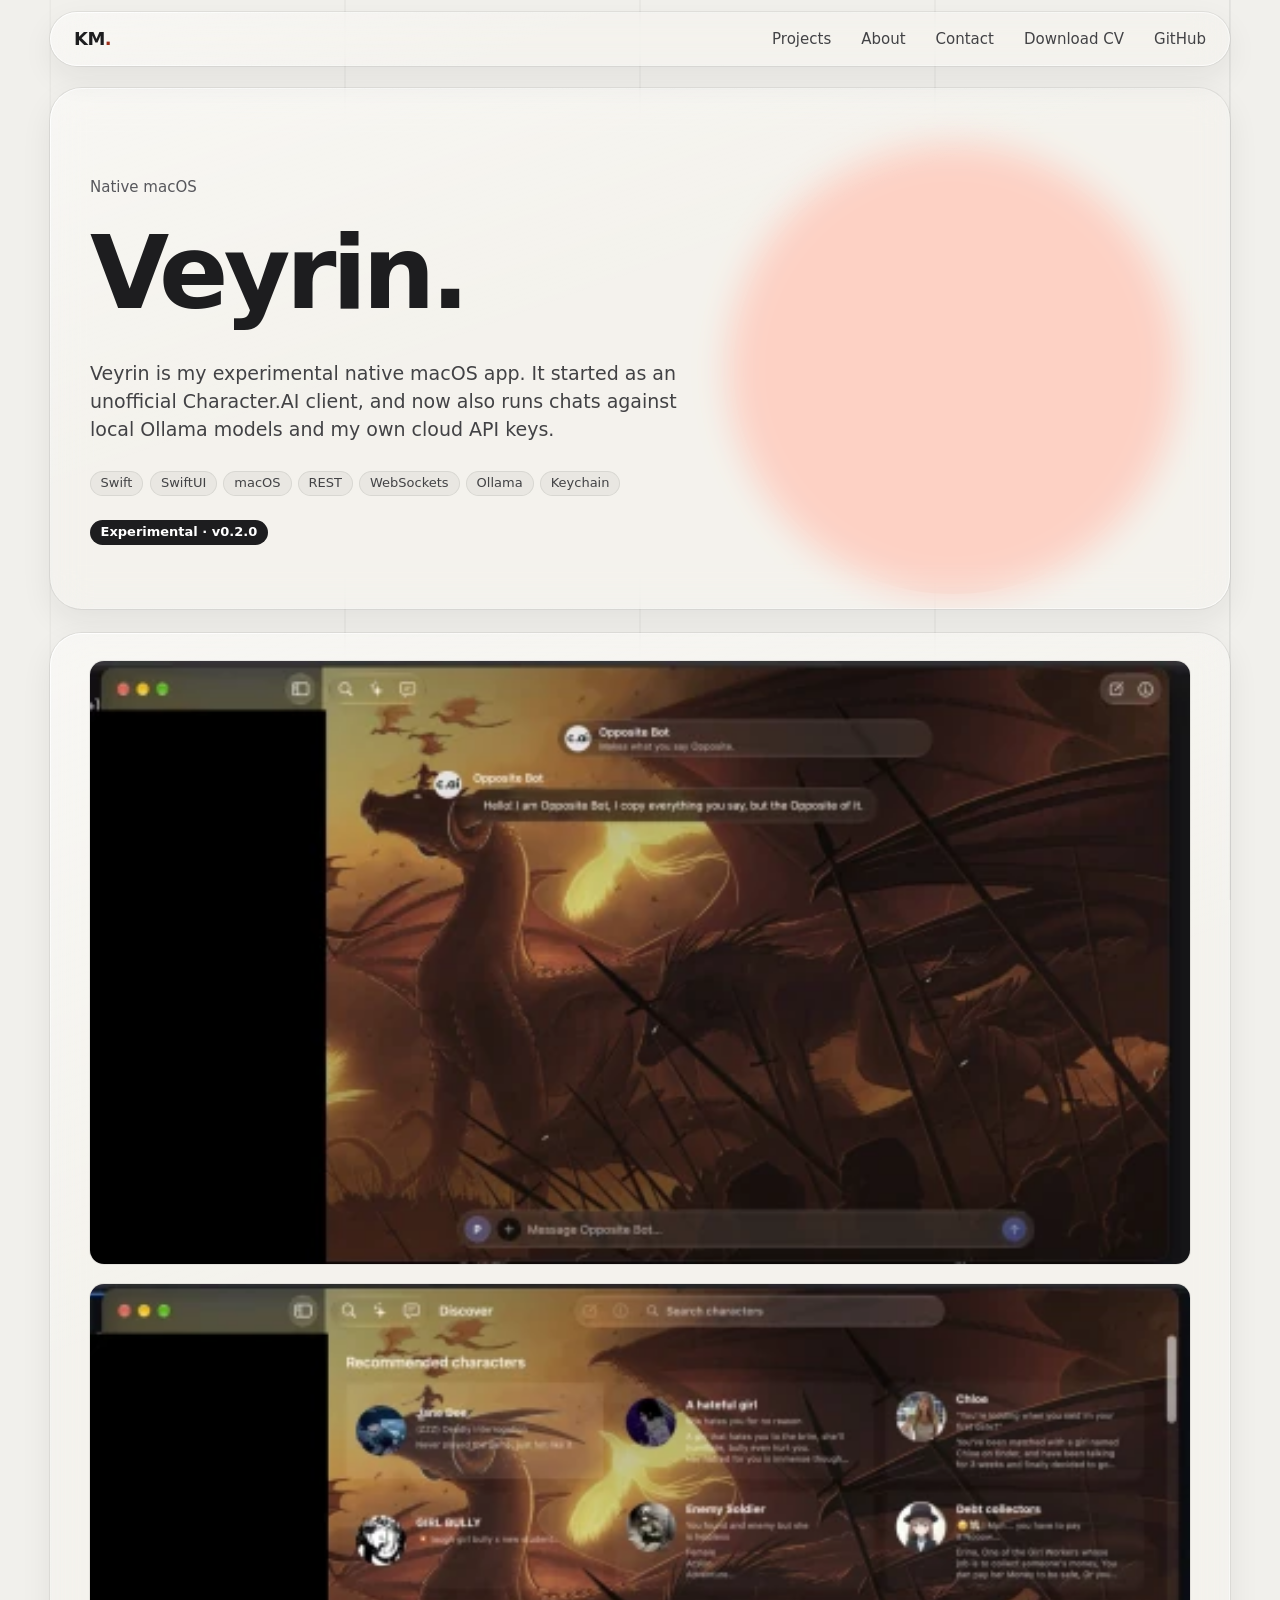
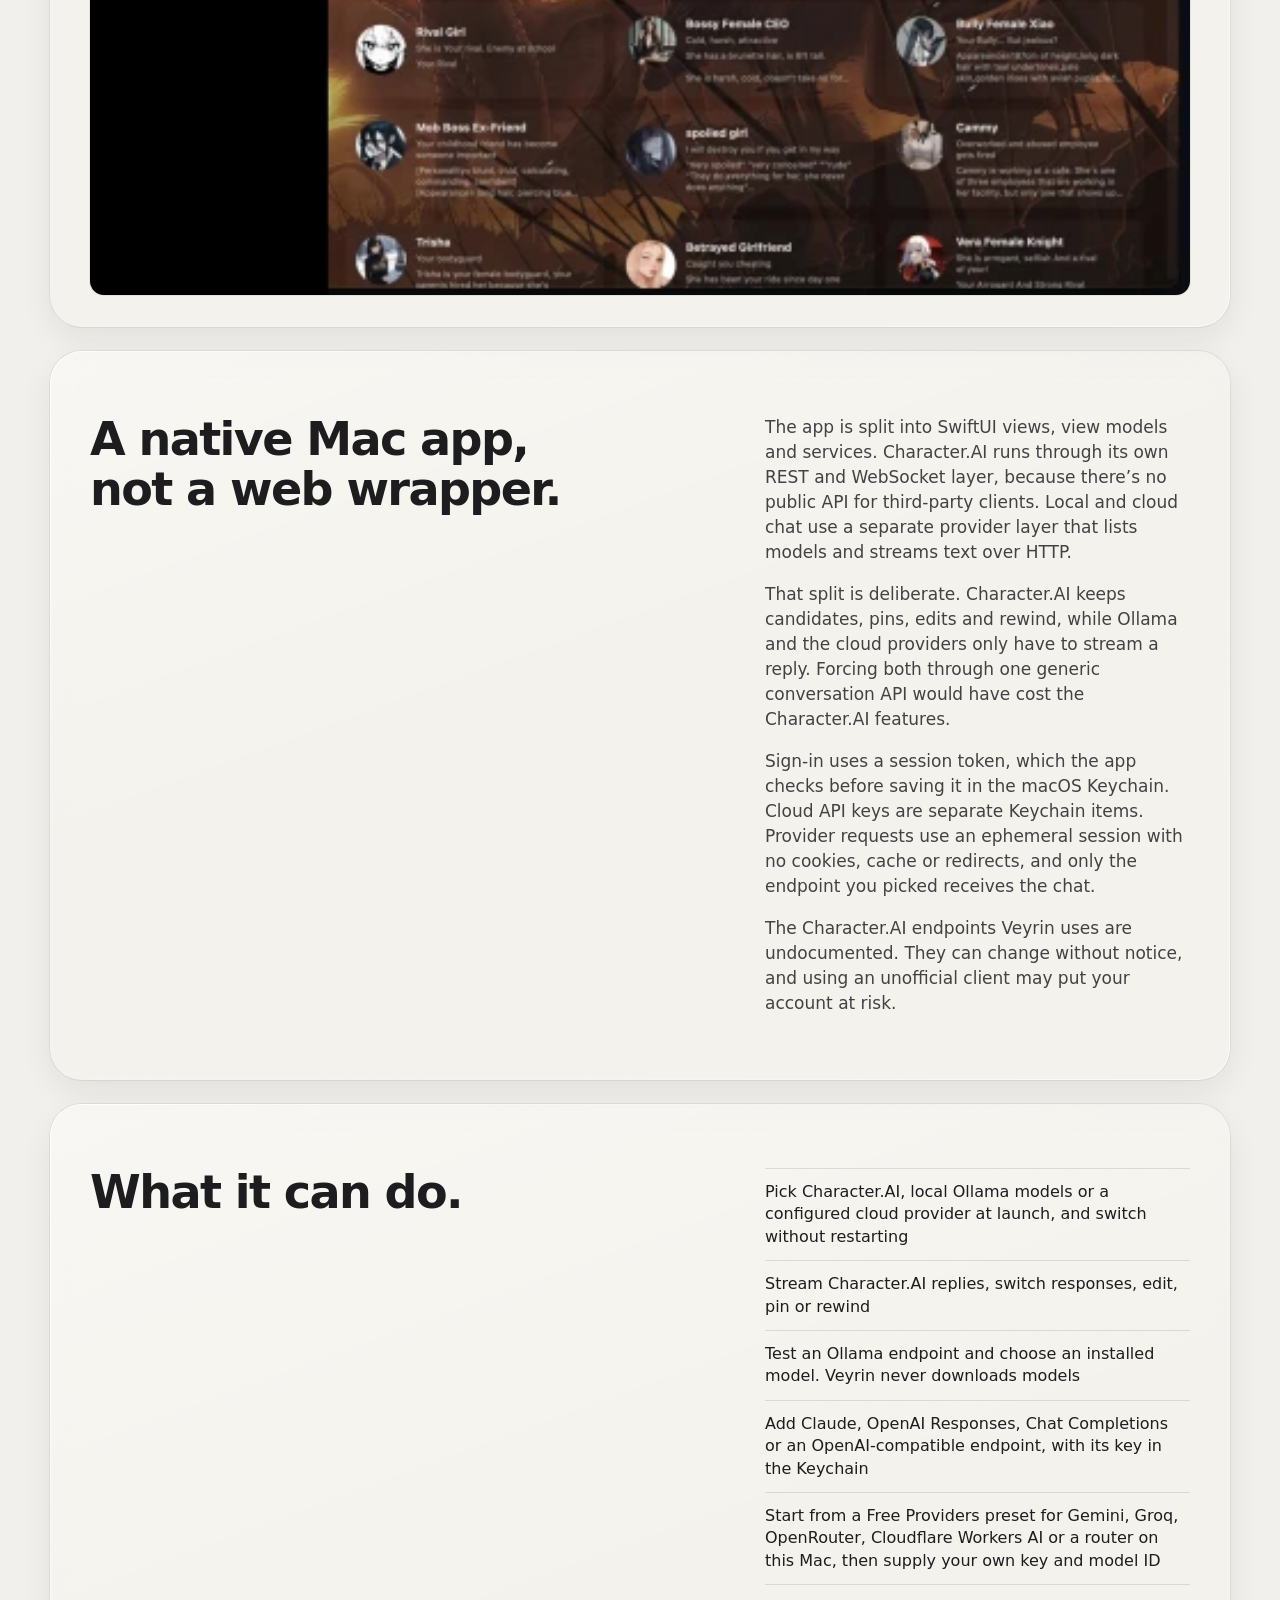
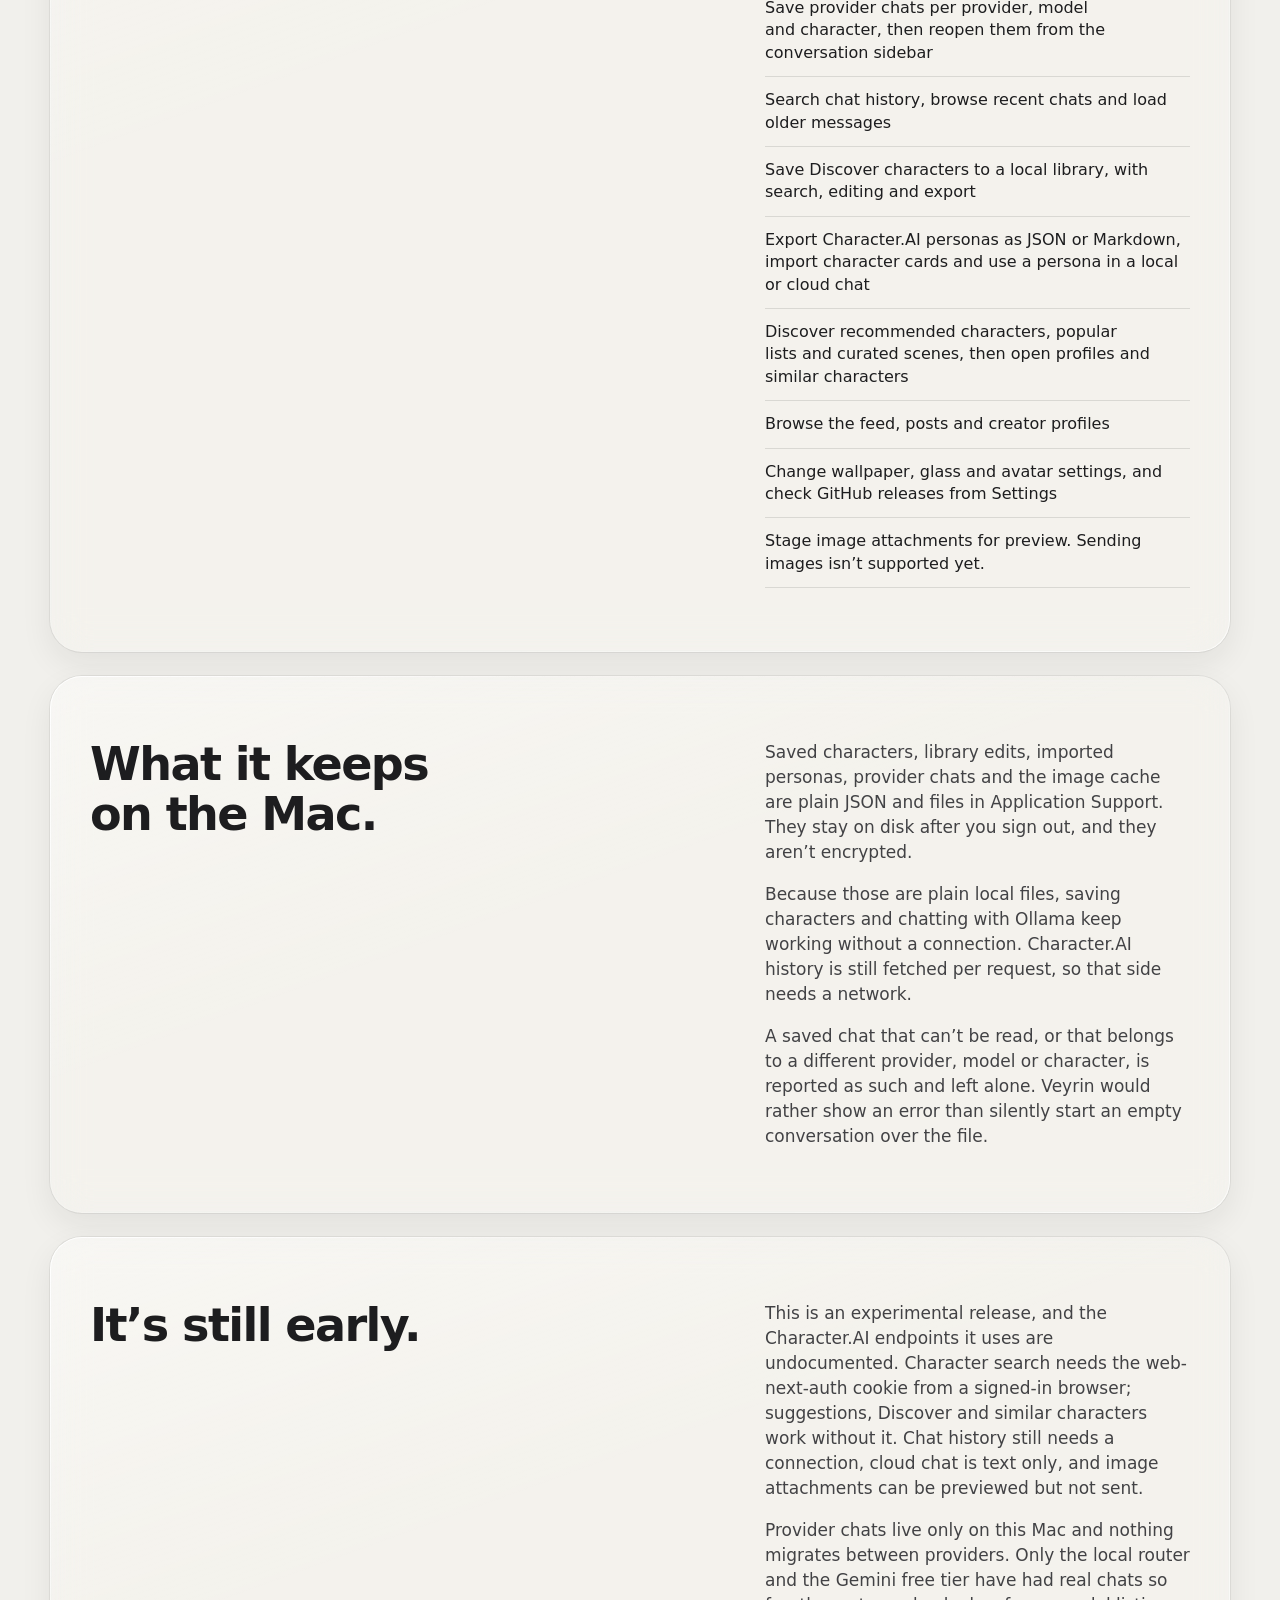
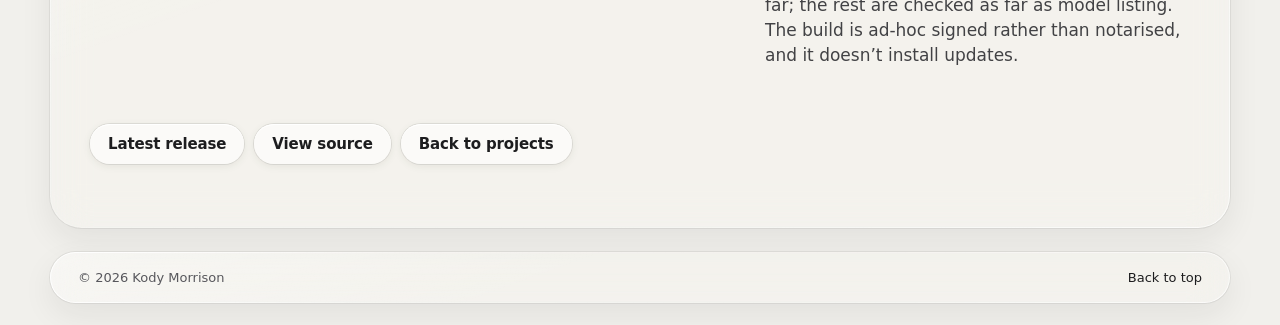
==== commit 99926ba6: "Document Veyrin v0.2.0 features Update Veyrin's release status and describe free-provider presets, s" ====
--- a/projects/character-ai-macos-client.html
+++ b/projects/character-ai-macos-client.html
@@ -29,7 +29,7 @@
       <h1 class="reveal reveal-delay-1">Veyrin.</h1>
       <p class="case-intro reveal reveal-delay-3">Veyrin is my experimental native macOS app. It started as an unofficial Character.AI client, and now also runs chats against local Ollama models and my own cloud API keys.</p>
       <div class="case-meta reveal reveal-delay-3"><span>Swift</span><span>SwiftUI</span><span>macOS</span><span>REST</span><span>WebSockets</span><span>Ollama</span><span>Keychain</span></div>
-      <span class="case-status case-status-active reveal reveal-delay-3">Experimental · v0.1.1</span>
+      <span class="case-status case-status-active reveal reveal-delay-3">Experimental · v0.2.0</span>
     </section>
 
     <section class="case-screenshot" aria-label="Veyrin screenshots">
@@ -58,6 +58,7 @@
             <li>Stream Character.AI replies, switch responses, edit, pin or rewind</li>
             <li>Test an Ollama endpoint and choose an installed model. Veyrin never downloads models</li>
             <li>Add Claude, OpenAI Responses, Chat Completions or an OpenAI-compatible endpoint, with its key in the Keychain</li>
+            <li>Start from a Free Providers preset for Gemini, Groq, OpenRouter, Cloudflare Workers AI or a router on this Mac, then supply your own key and model ID</li>
             <li>Save provider chats per provider, model and character, then reopen them from the conversation sidebar</li>
             <li>Search chat history, browse recent chats and load older messages</li>
             <li>Save Discover characters to a local library, with search, editing and export</li>
@@ -77,6 +78,7 @@
         <div class="reveal reveal-delay-1">
           <p>Saved characters, library edits, imported personas, provider chats and the image cache are plain JSON and files in Application Support. They stay on disk after you sign out, and they aren’t encrypted.</p>
           <p>Because those are plain local files, saving characters and chatting with Ollama keep working without a connection. Character.AI history is still fetched per request, so that side needs a network.</p>
+          <p>A saved chat that can’t be read, or that belongs to a different provider, model or character, is reported as such and left alone. Veyrin would rather show an error than silently start an empty conversation over the file.</p>
         </div>
       </div>
     </section>
@@ -86,7 +88,7 @@
         <p class="case-lead reveal">It’s still early.</p>
         <div class="reveal reveal-delay-1">
           <p>This is an experimental release, and the Character.AI endpoints it uses are undocumented. Character search needs the web-next-auth cookie from a signed-in browser; suggestions, Discover and similar characters work without it. Chat history still needs a connection, cloud chat is text only, and image attachments can be previewed but not sent.</p>
-          <p>Provider chats live only on this Mac and nothing migrates between providers. The build is ad-hoc signed rather than notarised, and it doesn’t install updates.</p>
+          <p>Provider chats live only on this Mac and nothing migrates between providers. Only the local router and the Gemini free tier have had real chats so far; the rest are checked as far as model listing. The build is ad-hoc signed rather than notarised, and it doesn’t install updates.</p>
         </div>
       </div>
       <div class="case-actions reveal">
